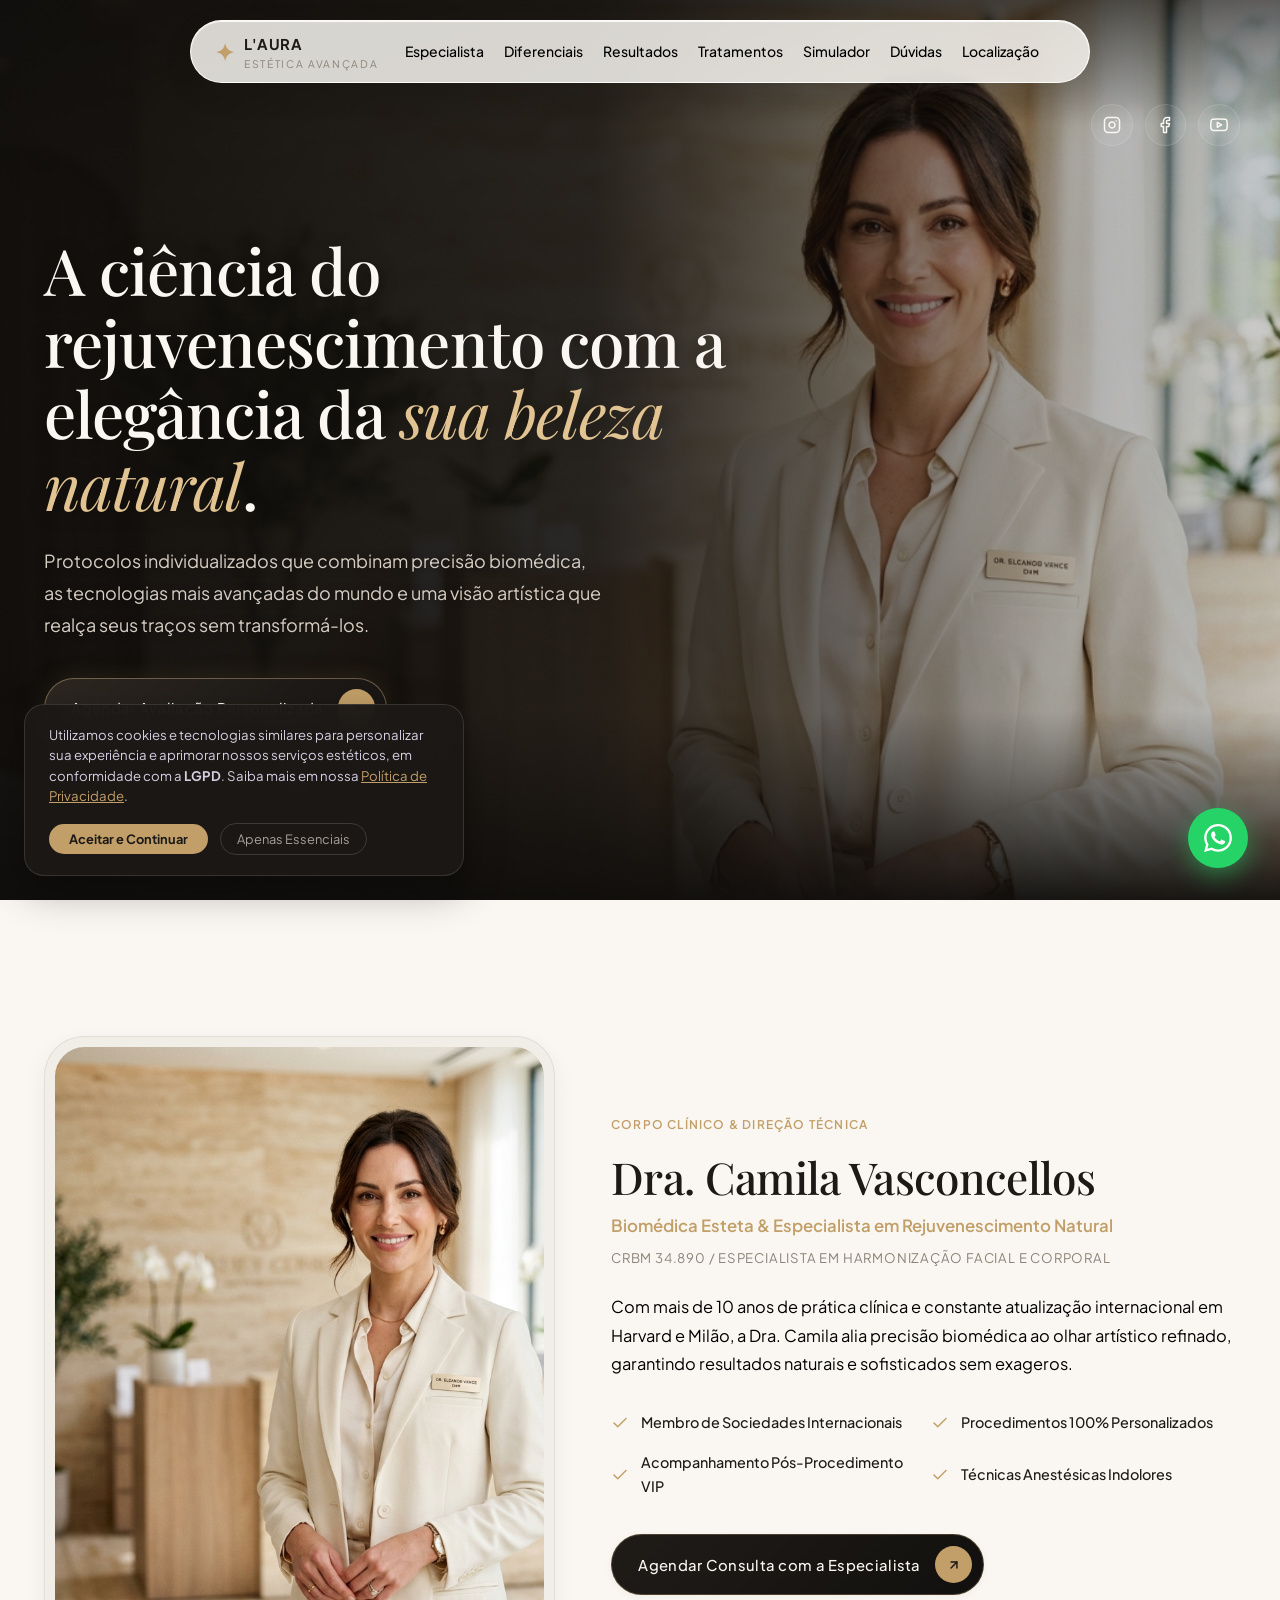
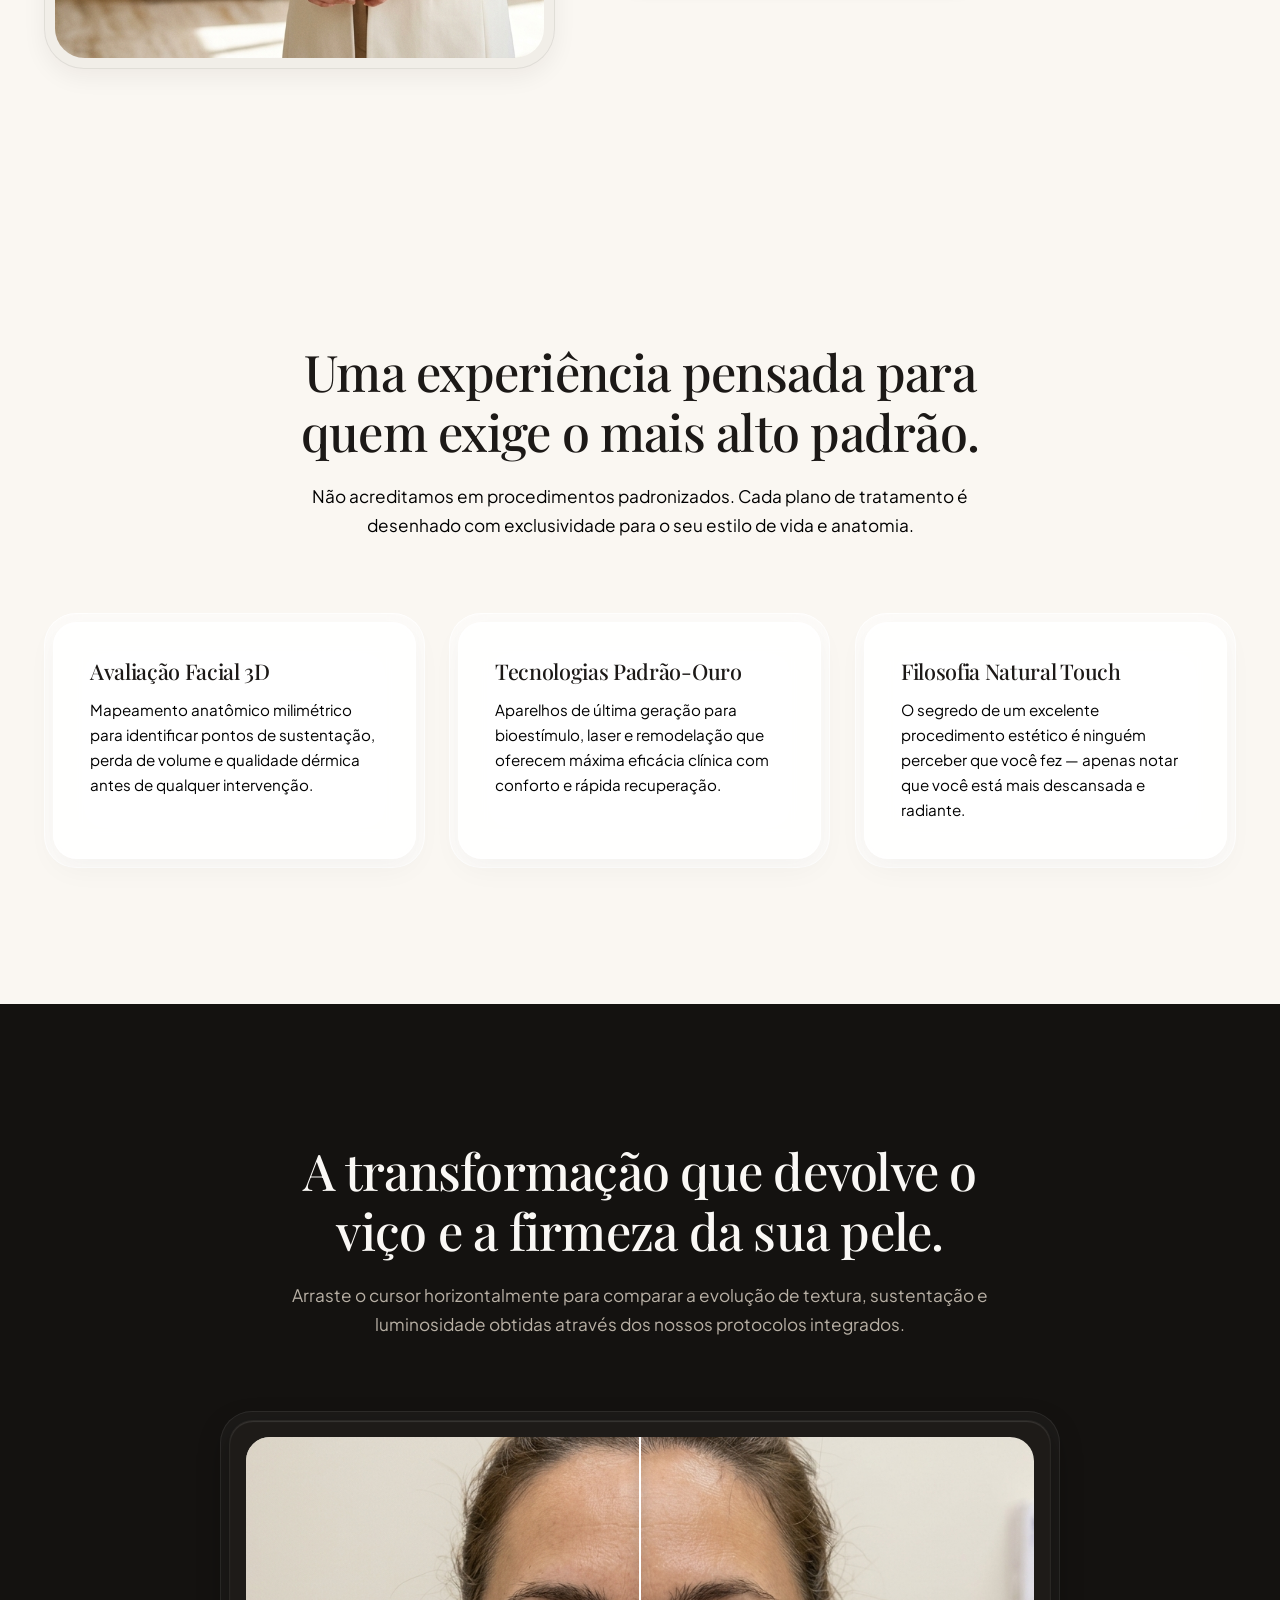
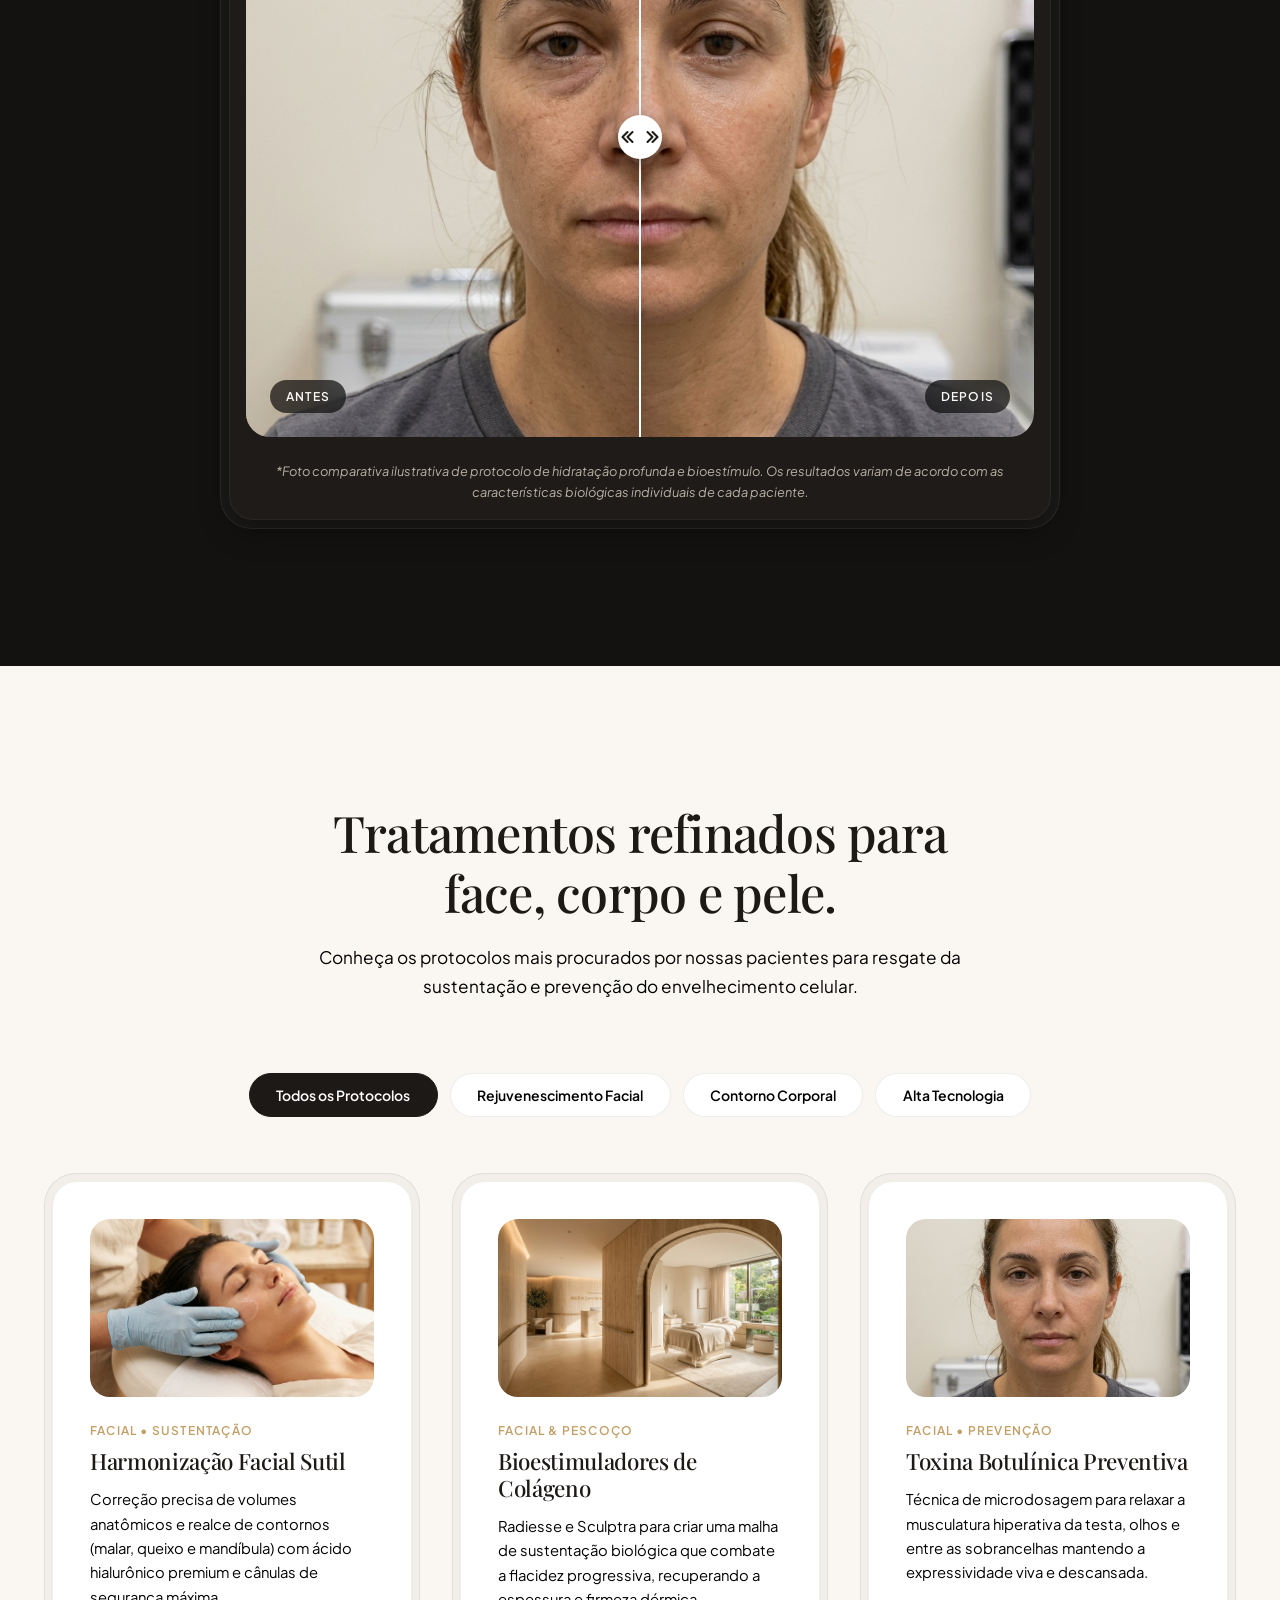
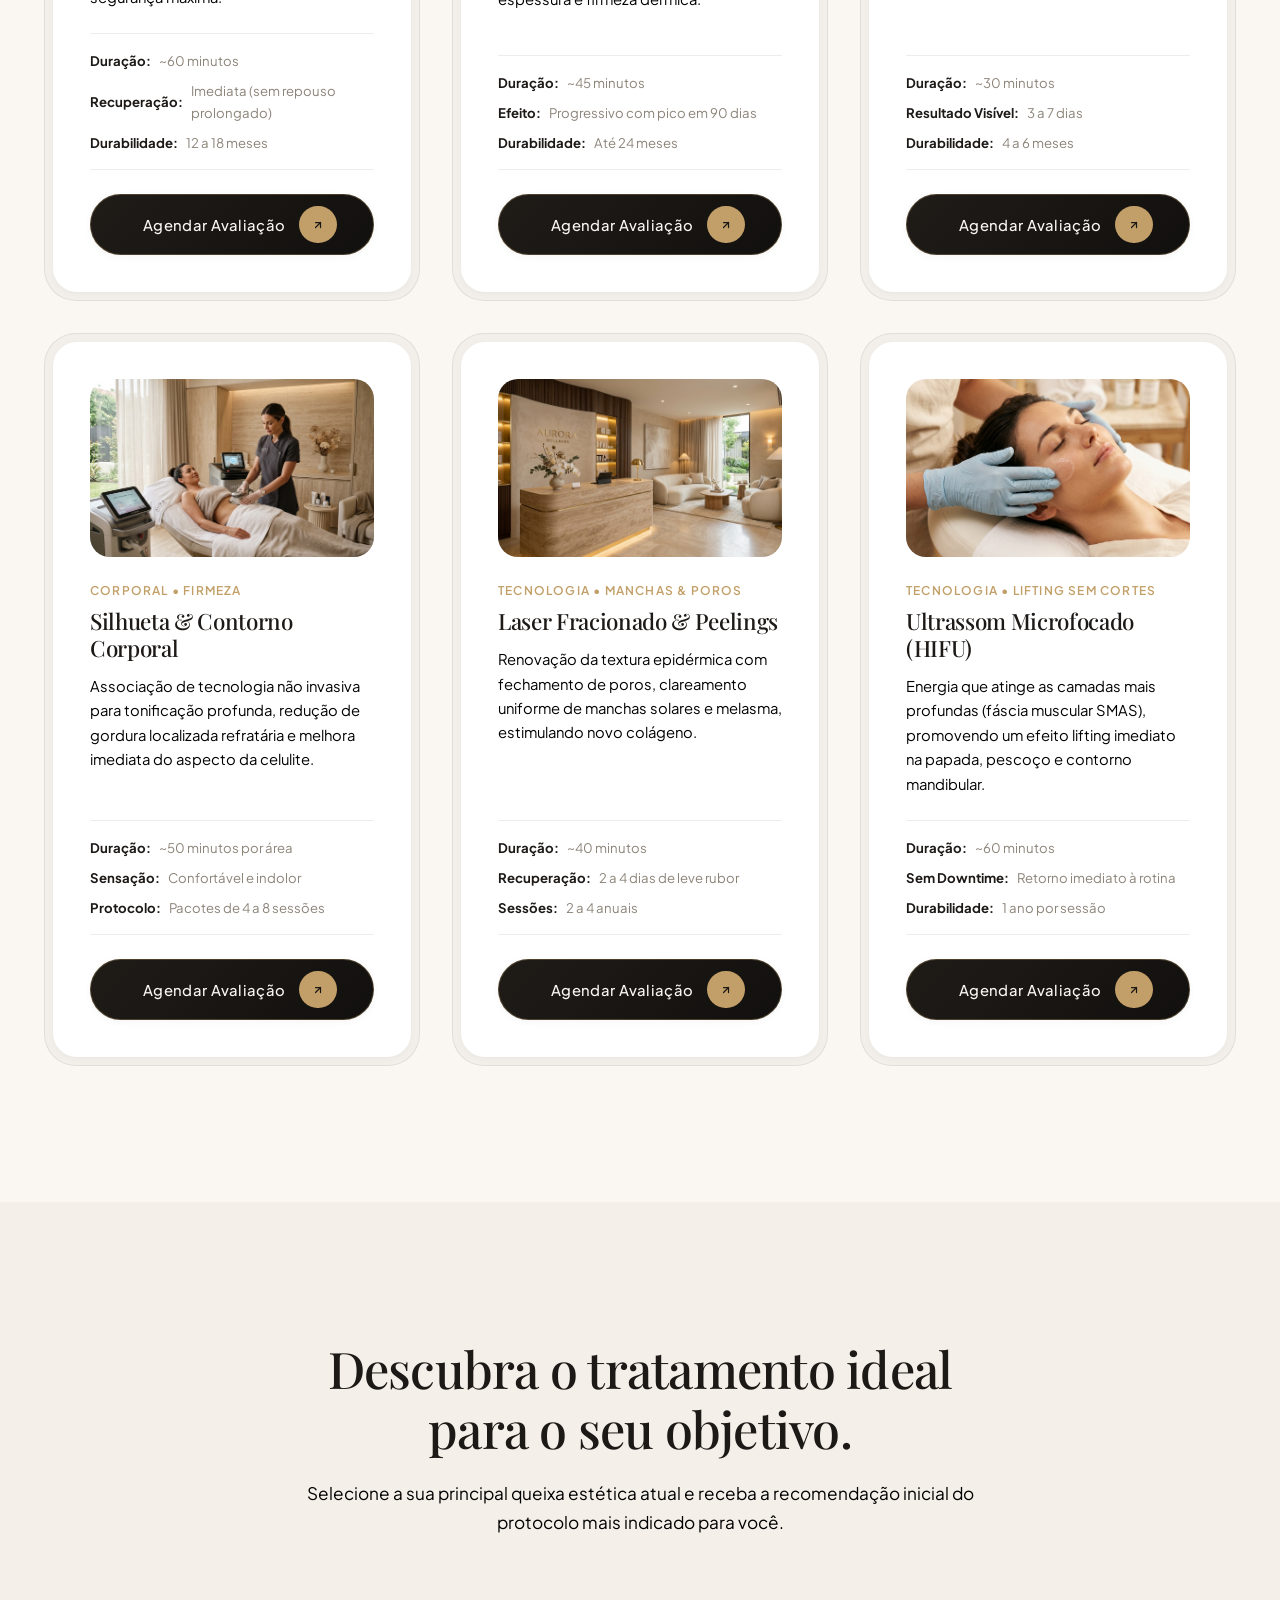
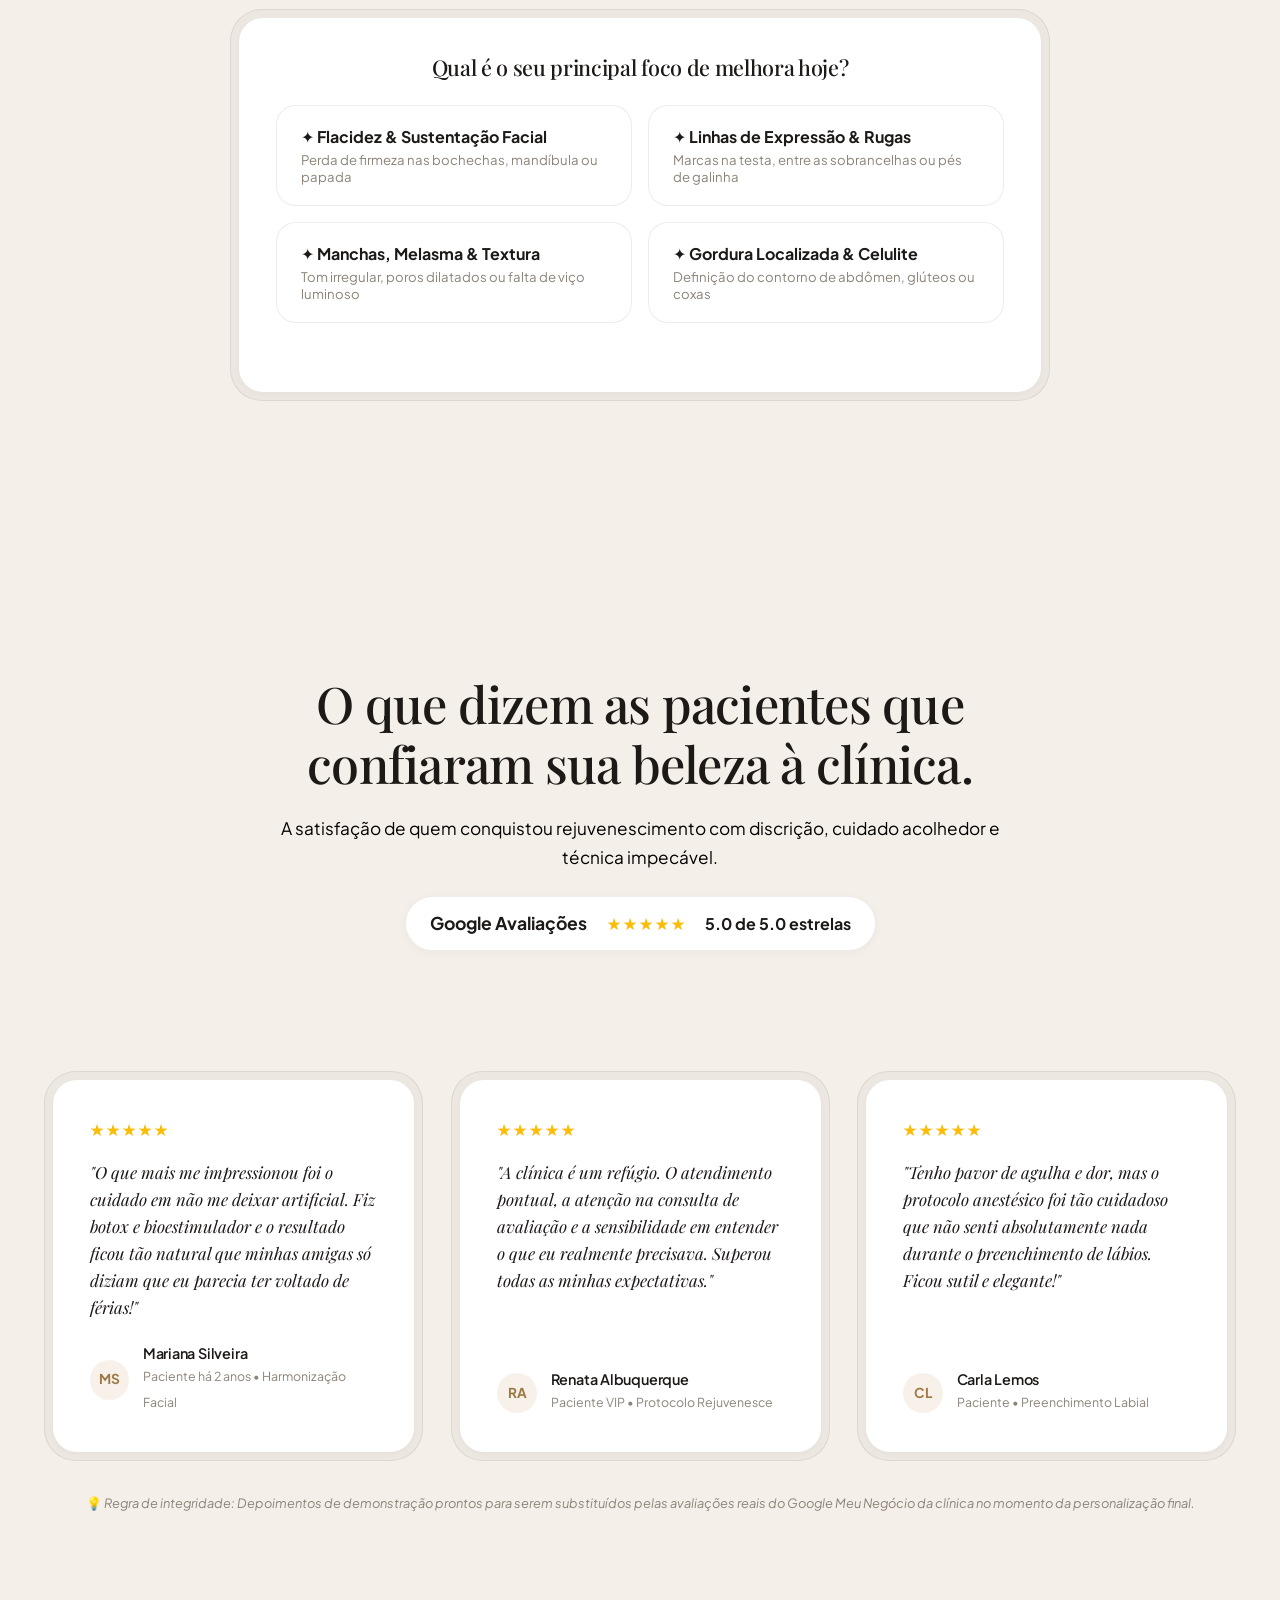
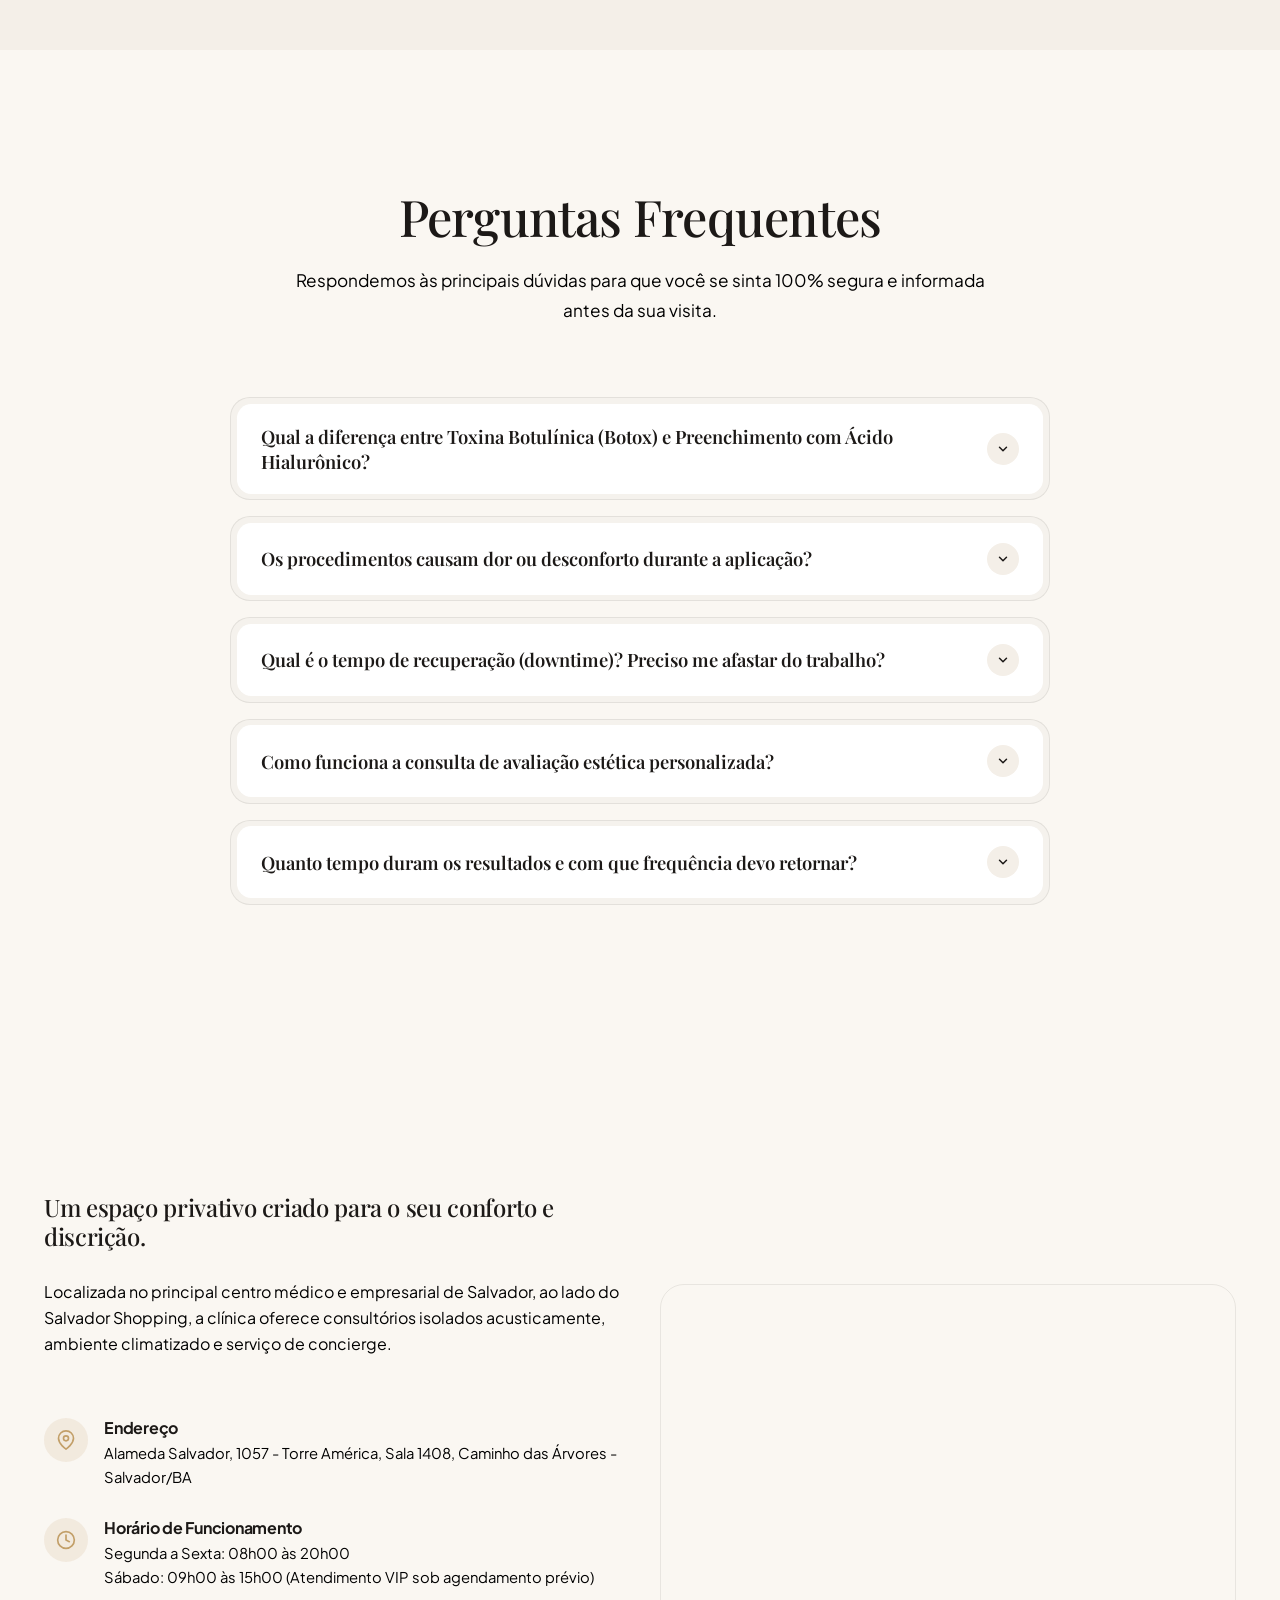
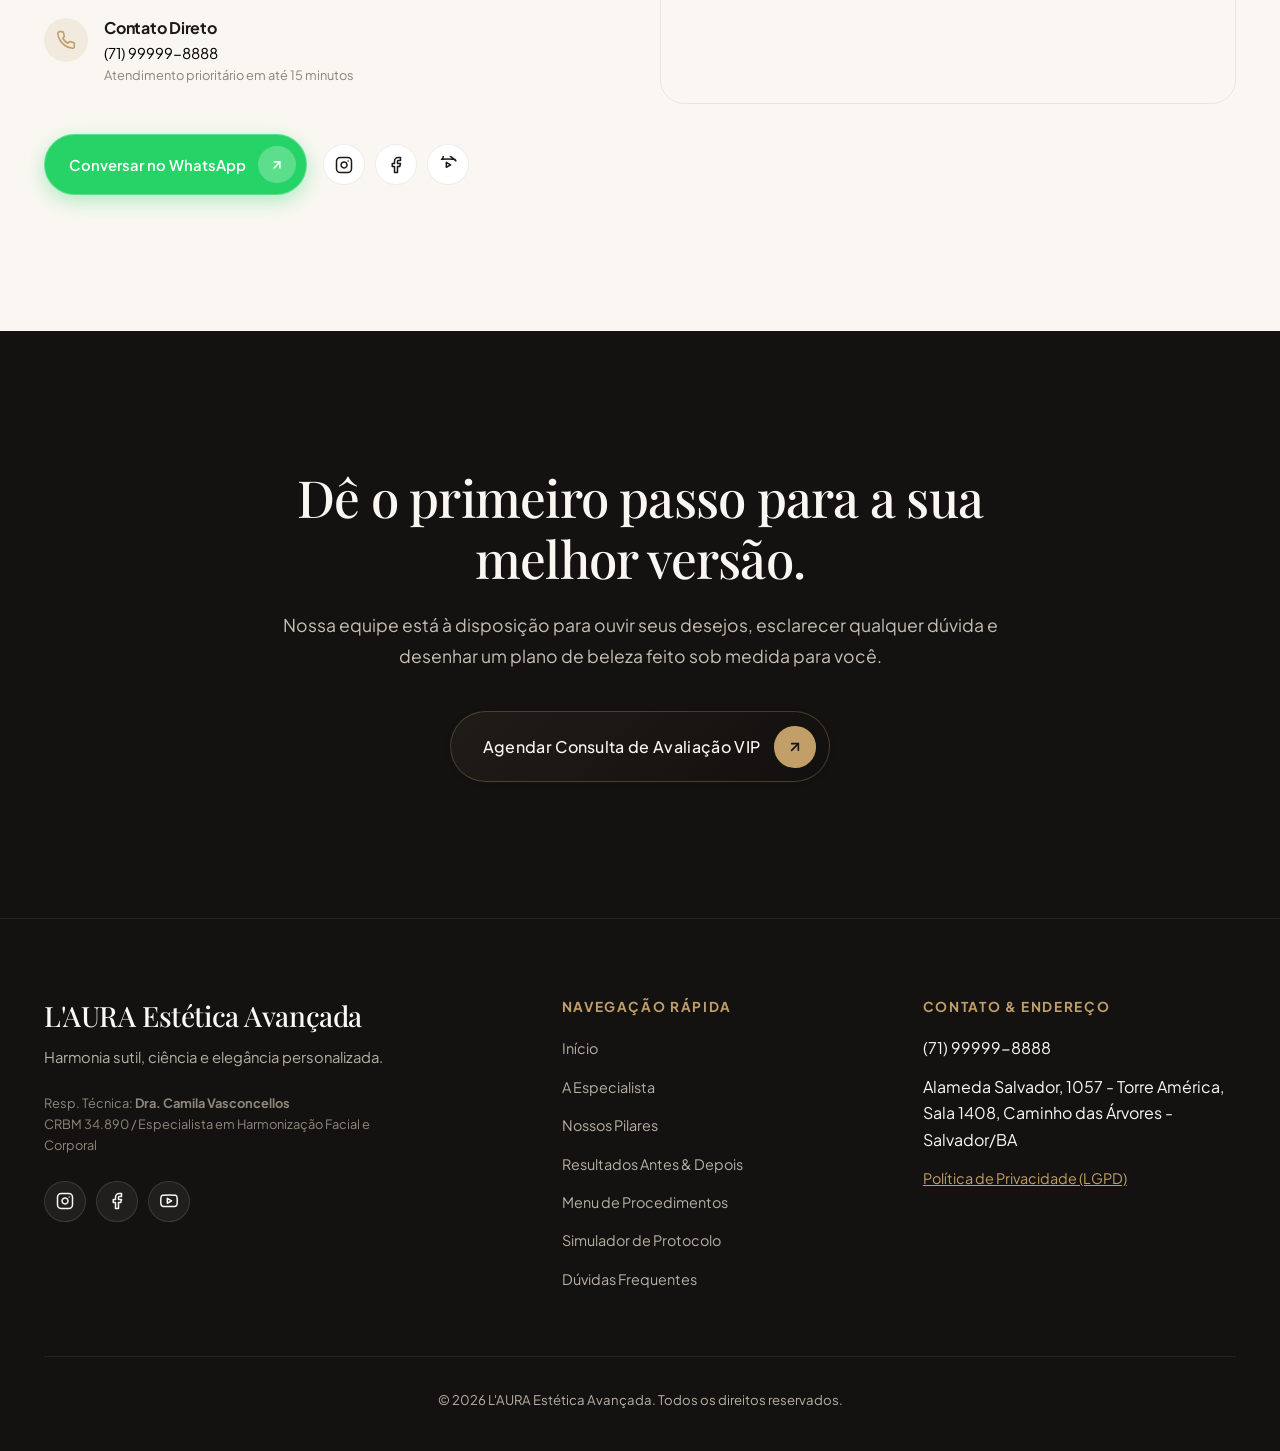
==== index.html @ dc8969ff "feat: move secao da especialista para a 2a secao logo apos a hero repetindo specialist.jpg" ====
<!DOCTYPE html>
<html lang="pt-BR">
<head>
  <meta charset="UTF-8">
  <meta name="viewport" content="width=device-width, initial-scale=1.0">
  <title>L'AURA Estética Avançada | Harmonização e Rejuvenescimento Natural</title>
  
  <!-- Meta SEO Essencial -->
  <meta name="description" content="Clínica de estética avançada e rejuvenescimento de alto padrão. Tratamentos faciais, corporais e tecnologia de ponta com foco na sua beleza natural.">
  <meta name="keywords" content="clínica de estética, rejuvenescimento facial, harmonização facial, botox, bioestimulador de colágeno, estética avançada">
  <meta name="robots" content="index, follow">
  <link rel="canonical" href="https://lauraestetica.com.br/">

  <!-- Open Graph / Redes Sociais -->
  <meta property="og:locale" content="pt_BR">
  <meta property="og:type" content="website">
  <meta property="og:title" content="L'AURA Estética Avançada | Rejuvenescimento & Beleza Natural">
  <meta property="og:description" content="Clínica de estética avançada e rejuvenescimento de alto padrão. Tratamentos faciais, corporais e tecnologia de ponta com foco na sua beleza natural.">
  <meta property="og:image" content="assets/images/og-image.jpg">
  <meta property="og:url" content="https://lauraestetica.com.br/">
  <meta property="og:site_name" content="L'AURA Estética Avançada">

  <!-- Twitter Cards -->
  <meta name="twitter:card" content="summary_large_image">
  <meta name="twitter:title" content="L'AURA Estética Avançada">
  <meta name="twitter:description" content="Harmonia sutil, ciência e elegância personalizada em estética médica e avançada.">
  <meta name="twitter:image" content="assets/images/og-image.jpg">

  <!-- Favicon -->
  <link rel="icon" href="data:image/svg+xml,<svg xmlns=%22http://www.w3.org/2000/svg%22 viewBox=%220%22%3E<text y=%2226%22 font-size=%2228%22>✦</text></svg>">

  <!-- Estilos do Projeto -->
  <link rel="stylesheet" href="styles.css">

  <!-- Schema Markup JSON-LD (MedicalBusiness & BeautySalon) -->
  <script type="application/ld+json">
  {
    "@context": "https://schema.org",
    "@type": ["MedicalBusiness", "BeautySalon"],
    "name": "L'AURA Estética Avançada",
    "image": "https://lauraestetica.com.br/assets/images/hero-aesthetic.jpg",
    "description": "Clínica de estética avançada e rejuvenescimento de alto padrão com protocolos personalizados.",
    "telephone": "+55-71-99999-8888",
    "priceRange": "$$$",
    "address": {
      "@type": "PostalAddress",
      "streetAddress": "Alameda Salvador, 1057 - Torre América, Sala 1408",
      "addressLocality": "Salvador",
      "addressRegion": "BA",
      "postalCode": "41820-790",
      "addressCountry": "BR"
    },
    "geo": {
      "@type": "GeoCoordinates",
      "latitude": -12.978735,
      "longitude": -38.455247
    },
    "openingHoursSpecification": [
      {
        "@type": "OpeningHoursSpecification",
        "dayOfWeek": ["Monday", "Tuesday", "Wednesday", "Thursday", "Friday"],
        "opens": "08:00",
        "closes": "20:00"
      },
      {
        "@type": "OpeningHoursSpecification",
        "dayOfWeek": "Saturday",
        "opens": "09:00",
        "closes": "15:00"
      }
    ]
  }
  </script>
</head>
<body>

  <!-- ========================================================================
       FLUID ISLAND NAVIGATION
       ======================================================================== -->
  <header class="nav-header">
    <div class="nav-island-container">
      <a href="#hero" class="nav-brand" aria-label="L'AURA Home">
        <span class="brand-monogram">✦</span>
        <div>
          <span class="brand-name" data-config="shortName">L'AURA</span>
          <span class="brand-tag">Estética Avançada</span>
        </div>
      </a>

      <nav aria-label="Navegação Principal">
        <ul class="nav-menu-links">
          <li><a href="#especialista" class="nav-link">Especialista</a></li>
          <li><a href="#diferenciais" class="nav-link">Diferenciais</a></li>
          <li><a href="#resultados" class="nav-link">Resultados</a></li>
          <li><a href="#tratamentos" class="nav-link">Tratamentos</a></li>
          <li><a href="#simulador" class="nav-link">Simulador</a></li>
          <li><a href="#faq" class="nav-link">Dúvidas</a></li>
          <li><a href="#contato" class="nav-link">Localização</a></li>
        </ul>
      </nav>

      <div class="nav-actions">
        <button class="nav-hamburger" id="navHamburger" aria-label="Abrir Menu Mobile">
          <span></span>
          <span></span>
        </button>
      </div>
    </div>
  </header>

  <!-- Mobile Screen-Filling Overlay -->
  <div class="mobile-nav-overlay" id="mobileNavOverlay">
    <ul class="mobile-nav-list">
      <li><a href="#especialista" class="mobile-nav-link">Especialista</a></li>
      <li><a href="#diferenciais" class="mobile-nav-link">Diferenciais</a></li>
      <li><a href="#resultados" class="mobile-nav-link">Resultados</a></li>
      <li><a href="#tratamentos" class="mobile-nav-link">Tratamentos</a></li>
      <li><a href="#simulador" class="mobile-nav-link">Simulador</a></li>
      <li><a href="#depoimentos" class="mobile-nav-link">Depoimentos</a></li>
      <li><a href="#faq" class="mobile-nav-link">Dúvidas Frequentes</a></li>
      <li><a href="#contato" class="mobile-nav-link">Localização</a></li>
    </ul>

    <div class="social-links-row">
      <a href="https://instagram.com" class="social-icon-btn" data-social="instagram" aria-label="Instagram da clínica" target="_blank" rel="noopener noreferrer">
        <svg width="18" height="18" viewBox="0 0 24 24" fill="none" stroke="currentColor" stroke-width="2" stroke-linecap="round" stroke-linejoin="round">
          <rect x="2" y="2" width="20" height="20" rx="5" ry="5"></rect>
          <path d="M16 11.37A4 4 0 1 1 12.63 8 4 4 0 0 1 16 11.37z"></path>
          <line x1="17.5" y1="6.5" x2="17.51" y2="6.5"></line>
        </svg>
      </a>
      <a href="https://facebook.com" class="social-icon-btn" data-social="facebook" aria-label="Facebook da clínica" target="_blank" rel="noopener noreferrer">
        <svg width="18" height="18" viewBox="0 0 24 24" fill="none" stroke="currentColor" stroke-width="2" stroke-linecap="round" stroke-linejoin="round">
          <path d="M18 2h-3a5 5 0 0 0-5 5v3H7v4h3v8h4v-8h3l1-4h-4V7a1 1 0 0 1 1-1h3z"></path>
        </svg>
      </a>
      <a href="https://youtube.com" class="social-icon-btn" data-social="youtube" aria-label="YouTube da clínica" target="_blank" rel="noopener noreferrer">
        <svg width="18" height="18" viewBox="0 0 24 24" fill="none" stroke="currentColor" stroke-width="2" stroke-linecap="round" stroke-linejoin="round">
          <path d="M22.54 6.42a2.78 2.78 0 0 0-1.94-2C18.88 4 12 4 12 4s-6.88 0-8.6.46a2.78 2.78 0 0 0-1.94 2A29 29 0 0 0 1 11.75a29 29 0 0 0 .46 5.33A2.78 2.78 0 0 0 3.4 19c1.72.46 8.6.46 8.6.46s6.88 0 8.6-.46a2.78 2.78 0 0 0 1.94-2 29 29 0 0 0 .46-5.25 29 29 0 0 0-.46-5.33z"></path>
          <polygon points="9.75 15.02 15.5 11.75 9.75 8.48 9.75 15.02"></polygon>
        </svg>
      </a>
    </div>
  </div>

  <main>
    <!-- ======================================================================
         HERO SECTION (EDITORIAL SPLIT & HIGH CONVERSION)
         ====================================================================== -->
    <section class="hero-section" id="hero">
      <!-- Redes Sociais no Canto Superior Direito -->
      <div class="hero-top-social reveal-on-scroll">
        <a href="https://instagram.com" class="social-icon-btn" data-social="instagram" aria-label="Instagram da clínica" target="_blank" rel="noopener noreferrer">
          <svg width="18" height="18" viewBox="0 0 24 24" fill="none" stroke="currentColor" stroke-width="2" stroke-linecap="round" stroke-linejoin="round">
            <rect x="2" y="2" width="20" height="20" rx="5" ry="5"></rect>
            <path d="M16 11.37A4 4 0 1 1 12.63 8 4 4 0 0 1 16 11.37z"></path>
            <line x1="17.5" y1="6.5" x2="17.51" y2="6.5"></line>
          </svg>
        </a>
        <a href="https://facebook.com" class="social-icon-btn" data-social="facebook" aria-label="Facebook da clínica" target="_blank" rel="noopener noreferrer">
          <svg width="18" height="18" viewBox="0 0 24 24" fill="none" stroke="currentColor" stroke-width="2" stroke-linecap="round" stroke-linejoin="round">
            <path d="M18 2h-3a5 5 0 0 0-5 5v3H7v4h3v8h4v-8h3l1-4h-4V7a1 1 0 0 1 1-1h3z"></path>
          </svg>
        </a>
        <a href="https://youtube.com" class="social-icon-btn" data-social="youtube" aria-label="YouTube da clínica" target="_blank" rel="noopener noreferrer">
          <svg width="18" height="18" viewBox="0 0 24 24" fill="none" stroke="currentColor" stroke-width="2" stroke-linecap="round" stroke-linejoin="round">
            <path d="M22.54 6.42a2.78 2.78 0 0 0-1.94-2C18.88 4 12 4 12 4s-6.88 0-8.6.46a2.78 2.78 0 0 0-1.94 2A29 29 0 0 0 1 11.75a29 29 0 0 0 .46 5.33A2.78 2.78 0 0 0 3.4 19c1.72.46 8.6.46 8.6.46s6.88 0 8.6-.46a2.78 2.78 0 0 0 1.94-2 29 29 0 0 0 .46-5.25 29 29 0 0 0-.46-5.33z"></path>
            <polygon points="9.75 15.02 15.5 11.75 9.75 8.48 9.75 15.02"></polygon>
          </svg>
        </a>
      </div>
      <div class="container">
        <div class="hero-grid">
          
          <div class="hero-copy reveal-on-scroll">
            <h1>A ciência do rejuvenescimento com a elegância da <em>sua beleza natural</em>.</h1>
            <p class="hero-description">
              Protocolos individualizados que combinam precisão biomédica, as tecnologias mais avançadas do mundo e uma visão artística que realça seus traços sem transformá-los.
            </p>

            <div class="hero-cta-group">
              <button class="btn-primary" data-action="open-modal-booking">
                <span>Agendar Avaliação Personalizada</span>
                <span class="btn-trailing-icon">
                  <svg width="14" height="14" viewBox="0 0 24 24" fill="none" stroke="currentColor" stroke-width="2.5" stroke-linecap="round" stroke-linejoin="round">
                    <line x1="7" y1="17" x2="17" y2="7"></line>
                    <polyline points="7 7 17 7 17 17"></polyline>
                  </svg>
                </span>
              </button>
            </div>
          </div>

        </div>
      </div>
    </section>

    <!-- ======================================================================
         ESPECIALISTA / AUTORIDADE TÉCNICA (SEGUNDA SEÇÃO)
         ====================================================================== -->
    <section class="section-spacing" id="especialista">
      <div class="container">
        <div class="specialist-grid">
          
          <div class="specialist-media reveal-on-scroll">
            <div class="specialist-image-outer">
              <div class="specialist-image-inner">
                <img src="assets/images/specialist.jpg" alt="Foto da especialista técnica responsável pela clínica L'AURA" width="800" height="1000" loading="lazy">
              </div>
            </div>
          </div>

          <div class="specialist-content reveal-on-scroll">
            <span class="treatment-tag" style="margin-bottom: 1rem; display: inline-block;">Corpo Clínico & Direção Técnica</span>
            <h2 class="specialist-name" data-config="specialistName">Dra. Camila Vasconcellos</h2>
            <div class="specialist-title" data-config="specialistTitle">Biomédica Esteta & Especialista em Rejuvenescimento Natural</div>
            <div class="specialist-reg" data-config="specialistReg">CRBM 34.890 / Especialista em Harmonização Facial e Corporal</div>

            <p class="specialist-bio" data-config="specialistBio">
              Com mais de 10 anos de prática clínica e constante atualização internacional em Harvard e Milão, a Dra. Camila alia precisão biomédica ao olhar artístico refinado, garantindo resultados naturais e sofisticados sem exageros.
            </p>

            <ul class="credentials-list">
              <li class="credential-item">
                <svg width="18" height="18" viewBox="0 0 24 24" fill="none" stroke="currentColor" stroke-width="2" stroke-linecap="round" stroke-linejoin="round">
                  <polyline points="20 6 9 17 4 12"></polyline>
                </svg>
                <span>Membro de Sociedades Internacionais</span>
              </li>
              <li class="credential-item">
                <svg width="18" height="18" viewBox="0 0 24 24" fill="none" stroke="currentColor" stroke-width="2" stroke-linecap="round" stroke-linejoin="round">
                  <polyline points="20 6 9 17 4 12"></polyline>
                </svg>
                <span>Procedimentos 100% Personalizados</span>
              </li>
              <li class="credential-item">
                <svg width="18" height="18" viewBox="0 0 24 24" fill="none" stroke="currentColor" stroke-width="2" stroke-linecap="round" stroke-linejoin="round">
                  <polyline points="20 6 9 17 4 12"></polyline>
                </svg>
                <span>Acompanhamento Pós-Procedimento VIP</span>
              </li>
              <li class="credential-item">
                <svg width="18" height="18" viewBox="0 0 24 24" fill="none" stroke="currentColor" stroke-width="2" stroke-linecap="round" stroke-linejoin="round">
                  <polyline points="20 6 9 17 4 12"></polyline>
                </svg>
                <span>Técnicas Anestésicas Indolores</span>
              </li>
            </ul>

            <button class="btn-primary" data-action="open-modal-booking">
              <span>Agendar Consulta com a Especialista</span>
              <span class="btn-trailing-icon">
                <svg width="14" height="14" viewBox="0 0 24 24" fill="none" stroke="currentColor" stroke-width="2.5" stroke-linecap="round" stroke-linejoin="round">
                  <line x1="7" y1="17" x2="17" y2="7"></line>
                  <polyline points="7 7 17 7 17 17"></polyline>
                </svg>
              </span>
            </button>
          </div>

        </div>
      </div>
    </section>

    <!-- ======================================================================
         DIFERENCIAIS (BENTO GRID COM DOUBLE-BEZEL)
         ====================================================================== -->
    <section class="section-spacing" id="diferenciais">
      <div class="container">
        <div class="section-header reveal-on-scroll">

          <h2>Uma experiência pensada para quem exige o mais alto padrão.</h2>
          <p>Não acreditamos em procedimentos padronizados. Cada plano de tratamento é desenhado com exclusividade para o seu estilo de vida e anatomia.</p>
        </div>

        <div class="bento-grid">
          
          <div class="bezel-card-outer reveal-on-scroll">
            <div class="bezel-card-inner">
              <h3 class="bento-title">Avaliação Facial 3D</h3>
              <p class="bento-desc">Mapeamento anatômico milimétrico para identificar pontos de sustentação, perda de volume e qualidade dérmica antes de qualquer intervenção.</p>
            </div>
          </div>

          <div class="bezel-card-outer reveal-on-scroll">
            <div class="bezel-card-inner">
              <h3 class="bento-title">Tecnologias Padrão-Ouro</h3>
              <p class="bento-desc">Aparelhos de última geração para bioestímulo, laser e remodelação que oferecem máxima eficácia clínica com conforto e rápida recuperação.</p>
            </div>
          </div>

          <div class="bezel-card-outer reveal-on-scroll">
            <div class="bezel-card-inner">
              <h3 class="bento-title">Filosofia Natural Touch</h3>
              <p class="bento-desc">O segredo de um excelente procedimento estético é ninguém perceber que você fez — apenas notar que você está mais descansada e radiante.</p>
            </div>
          </div>

        </div>
      </div>
    </section>

    <!-- ======================================================================
         SLIDER INTERATIVO ANTES & DEPOIS (PRECISÃO E RESULTADOS)
         ====================================================================== -->
    <section class="section-spacing comparison-section" id="resultados">
      <div class="container">
        <div class="section-header comparison-header reveal-on-scroll">

          <h2>A transformação que devolve o viço e a firmeza da sua pele.</h2>
          <p>Arraste o cursor horizontalmente para comparar a evolução de textura, sustentação e luminosidade obtidas através dos nossos protocolos integrados.</p>
        </div>

        <div class="comparison-card-wrapper reveal-on-scroll">
          <div class="bezel-dark-outer">
            <div class="bezel-dark-inner" style="padding: 1rem;">
              
              <div class="comparison-slider-container" id="comparisonContainer">
                <!-- Imagem DEPOIS (Base fixa) -->
                <img src="assets/images/skin-after.jpg" alt="Resultado pós-procedimento com pele rejuvenescida e viçosa" class="comparison-image image-after">
                
                <!-- Imagem ANTES (Revelada por recorte) -->
                <div class="comparison-overlay-clip" id="comparisonOverlayClip">
                  <img src="assets/images/skin-before.jpg" alt="Condição pré-procedimento com linhas de expressão e cansaço" class="comparison-image image-before">
                </div>

                <!-- Divisor e Alça de Arrasto -->
                <div class="comparison-divider-line" id="comparisonDividerLine"></div>
                <div class="comparison-handle" id="comparisonHandle" aria-label="Alça do comparador antes e depois">
                  <svg width="20" height="20" viewBox="0 0 24 24" fill="none" stroke="currentColor" stroke-width="2.5" stroke-linecap="round" stroke-linejoin="round">
                    <polyline points="15 18 9 12 15 6"></polyline>
                    <polyline points="9 18 3 12 9 6"></polyline>
                  </svg>
                  <svg width="20" height="20" viewBox="0 0 24 24" fill="none" stroke="currentColor" stroke-width="2.5" stroke-linecap="round" stroke-linejoin="round">
                    <polyline points="9 18 15 12 9 6"></polyline>
                    <polyline points="15 18 21 12 15 6"></polyline>
                  </svg>
                </div>

                <!-- Selos de Antes e Depois -->
                <span class="comparison-badge badge-before">Antes</span>
                <span class="comparison-badge badge-after">Depois</span>
              </div>

              <p class="comparison-note">
                *Foto comparativa ilustrativa de protocolo de hidratação profunda e bioestímulo. Os resultados variam de acordo com as características biológicas individuais de cada paciente.
              </p>
            </div>
          </div>
        </div>

      </div>
    </section>

    <!-- ======================================================================
         TRATAMENTOS E PROTOCOLOS (COM ABAS E DOUBLE-BEZEL)
         ====================================================================== -->
    <section class="section-spacing" id="tratamentos">
      <div class="container">
        <div class="section-header reveal-on-scroll">

          <h2>Tratamentos refinados para face, corpo e pele.</h2>
          <p>Conheça os protocolos mais procurados por nossas pacientes para resgate da sustentação e prevenção do envelhecimento celular.</p>
        </div>

        <!-- Abas de Navegação -->
        <div class="treatments-tabs reveal-on-scroll">
          <button class="tab-btn is-active" data-category="all">Todos os Protocolos</button>
          <button class="tab-btn" data-category="facial">Rejuvenescimento Facial</button>
          <button class="tab-btn" data-category="corporal">Contorno Corporal</button>
          <button class="tab-btn" data-category="tecnologias">Alta Tecnologia</button>
        </div>

        <!-- Grid de Cards de Tratamentos -->
        <div class="treatments-grid">
          
          <!-- Card 1: Rejuvenescimento Facial -->
          <div class="bezel-card-outer treatment-card reveal-on-scroll" data-category="facial">
            <div class="bezel-card-inner">
              <div class="treatment-card-media">
                <img src="assets/images/treatment-face.jpg" alt="Sessão de rejuvenescimento facial e cuidados de pele" width="600" height="375" loading="lazy">
              </div>
              <span class="treatment-tag">Facial • Sustentação</span>
              <h3 class="treatment-title">Harmonização Facial Sutil</h3>
              <p class="treatment-description">
                Correção precisa de volumes anatômicos e realce de contornos (malar, queixo e mandíbula) com ácido hialurônico premium e cânulas de segurança máxima.
              </p>
              <div class="treatment-specs">
                <span><strong>Duração:</strong> ~60 minutos</span>
                <span><strong>Recuperação:</strong> Imediata (sem repouso prolongado)</span>
                <span><strong>Durabilidade:</strong> 12 a 18 meses</span>
              </div>
              <button class="btn-primary" data-action="open-modal-booking">
                <span>Agendar Avaliação</span>
                <span class="btn-trailing-icon">
                  <svg width="12" height="12" viewBox="0 0 24 24" fill="none" stroke="currentColor" stroke-width="2.5" stroke-linecap="round" stroke-linejoin="round">
                    <line x1="7" y1="17" x2="17" y2="7"></line>
                    <polyline points="7 7 17 7 17 17"></polyline>
                  </svg>
                </span>
              </button>
            </div>
          </div>

          <!-- Card 2: Bioestimuladores de Colágeno -->
          <div class="bezel-card-outer treatment-card reveal-on-scroll" data-category="facial">
            <div class="bezel-card-inner">
              <div class="treatment-card-media">
                <img src="assets/images/hero-aesthetic.jpg" alt="Sala de aplicação de bioestimulador de colágeno" width="600" height="375" loading="lazy">
              </div>
              <span class="treatment-tag">Facial & Pescoço</span>
              <h3 class="treatment-title">Bioestimuladores de Colágeno</h3>
              <p class="treatment-description">
                Radiesse e Sculptra para criar uma malha de sustentação biológica que combate a flacidez progressiva, recuperando a espessura e firmeza dérmica.
              </p>
              <div class="treatment-specs">
                <span><strong>Duração:</strong> ~45 minutos</span>
                <span><strong>Efeito:</strong> Progressivo com pico em 90 dias</span>
                <span><strong>Durabilidade:</strong> Até 24 meses</span>
              </div>
              <button class="btn-primary" data-action="open-modal-booking">
                <span>Agendar Avaliação</span>
                <span class="btn-trailing-icon">
                  <svg width="12" height="12" viewBox="0 0 24 24" fill="none" stroke="currentColor" stroke-width="2.5" stroke-linecap="round" stroke-linejoin="round">
                    <line x1="7" y1="17" x2="17" y2="7"></line>
                    <polyline points="7 7 17 7 17 17"></polyline>
                  </svg>
                </span>
              </button>
            </div>
          </div>

          <!-- Card 3: Toxina Botulínica Preventiva -->
          <div class="bezel-card-outer treatment-card reveal-on-scroll" data-category="facial">
            <div class="bezel-card-inner">
              <div class="treatment-card-media">
                <img src="assets/images/skin-after.jpg" alt="Pele lisa e sem linhas de expressão após aplicação de toxina botulínica" width="600" height="375" loading="lazy">
              </div>
              <span class="treatment-tag">Facial • Prevenção</span>
              <h3 class="treatment-title">Toxina Botulínica Preventiva</h3>
              <p class="treatment-description">
                Técnica de microdosagem para relaxar a musculatura hiperativa da testa, olhos e entre as sobrancelhas mantendo a expressividade viva e descansada.
              </p>
              <div class="treatment-specs">
                <span><strong>Duração:</strong> ~30 minutos</span>
                <span><strong>Resultado Visível:</strong> 3 a 7 dias</span>
                <span><strong>Durabilidade:</strong> 4 a 6 meses</span>
              </div>
              <button class="btn-primary" data-action="open-modal-booking">
                <span>Agendar Avaliação</span>
                <span class="btn-trailing-icon">
                  <svg width="12" height="12" viewBox="0 0 24 24" fill="none" stroke="currentColor" stroke-width="2.5" stroke-linecap="round" stroke-linejoin="round">
                    <line x1="7" y1="17" x2="17" y2="7"></line>
                    <polyline points="7 7 17 7 17 17"></polyline>
                  </svg>
                </span>
              </button>
            </div>
          </div>

          <!-- Card 4: Remodelação Corporal High-Tech -->
          <div class="bezel-card-outer treatment-card reveal-on-scroll" data-category="corporal">
            <div class="bezel-card-inner">
              <div class="treatment-card-media">
                <img src="assets/images/treatment-body.jpg" alt="Sessão de remodelação corporal e contorno estético" width="600" height="375" loading="lazy">
              </div>
              <span class="treatment-tag">Corporal • Firmeza</span>
              <h3 class="treatment-title">Silhueta & Contorno Corporal</h3>
              <p class="treatment-description">
                Associação de tecnologia não invasiva para tonificação profunda, redução de gordura localizada refratária e melhora imediata do aspecto da celulite.
              </p>
              <div class="treatment-specs">
                <span><strong>Duração:</strong> ~50 minutos por área</span>
                <span><strong>Sensação:</strong> Confortável e indolor</span>
                <span><strong>Protocolo:</strong> Pacotes de 4 a 8 sessões</span>
              </div>
              <button class="btn-primary" data-action="open-modal-booking">
                <span>Agendar Avaliação</span>
                <span class="btn-trailing-icon">
                  <svg width="12" height="12" viewBox="0 0 24 24" fill="none" stroke="currentColor" stroke-width="2.5" stroke-linecap="round" stroke-linejoin="round">
                    <line x1="7" y1="17" x2="17" y2="7"></line>
                    <polyline points="7 7 17 7 17 17"></polyline>
                  </svg>
                </span>
              </button>
            </div>
          </div>

          <!-- Card 5: Laser & Rejuvenescimento Térmico -->
          <div class="bezel-card-outer treatment-card reveal-on-scroll" data-category="tecnologias">
            <div class="bezel-card-inner">
              <div class="treatment-card-media">
                <img src="assets/images/clinic-lounge.jpg" alt="Equipamentos tecnológicos em ambiente de clínica VIP" width="600" height="375" loading="lazy">
              </div>
              <span class="treatment-tag">Tecnologia • Manchas & Poros</span>
              <h3 class="treatment-title">Laser Fracionado & Peelings</h3>
              <p class="treatment-description">
                Renovação da textura epidérmica com fechamento de poros, clareamento uniforme de manchas solares e melasma, estimulando novo colágeno.
              </p>
              <div class="treatment-specs">
                <span><strong>Duração:</strong> ~40 minutos</span>
                <span><strong>Recuperação:</strong> 2 a 4 dias de leve rubor</span>
                <span><strong>Sessões:</strong> 2 a 4 anuais</span>
              </div>
              <button class="btn-primary" data-action="open-modal-booking">
                <span>Agendar Avaliação</span>
                <span class="btn-trailing-icon">
                  <svg width="12" height="12" viewBox="0 0 24 24" fill="none" stroke="currentColor" stroke-width="2.5" stroke-linecap="round" stroke-linejoin="round">
                    <line x1="7" y1="17" x2="17" y2="7"></line>
                    <polyline points="7 7 17 7 17 17"></polyline>
                  </svg>
                </span>
              </button>
            </div>
          </div>

          <!-- Card 6: Ultrassom Microfocado -->
          <div class="bezel-card-outer treatment-card reveal-on-scroll" data-category="tecnologias">
            <div class="bezel-card-inner">
              <div class="treatment-card-media">
                <img src="assets/images/treatment-face.jpg" alt="Aplicação de tecnologia de ultrassom microfocado para lifting não cirúrgico" width="600" height="375" loading="lazy">
              </div>
              <span class="treatment-tag">Tecnologia • Lifting Sem Cortes</span>
              <h3 class="treatment-title">Ultrassom Microfocado (HIFU)</h3>
              <p class="treatment-description">
                Energia que atinge as camadas mais profundas (fáscia muscular SMAS), promovendo um efeito lifting imediato na papada, pescoço e contorno mandibular.
              </p>
              <div class="treatment-specs">
                <span><strong>Duração:</strong> ~60 minutos</span>
                <span><strong>Sem Downtime:</strong> Retorno imediato à rotina</span>
                <span><strong>Durabilidade:</strong> 1 ano por sessão</span>
              </div>
              <button class="btn-primary" data-action="open-modal-booking">
                <span>Agendar Avaliação</span>
                <span class="btn-trailing-icon">
                  <svg width="12" height="12" viewBox="0 0 24 24" fill="none" stroke="currentColor" stroke-width="2.5" stroke-linecap="round" stroke-linejoin="round">
                    <line x1="7" y1="17" x2="17" y2="7"></line>
                    <polyline points="7 7 17 7 17 17"></polyline>
                  </svg>
                </span>
              </button>
            </div>
          </div>

        </div>
      </div>
    </section>

    <!-- ======================================================================
         SIMULADOR INTERATIVO / QUIZ DE PROTOCOLO (ALTA CONVERSÃO)
         ====================================================================== -->
    <section class="section-spacing quiz-section" id="simulador">
      <div class="container">
        <div class="section-header reveal-on-scroll">

          <h2>Descubra o tratamento ideal para o seu objetivo.</h2>
          <p>Selecione a sua principal queixa estética atual e receba a recomendação inicial do protocolo mais indicado para você.</p>
        </div>

        <div class="quiz-card reveal-on-scroll">
          <div class="bezel-card-outer">
            <div class="bezel-card-inner">
              <h3 class="quiz-step-title">Qual é o seu principal foco de melhora hoje?</h3>

              <div class="quiz-options-grid">
                <button class="quiz-option-btn" data-target="flacidez">
                  <span class="quiz-opt-title">✦ Flacidez & Sustentação Facial</span>
                  <span class="quiz-opt-desc">Perda de firmeza nas bochechas, mandíbula ou papada</span>
                </button>

                <button class="quiz-option-btn" data-target="rugas">
                  <span class="quiz-opt-title">✦ Linhas de Expressão & Rugas</span>
                  <span class="quiz-opt-desc">Marcas na testa, entre as sobrancelhas ou pés de galinha</span>
                </button>

                <button class="quiz-option-btn" data-target="manchas">
                  <span class="quiz-opt-title">✦ Manchas, Melasma & Textura</span>
                  <span class="quiz-opt-desc">Tom irregular, poros dilatados ou falta de viço luminoso</span>
                </button>

                <button class="quiz-option-btn" data-target="corporal">
                  <span class="quiz-opt-title">✦ Gordura Localizada & Celulite</span>
                  <span class="quiz-opt-desc">Definição do contorno de abdômen, glúteos ou coxas</span>
                </button>
              </div>

              <!-- Resultado do Quiz -->
              <div class="quiz-result-box" id="quizResultBox">
                <span class="treatment-tag">Recomendação Personalizada</span>
                <h3 id="quizResultTitle" style="font-size: 1.5rem; margin-bottom: 0.75rem;"></h3>
                <p id="quizResultDesc" style="color: var(--color-text-secondary); margin-bottom: 1.5rem; max-width: 580px; margin-left: auto; margin-right: auto;"></p>
                <a href="#" id="quizResultCta" class="btn-whatsapp" target="_blank" rel="noopener noreferrer">
                  <span>Conversar sobre este protocolo no WhatsApp</span>
                  <span class="btn-trailing-icon">
                    <svg width="14" height="14" viewBox="0 0 24 24" fill="none" stroke="currentColor" stroke-width="2.5" stroke-linecap="round" stroke-linejoin="round">
                      <line x1="7" y1="17" x2="17" y2="7"></line>
                      <polyline points="7 7 17 7 17 17"></polyline>
                    </svg>
                  </span>
                </a>
              </div>

            </div>
          </div>
        </div>

      </div>
    </section>

    <!-- ======================================================================
         DEPOIMENTOS & PROVA SOCIAL (AVALIAÇÕES REAIS GOOGLE)
         ====================================================================== -->
    <section class="section-spacing" id="depoimentos" style="background: var(--color-bg-alt);">
      <div class="container">
        <div class="section-header reveal-on-scroll">

          <h2>O que dizem as pacientes que confiaram sua beleza à clínica.</h2>
          <p>A satisfação de quem conquistou rejuvenescimento com discrição, cuidado acolhedor e técnica impecável.</p>

          <div style="margin-top: 1.5rem;">
            <div class="reviews-score-bar">
              <strong style="font-size: 1.1rem;">Google Avaliações</strong>
              <div class="google-stars">
                <span>★</span><span>★</span><span>★</span><span>★</span><span>★</span>
              </div>
              <span style="font-weight: 700; color: var(--color-text-primary);">5.0 de 5.0 estrelas</span>
            </div>
          </div>
        </div>

        <div class="reviews-grid">
          
          <div class="bezel-card-outer reveal-on-scroll">
            <div class="bezel-card-inner">
              <div class="google-stars" style="margin-bottom: 1rem;">
                <span>★</span><span>★</span><span>★</span><span>★</span><span>★</span>
              </div>
              <blockquote class="review-quote">
                "O que mais me impressionou foi o cuidado em não me deixar artificial. Fiz botox e bioestimulador e o resultado ficou tão natural que minhas amigas só diziam que eu parecia ter voltado de férias!"
              </blockquote>
              <div class="reviewer-meta">
                <div class="reviewer-avatar">MS</div>
                <div class="reviewer-info">
                  <h4>Mariana Silveira</h4>
                  <span>Paciente há 2 anos • Harmonização Facial</span>
                </div>
              </div>
            </div>
          </div>

          <div class="bezel-card-outer reveal-on-scroll">
            <div class="bezel-card-inner">
              <div class="google-stars" style="margin-bottom: 1rem;">
                <span>★</span><span>★</span><span>★</span><span>★</span><span>★</span>
              </div>
              <blockquote class="review-quote">
                "A clínica é um refúgio. O atendimento pontual, a atenção na consulta de avaliação e a sensibilidade em entender o que eu realmente precisava. Superou todas as minhas expectativas."
              </blockquote>
              <div class="reviewer-meta">
                <div class="reviewer-avatar">RA</div>
                <div class="reviewer-info">
                  <h4>Renata Albuquerque</h4>
                  <span>Paciente VIP • Protocolo Rejuvenesce</span>
                </div>
              </div>
            </div>
          </div>

          <div class="bezel-card-outer reveal-on-scroll">
            <div class="bezel-card-inner">
              <div class="google-stars" style="margin-bottom: 1rem;">
                <span>★</span><span>★</span><span>★</span><span>★</span><span>★</span>
              </div>
              <blockquote class="review-quote">
                "Tenho pavor de agulha e dor, mas o protocolo anestésico foi tão cuidadoso que não senti absolutamente nada durante o preenchimento de lábios. Ficou sutil e elegante!"
              </blockquote>
              <div class="reviewer-meta">
                <div class="reviewer-avatar">CL</div>
                <div class="reviewer-info">
                  <h4>Carla Lemos</h4>
                  <span>Paciente • Preenchimento Labial</span>
                </div>
              </div>
            </div>
          </div>

        </div>

        <p class="real-reviews-note">
          💡 <em>Regra de integridade: Depoimentos de demonstração prontos para serem substituídos pelas avaliações reais do Google Meu Negócio da clínica no momento da personalização final.</em>
        </p>

      </div>
    </section>

    <!-- ======================================================================
         FAQ - DÚVIDAS FREQUENTES (5 PRINCIPAIS OBJEÇÕES)
         ====================================================================== -->
    <section class="section-spacing" id="faq">
      <div class="container">
        <div class="section-header reveal-on-scroll">

          <h2>Perguntas Frequentes</h2>
          <p>Respondemos às principais dúvidas para que você se sinta 100% segura e informada antes da sua visita.</p>
        </div>

        <div class="faq-container reveal-on-scroll">
          
          <!-- Pergunta 1 -->
          <div class="faq-item">
            <div class="faq-item-outer">
              <button class="faq-button" type="button">
                <span>Qual a diferença entre Toxina Botulínica (Botox) e Preenchimento com Ácido Hialurônico?</span>
                <span class="faq-icon-pill">
                  <svg width="14" height="14" viewBox="0 0 24 24" fill="none" stroke="currentColor" stroke-width="2.5" stroke-linecap="round" stroke-linejoin="round">
                    <polyline points="6 9 12 15 18 9"></polyline>
                  </svg>
                </span>
              </button>
              <div class="faq-content">
                <div class="faq-content-inner">
                  A <strong>Toxina Botulínica</strong> atua relaxando a musculatura responsável pelas rugas dinâmicas de movimento (como as linhas da testa, entre as sobrancelhas e pés de galinha). Já o <strong>Ácido Hialurônico</strong> é um gel biocompatível utilizado para repor volume perdido, estruturar contornos faciais (mandíbula, queixo, malar) e preencher sulcos profundos (como o bigode chinês) e lábios.
                </div>
              </div>
            </div>
          </div>

          <!-- Pergunta 2 -->
          <div class="faq-item">
            <div class="faq-item-outer">
              <button class="faq-button" type="button">
                <span>Os procedimentos causam dor ou desconforto durante a aplicação?</span>
                <span class="faq-icon-pill">
                  <svg width="14" height="14" viewBox="0 0 24 24" fill="none" stroke="currentColor" stroke-width="2.5" stroke-linecap="round" stroke-linejoin="round">
                    <polyline points="6 9 12 15 18 9"></polyline>
                  </svg>
                </span>
              </button>
              <div class="faq-content">
                <div class="faq-content-inner">
                  Não. Utilizamos formulações anestésicas tópicas de uso médico manipuladas sob medida, resfriadores de pele de alta performance e, quando indicado, anestesia local infiltrativa. Nossos pacientes relatam sentir no máximo uma leve pressão momentânea, proporcionando uma experiência tranquila e confortável.
                </div>
              </div>
            </div>
          </div>

          <!-- Pergunta 3 -->
          <div class="faq-item">
            <div class="faq-item-outer">
              <button class="faq-button" type="button">
                <span>Qual é o tempo de recuperação (downtime)? Preciso me afastar do trabalho?</span>
                <span class="faq-icon-pill">
                  <svg width="14" height="14" viewBox="0 0 24 24" fill="none" stroke="currentColor" stroke-width="2.5" stroke-linecap="round" stroke-linejoin="round">
                    <polyline points="6 9 12 15 18 9"></polyline>
                  </svg>
                </span>
              </button>
              <div class="faq-content">
                <div class="faq-content-inner">
                  A grande maioria dos nossos procedimentos não exige afastamento da sua rotina de trabalho ou atividades diárias. Pode ocorrer leve edema (inchaço) ou pequeno hematoma pontual nos primeiros dias, facilmente disfarçável com protetor solar com cor ou maquiagem leve após 24 horas.
                </div>
              </div>
            </div>
          </div>

          <!-- Pergunta 4 -->
          <div class="faq-item">
            <div class="faq-item-outer">
              <button class="faq-button" type="button">
                <span>Como funciona a consulta de avaliação estética personalizada?</span>
                <span class="faq-icon-pill">
                  <svg width="14" height="14" viewBox="0 0 24 24" fill="none" stroke="currentColor" stroke-width="2.5" stroke-linecap="round" stroke-linejoin="round">
                    <polyline points="6 9 12 15 18 9"></polyline>
                  </svg>
                </span>
              </button>
              <div class="faq-content">
                <div class="faq-content-inner">
                  A avaliação é um momento exclusivo de 45 a 60 minutos onde analisamos minuciosamente o seu histórico de saúde, expectativas, assimetrias naturais e proporções faciais. Ao final da consulta, você recebe um plano de tratamento escalonado em fases, com total transparência sobre custos, produtos indicados e prazos de evolução.
                </div>
              </div>
            </div>
          </div>

          <!-- Pergunta 5 -->
          <div class="faq-item">
            <div class="faq-item-outer">
              <button class="faq-button" type="button">
                <span>Quanto tempo duram os resultados e com que frequência devo retornar?</span>
                <span class="faq-icon-pill">
                  <svg width="14" height="14" viewBox="0 0 24 24" fill="none" stroke="currentColor" stroke-width="2.5" stroke-linecap="round" stroke-linejoin="round">
                    <polyline points="6 9 12 15 18 9"></polyline>
                  </svg>
                </span>
              </button>
              <div class="faq-content">
                <div class="faq-content-inner">
                  A toxina botulínica possui duração média de 4 a 6 meses. Preenchedores com ácido hialurônico duram de 12 a 18 meses, e bioestimuladores de colágeno oferecem sustentação por até 24 meses. Elaboramos um cronograma preventivo para que você mantenha sua pele sempre jovem de forma contínua e natural.
                </div>
              </div>
            </div>
          </div>

        </div>
      </div>
    </section>

    <!-- ======================================================================
         ESTRUTURA DA CLÍNICA & LOCALIZAÇÃO
         ====================================================================== -->
    <section class="section-spacing" id="contato">
      <div class="container">
        <div class="location-grid">
          
          <div class="location-details reveal-on-scroll">

            <h2>Um espaço privativo criado para o seu conforto e discrição.</h2>
            <p style="color: var(--color-text-secondary); margin-bottom: 2rem;">
              Localizada no principal centro médico e empresarial de Salvador, ao lado do Salvador Shopping, a clínica oferece consultórios isolados acusticamente, ambiente climatizado e serviço de concierge.
            </p>

            <div class="loc-item">
              <div class="loc-icon">
                <svg width="20" height="20" viewBox="0 0 24 24" fill="none" stroke="currentColor" stroke-width="2" stroke-linecap="round" stroke-linejoin="round">
                  <path d="M21 10c0 7-9 13-9 13s-9-6-9-13a9 9 0 0 1 18 0z"></path>
                  <circle cx="12" cy="10" r="3"></circle>
                </svg>
              </div>
              <div class="loc-info">
                <h4>Endereço</h4>
                <p data-config="fullAddress">Alameda Salvador, 1057 - Torre América, Sala 1408, Caminho das Árvores - Salvador/BA</p>
              </div>
            </div>

            <div class="loc-item">
              <div class="loc-icon">
                <svg width="20" height="20" viewBox="0 0 24 24" fill="none" stroke="currentColor" stroke-width="2" stroke-linecap="round" stroke-linejoin="round">
                  <circle cx="12" cy="12" r="10"></circle>
                  <polyline points="12 6 12 12 16 14"></polyline>
                </svg>
              </div>
              <div class="loc-info">
                <h4>Horário de Funcionamento</h4>
                <p>Segunda a Sexta: 08h00 às 20h00</p>
                <p>Sábado: 09h00 às 15h00 (Atendimento VIP sob agendamento prévio)</p>
              </div>
            </div>

            <div class="loc-item">
              <div class="loc-icon">
                <svg width="20" height="20" viewBox="0 0 24 24" fill="none" stroke="currentColor" stroke-width="2" stroke-linecap="round" stroke-linejoin="round">
                  <path d="M22 16.92v3a2 2 0 0 1-2.18 2 19.79 19.79 0 0 1-8.63-3.07 19.5 19.5 0 0 1-6-6 19.79 19.79 0 0 1-3.07-8.67A2 2 0 0 1 4.11 2h3a2 2 0 0 1 2 1.72 12.84 12.84 0 0 0 .7 2.81 2 2 0 0 1-.45 2.11L8.09 9.91a16 16 0 0 0 6 6l1.27-1.27a2 2 0 0 1 2.11-.45 12.84 12.84 0 0 0 2.81.7A2 2 0 0 1 22 16.92z"></path>
                </svg>
              </div>
              <div class="loc-info">
                <h4>Contato Direto</h4>
                <p data-config="phoneDisplay">(71) 99999-8888</p>
                <p style="font-size: 0.8rem; color: var(--color-text-muted);">Atendimento prioritário em até 15 minutos</p>
              </div>
            </div>

            <div style="margin-top: 1.25rem; display: flex; align-items: center; gap: 1rem; flex-wrap: wrap;">
              <button class="btn-whatsapp" data-action="open-whatsapp">
                <span>Conversar no WhatsApp</span>
                <span class="btn-trailing-icon">
                  <svg width="14" height="14" viewBox="0 0 24 24" fill="none" stroke="currentColor" stroke-width="2.5" stroke-linecap="round" stroke-linejoin="round">
                    <line x1="7" y1="17" x2="17" y2="7"></line>
                    <polyline points="7 7 17 7 17 17"></polyline>
                  </svg>
                </span>
              </button>

              <div class="social-links-row">
                <a href="https://instagram.com" class="social-icon-btn light-theme" data-social="instagram" aria-label="Instagram da clínica" target="_blank" rel="noopener noreferrer">
                  <svg width="18" height="18" viewBox="0 0 24 24" fill="none" stroke="currentColor" stroke-width="2" stroke-linecap="round" stroke-linejoin="round">
                    <rect x="2" y="2" width="20" height="20" rx="5" ry="5"></rect>
                    <path d="M16 11.37A4 4 0 1 1 12.63 8 4 4 0 0 1 16 11.37z"></path>
                    <line x1="17.5" y1="6.5" x2="17.51" y2="6.5"></line>
                  </svg>
                </a>
                <a href="https://facebook.com" class="social-icon-btn light-theme" data-social="facebook" aria-label="Facebook da clínica" target="_blank" rel="noopener noreferrer">
                  <svg width="18" height="18" viewBox="0 0 24 24" fill="none" stroke="currentColor" stroke-width="2" stroke-linecap="round" stroke-linejoin="round">
                    <path d="M18 2h-3a5 5 0 0 0-5 5v3H7v4h3v8h4v-8h3l1-4h-4V7a1 1 0 0 1 1-1h3z"></path>
                  </svg>
                </a>
                <a href="https://youtube.com" class="social-icon-btn light-theme" data-social="youtube" aria-label="YouTube da clínica" target="_blank" rel="noopener noreferrer">
                  <svg width="18" height="18" viewBox="0 0 24 24" fill="none" stroke="currentColor" stroke-width="2" stroke-linecap="round" stroke-linejoin="round">
                    <path d="M22.54 6.42a2.78 2.78 0 0 0-1.94-2C18.88 4 12 4 12 4s-6.88 0-8.6.46a2.78 2.78 0 0 0 1.94-2 29 29 0 0 0 .46-5.25 29 29 0 0 0-.46-5.33z"></path>
                    <polygon points="9.75 15.02 15.5 11.75 9.75 8.48 9.75 15.02"></polygon>
                  </svg>
                </a>
              </div>
            </div>
          </div>

          <div class="map-container reveal-on-scroll">
            <iframe id="clinicGoogleMap" src="https://www.google.com/maps/embed?pb=!1m18!1m12!1m3!1d3887.8926019561085!2d-38.45524672401819!3d-12.978734987337424!2m3!1f0!2f0!3f0!3m2!1i1024!2i768!4f13.1!3m3!1m2!1s0x7161b17a104085f%3A0xe21f582772594a86!2sSalvador%20Shopping!5e0!3m2!1spt-BR!2sbr!4v1710000000000" title="Mapa de Localização da Clínica" loading="lazy" allowfullscreen></iframe>
          </div>

        </div>
      </div>
    </section>

    <!-- ======================================================================
         CHAMADA FINAL DE ALTO IMPACTO (CONVERSÃO MÁXIMA)
         ====================================================================== -->
    <section class="section-spacing" style="background: var(--color-dark-bg); color: #FAF7F2; text-align: center;">
      <div class="container">
        <div class="reveal-on-scroll" style="max-width: 720px; margin: 0 auto;">

          <h2 style="color: #FAF7F2; font-size: clamp(2.2rem, 4vw, 3.25rem); margin-bottom: 1.25rem;">
            Dê o primeiro passo para a sua melhor versão.
          </h2>
          <p style="color: #C7BEB3; font-size: 1.1rem; line-height: 1.75; margin-bottom: 2.5rem;">
            Nossa equipe está à disposição para ouvir seus desejos, esclarecer qualquer dúvida e desenhar um plano de beleza feito sob medida para você.
          </p>

          <button class="btn-primary" data-action="open-modal-booking" style="font-size: 1rem; padding: 0.85rem 0.85rem 0.85rem 2rem;">
            <span>Agendar Consulta de Avaliação VIP</span>
            <span class="btn-trailing-icon" style="width: 2.6rem; height: 2.6rem;">
              <svg width="16" height="16" viewBox="0 0 24 24" fill="none" stroke="currentColor" stroke-width="2.5" stroke-linecap="round" stroke-linejoin="round">
                <line x1="7" y1="17" x2="17" y2="7"></line>
                <polyline points="7 7 17 7 17 17"></polyline>
              </svg>
            </span>
          </button>
        </div>
      </div>
    </section>
  </main>

  <!-- ========================================================================
       RODAPÉ (FOOTER)
       ======================================================================== -->
  <footer class="footer-section">
    <div class="container">
      <div class="footer-grid">
        
        <div class="footer-brand">
          <h3 data-config="clinicName">L'AURA Estética Avançada</h3>
          <p data-config="tagline">Harmonia sutil, ciência e elegância personalizada.</p>
          <p style="font-size: 0.8rem; color: #8F877C; margin-bottom: 1.5rem;">
            Resp. Técnica: <strong data-config="specialistName">Dra. Camila Vasconcellos</strong><br>
            <span data-config="specialistReg">CRBM 34.890 / Especialista em Harmonização</span>
          </p>

          <div class="social-links-row">
            <a href="https://instagram.com" class="social-icon-btn" data-social="instagram" aria-label="Instagram da clínica" target="_blank" rel="noopener noreferrer">
              <svg width="18" height="18" viewBox="0 0 24 24" fill="none" stroke="currentColor" stroke-width="2" stroke-linecap="round" stroke-linejoin="round">
                <rect x="2" y="2" width="20" height="20" rx="5" ry="5"></rect>
                <path d="M16 11.37A4 4 0 1 1 12.63 8 4 4 0 0 1 16 11.37z"></path>
                <line x1="17.5" y1="6.5" x2="17.51" y2="6.5"></line>
              </svg>
            </a>
            <a href="https://facebook.com" class="social-icon-btn" data-social="facebook" aria-label="Facebook da clínica" target="_blank" rel="noopener noreferrer">
              <svg width="18" height="18" viewBox="0 0 24 24" fill="none" stroke="currentColor" stroke-width="2" stroke-linecap="round" stroke-linejoin="round">
                <path d="M18 2h-3a5 5 0 0 0-5 5v3H7v4h3v8h4v-8h3l1-4h-4V7a1 1 0 0 1 1-1h3z"></path>
              </svg>
            </a>
            <a href="https://youtube.com" class="social-icon-btn" data-social="youtube" aria-label="YouTube da clínica" target="_blank" rel="noopener noreferrer">
              <svg width="18" height="18" viewBox="0 0 24 24" fill="none" stroke="currentColor" stroke-width="2" stroke-linecap="round" stroke-linejoin="round">
                <path d="M22.54 6.42a2.78 2.78 0 0 0-1.94-2C18.88 4 12 4 12 4s-6.88 0-8.6.46a2.78 2.78 0 0 0-1.94 2A29 29 0 0 0 1 11.75a29 29 0 0 0 .46 5.33A2.78 2.78 0 0 0 3.4 19c1.72.46 8.6.46 8.6.46s6.88 0 8.6-.46a2.78 2.78 0 0 0 1.94-2 29 29 0 0 0 .46-5.25 29 29 0 0 0-.46-5.33z"></path>
                <polygon points="9.75 15.02 15.5 11.75 9.75 8.48 9.75 15.02"></polygon>
              </svg>
            </a>
          </div>
        </div>

        <div>
          <h4 class="footer-title">Navegação Rápida</h4>
          <ul class="footer-links">
            <li><a href="#hero">Início</a></li>
            <li><a href="#especialista">A Especialista</a></li>
            <li><a href="#diferenciais">Nossos Pilares</a></li>
            <li><a href="#resultados">Resultados Antes & Depois</a></li>
            <li><a href="#tratamentos">Menu de Procedimentos</a></li>
            <li><a href="#simulador">Simulador de Protocolo</a></li>
            <li><a href="#faq">Dúvidas Frequentes</a></li>
          </ul>
        </div>

        <div>
          <h4 class="footer-title">Contato & Endereço</h4>
          <ul class="footer-links">
            <li><span data-config="phoneDisplay">(71) 99999-8888</span></li>
            <li><span data-config="fullAddress">Alameda Salvador, 1057 - Caminho das Árvores, Salvador - BA</span></li>
            <li><a href="privacidade.html" style="color: var(--color-gold); text-decoration: underline;">Política de Privacidade (LGPD)</a></li>
          </ul>
        </div>

      </div>

      <div class="footer-bottom">
        <div>
          © <span id="currentYear">2026</span> <span data-config="clinicName">L'AURA Estética Avançada</span>. Todos os direitos reservados.
        </div>
      </div>
    </div>
  </footer>

  <!-- ========================================================================
       BARRA FIXA MOBILE & BOTÃO FLUTUANTE DE WHATSAPP
       ======================================================================== -->


  <!-- Botão Flutuante Circular Desktop (>= 768px) -->
  <a href="#" class="floating-whatsapp-btn" data-action="open-whatsapp" aria-label="Abrir conversa no WhatsApp">
    <svg width="28" height="28" viewBox="0 0 24 24" fill="currentColor">
      <path d="M.057 24l1.687-6.163c-1.041-1.804-1.588-3.849-1.587-5.946.003-6.556 5.338-11.891 11.893-11.891 3.181.001 6.167 1.24 8.413 3.488 2.245 2.248 3.481 5.236 3.48 8.414-.003 6.557-5.338 11.892-11.893 11.892-1.99-.001-3.951-.5-5.688-1.448l-6.305 1.654zm6.597-3.807c1.676.995 3.276 1.591 5.392 1.592 5.448 0 9.886-4.434 9.889-9.885.002-5.462-4.415-9.89-9.881-9.892-5.452 0-9.887 4.434-9.889 9.884-.001 2.225.651 3.891 1.746 5.634l-.999 3.648 3.742-.981zm11.387-5.464c-.074-.124-.272-.198-.57-.347-.297-.149-1.758-.868-2.031-.967-.272-.099-.47-.149-.669.149-.198.297-.768.967-.941 1.165-.173.198-.347.223-.644.074-.297-.149-1.255-.462-2.39-1.475-.883-.788-1.48-1.761-1.653-2.059-.173-.297-.018-.458.13-.606.134-.133.297-.347.446-.521.151-.172.2-.296.3-.495.099-.198.05-.372-.025-.521-.075-.148-.669-1.611-.916-2.206-.242-.579-.487-.501-.669-.51l-.57-.01c-.198 0-.52.074-.792.372s-1.04 1.016-1.04 2.479 1.065 2.876 1.213 3.074c.149.198 2.095 3.2 5.076 4.487.709.306 1.263.489 1.694.626.712.226 1.36.194 1.872.118.571-.085 1.758-.719 2.006-1.413.248-.695.248-1.29.173-1.414z"/>
    </svg>
  </a>

  <!-- ========================================================================
       MODAL DE AGENDAMENTO VIP & CONVERSÃO
       ======================================================================== -->
  <div class="modal-backdrop" id="bookingModal">
    <div class="modal-box">
      <button class="modal-close-btn" id="bookingModalClose" aria-label="Fechar Modal">✕</button>
      
      <div style="text-align: center; margin-bottom: 1.75rem;">

        <h3 style="font-size: 1.65rem; margin-bottom: 0.5rem;">Solicitar Avaliação VIP</h3>
        <p style="font-size: 0.9rem; color: var(--color-text-secondary);">
          Preencha seus dados para receber um contato em até 15 minutos com os horários disponíveis.
        </p>
      </div>

      <form id="bookingForm">
        <div class="form-group">
          <label class="form-label" for="bookName">Seu Nome Completo</label>
          <input type="text" id="bookName" class="form-input" placeholder="Ex: Fernanda Lima" required>
        </div>

        <div class="form-group">
          <label class="form-label" for="bookPhone">Seu WhatsApp com DDD</label>
          <input type="tel" id="bookPhone" class="form-input" placeholder="(xx) xxxxx-xxxx" maxlength="15" inputmode="numeric" required autocomplete="tel">
        </div>

        <div class="form-group">
          <label class="form-label" for="bookProcedure">Procedimento de Maior Interesse</label>
          <select id="bookProcedure" class="form-select">
            <option value="Harmonização Facial Sutil">Harmonização Facial Sutil</option>
            <option value="Bioestimuladores de Colágeno (Radiesse/Sculptra)">Bioestimuladores de Colágeno</option>
            <option value="Toxina Botulínica Preventiva">Toxina Botulínica Preventiva (Botox)</option>
            <option value="Silhueta & Contorno Corporal">Silhueta & Contorno Corporal</option>
            <option value="Laser Fracionado & Manchas">Laser Fracionado & Manchas</option>
            <option value="Ultrassom Microfocado (HIFU)">Ultrassom Microfocado (HIFU)</option>
            <option value="Avaliação Geral com Especialista">Ainda não sei, quero avaliação completa</option>
          </select>
        </div>

        <div class="form-group">
          <label class="form-label" for="bookPeriod">Melhor Período para Atendimento</label>
          <select id="bookPeriod" class="form-select">
            <option value="Manhã (08h às 12h)">Manhã (08h às 12h)</option>
            <option value="Tarde (12h às 17h)">Tarde (12h às 17h)</option>
            <option value="Noite (17h às 20h)">Noite (17h às 20h)</option>
            <option value="Sábado">Sábado</option>
          </select>
        </div>

        <button type="submit" class="btn-primary" style="width: 100%; margin-top: 1rem;">
          <span>Continuar no WhatsApp</span>
          <span class="btn-trailing-icon">
            <svg width="14" height="14" viewBox="0 0 24 24" fill="none" stroke="currentColor" stroke-width="2.5" stroke-linecap="round" stroke-linejoin="round">
              <line x1="7" y1="17" x2="17" y2="7"></line>
              <polyline points="7 7 17 7 17 17"></polyline>
            </svg>
          </span>
        </button>

        <p style="font-size: 0.75rem; text-align: center; color: var(--color-text-muted); margin-top: 1rem;">
          🔒 Seus dados estão seguros e protegidos em conformidade com a LGPD.
        </p>
      </form>
    </div>
  </div>

  <!-- ========================================================================
       BANNER LGPD DE CONSENTIMENTO DE COOKIES
       ======================================================================== -->
  <div class="lgpd-banner is-hidden" id="lgpdBanner">
    <div class="lgpd-text">
      Utilizamos cookies e tecnologias similares para personalizar sua experiência e aprimorar nossos serviços estéticos, em conformidade com a <strong>LGPD</strong>. Saiba mais em nossa <a href="privacidade.html">Política de Privacidade</a>.
    </div>
    <div class="lgpd-actions">
      <button class="lgpd-btn-accept" id="lgpdAccept">Aceitar e Continuar</button>
      <button class="lgpd-btn-decline" id="lgpdDecline">Apenas Essenciais</button>
    </div>
  </div>

  <!-- Scripts -->
  <script src="config.js"></script>
  <script src="app.js"></script>
  <script>
    document.getElementById('currentYear').textContent = new Date().getFullYear();
  </script>
</body>
</html>
---- styles.css ----
/* ==========================================================================
   L'AURA ESTÉTICA AVANÇADA - DESIGN SYSTEM & STYLESHEET
   Aesthetic Architecture: Editorial Luxury & Doppelrand Precision
   ========================================================================== */

/* --- Google Fonts Import --- */
@import url('https://fonts.googleapis.com/css2?family=Playfair+Display:ital,wght@0,400;0,500;0,600;0,700;1,400;1,600&family=Plus+Jakarta+Sans:wght@300;400;500;600;700&display=swap');

/* --- Custom Variables & Tokens --- */
:root {
  /* Color Palette - Editorial Luxury */
  --color-bg: #FAF7F2;
  --color-bg-alt: #F4EFE8;
  --color-surface: #FFFFFF;
  --color-surface-subtle: #F9F6F0;
  --color-surface-translucent: rgba(255, 255, 255, 0.82);
  
  --color-dark-bg: #141210;
  --color-dark-surface: #1E1B18;
  --color-dark-card: #24201D;
  --color-dark-border: rgba(255, 255, 255, 0.08);

  --color-gold: #C29F68;
  --color-gold-hover: #AF8B52;
  --color-gold-subtle: rgba(194, 159, 104, 0.14);
  --color-gold-glow: rgba(194, 159, 104, 0.25);
  
  --color-text-primary: #1C1917;
  --color-text-secondary: #000000;
  --color-text-muted: #8C8479;
  --color-text-light: #FAF8F5;
  --color-text-light-muted: #B8B0A5;

  --color-border-subtle: rgba(28, 25, 23, 0.08);
  --color-border-gold: rgba(194, 159, 104, 0.35);

  /* Typography */
  --font-serif: 'Playfair Display', Georgia, serif;
  --font-sans: 'Plus Jakarta Sans', system-ui, -apple-system, sans-serif;

  /* Spacing & Radii */
  --radius-pill: 9999px;
  --radius-outer: 2rem;
  --radius-inner: calc(2rem - 0.5rem);
  --radius-card: 1.5rem;

  /* Shadows & Highlights */
  --shadow-sm: 0 2px 8px rgba(28, 25, 23, 0.04);
  --shadow-md: 0 8px 24px rgba(28, 25, 23, 0.06);
  --shadow-lg: 0 20px 48px rgba(28, 25, 23, 0.08);
  --shadow-gold: 0 12px 32px rgba(194, 159, 104, 0.22);
  --inner-highlight: inset 0 1px 1px rgba(255, 255, 255, 0.8);
  --inner-highlight-dark: inset 0 1px 1px rgba(255, 255, 255, 0.12);

  /* Motion Dynamics */
  --transition-bezier: cubic-bezier(0.32, 0.72, 0, 1);
  --transition-smooth: all 0.5s var(--transition-bezier);
  --transition-fast: all 0.25s var(--transition-bezier);

  /* Containers */
  --container-max: 1240px;
}

/* --- Base & Reset --- */
*, *::before, *::after {
  box-sizing: border-box;
  margin: 0;
  padding: 0;
}

html {
  scroll-behavior: smooth;
  font-size: 16px;
  -webkit-text-size-adjust: 100%;
}

body {
  font-family: var(--font-sans);
  background-color: var(--color-bg);
  color: var(--color-text-primary);
  line-height: 1.65;
  font-weight: 400;
  overflow-x: hidden;
  -webkit-font-smoothing: antialiased;
  -moz-osx-font-smoothing: grayscale;
}

img, picture, video {
  max-width: 100%;
  display: block;
  height: auto;
}

a {
  color: inherit;
  text-decoration: none;
}

button, input, select, textarea {
  font-family: inherit;
  font-size: inherit;
  color: inherit;
}

/* --- Typography Utilities --- */
.font-serif { font-family: var(--font-serif); }
.font-sans { font-family: var(--font-sans); }

h1, h2, h3, h4, h5 {
  font-family: var(--font-serif);
  font-weight: 500;
  line-height: 1.2;
  letter-spacing: -0.015em;
  color: var(--color-text-primary);
}

p {
  color: var(--color-text-secondary);
}

.text-gold { color: var(--color-gold); }
.text-muted { color: var(--color-text-muted); }

/* Eyebrow Micro-Badge */
.eyebrow-badge {
  display: inline-flex;
  align-items: center;
  gap: 0.5rem;
  padding: 0.35rem 0.95rem;
  background: rgba(194, 159, 104, 0.1);
  border: 1px solid rgba(194, 159, 104, 0.25);
  border-radius: var(--radius-pill);
  font-family: var(--font-sans);
  font-size: 0.725rem;
  text-transform: uppercase;
  letter-spacing: 0.18em;
  font-weight: 600;
  color: #9C7844;
  margin-bottom: 1.25rem;
  backdrop-filter: blur(8px);
}

.eyebrow-badge.badge-light {
  background: rgba(255, 255, 255, 0.1);
  border-color: rgba(255, 255, 255, 0.2);
  color: #E6D2B5;
}

.eyebrow-dot {
  width: 6px;
  height: 6px;
  border-radius: 50%;
  background-color: var(--color-gold);
  animation: pulseGold 2.5s infinite var(--transition-bezier);
}

@keyframes pulseGold {
  0%, 100% { transform: scale(1); opacity: 1; }
  50% { transform: scale(1.5); opacity: 0.4; }
}

/* Container Structure */
.container {
  width: 100%;
  max-width: var(--container-max);
  margin: 0 auto;
  padding: 0 1.5rem;
}

.section-spacing {
  padding: 6.5rem 0;
}

@media (min-width: 992px) {
  .section-spacing {
    padding: 8.5rem 0;
  }
}

/* Section Header Typography */
.section-header {
  text-align: center;
  max-width: 720px;
  margin: 0 auto 4.5rem;
}

.section-header h2 {
  font-size: clamp(2rem, 4vw, 3.15rem);
  margin-bottom: 1.25rem;
}

.section-header p {
  color: var(--color-text-secondary);
  font-size: 1.075rem;
  line-height: 1.7;
}

/* ==========================================================================
   DOUBLE-BEZEL (DOPPELRAND) NESTED ARCHITECTURE
   ========================================================================== */
.bezel-card-outer {
  background: rgba(28, 25, 23, 0.03);
  border: 1px solid var(--color-border-subtle);
  border-radius: var(--radius-outer);
  padding: 0.5rem;
  transition: var(--transition-smooth);
}

.bezel-card-inner {
  background: var(--color-surface);
  border-radius: var(--radius-inner);
  border: 1px solid rgba(255, 255, 255, 0.8);
  box-shadow: var(--shadow-sm), var(--inner-highlight);
  padding: 2.25rem;
  height: 100%;
  display: flex;
  flex-direction: column;
  transition: var(--transition-smooth);
}

.bezel-card-outer:hover {
  border-color: var(--color-border-gold);
  transform: translateY(-4px);
  box-shadow: var(--shadow-md);
}

.bezel-card-outer:hover .bezel-card-inner {
  box-shadow: var(--shadow-lg), var(--inner-highlight);
}

/* Dark variant of double bezel */
.bezel-dark-outer {
  background: rgba(255, 255, 255, 0.04);
  border: 1px solid var(--color-dark-border);
  border-radius: var(--radius-outer);
  padding: 0.5rem;
  transition: var(--transition-smooth);
}

.bezel-dark-inner {
  background: var(--color-dark-surface);
  border-radius: var(--radius-inner);
  border: 1px solid rgba(255, 255, 255, 0.05);
  box-shadow: 0 10px 30px rgba(0, 0, 0, 0.4), var(--inner-highlight-dark);
  padding: 2.25rem;
  height: 100%;
  display: flex;
  flex-direction: column;
}

/* ==========================================================================
   BUTTONS: ISLAND & BUTTON-IN-BUTTON TRAILING ICON
   ========================================================================== */
.btn-primary {
  display: inline-flex;
  align-items: center;
  justify-content: center;
  gap: 0.875rem;
  padding: 0.65rem 0.65rem 0.65rem 1.65rem;
  background: linear-gradient(135deg, #1F1C18 0%, #12100E 100%);
  color: #FAF7F2;
  border-radius: var(--radius-pill);
  border: 1px solid rgba(194, 159, 104, 0.3);
  font-size: 0.925rem;
  font-weight: 500;
  letter-spacing: 0.02em;
  box-shadow: var(--shadow-sm);
  cursor: pointer;
  transition: var(--transition-smooth);
  position: relative;
  overflow: hidden;
}

.btn-primary:hover {
  background: linear-gradient(135deg, #2D2721 0%, #1A1715 100%);
  border-color: var(--color-gold);
  box-shadow: var(--shadow-gold);
  transform: translateY(-2px);
}

.btn-primary:active {
  transform: scale(0.98);
}

/* The Nested Circle Icon inside Button */
.btn-trailing-icon {
  width: 2.35rem;
  height: 2.35rem;
  border-radius: 50%;
  background: var(--color-gold);
  color: #1A1715;
  display: flex;
  align-items: center;
  justify-content: center;
  transition: var(--transition-smooth);
  flex-shrink: 0;
}

.btn-primary:hover .btn-trailing-icon {
  transform: translateX(3px) scale(1.05);
  background: #D8B780;
}

.btn-secondary {
  display: inline-flex;
  align-items: center;
  justify-content: center;
  gap: 0.75rem;
  padding: 0.85rem 1.85rem;
  background: rgba(255, 255, 255, 0.85);
  color: var(--color-text-primary);
  border-radius: var(--radius-pill);
  border: 1px solid var(--color-border-subtle);
  font-size: 0.925rem;
  font-weight: 500;
  backdrop-filter: blur(12px);
  cursor: pointer;
  transition: var(--transition-smooth);
}

.btn-secondary:hover {
  background: #FFFFFF;
  border-color: var(--color-gold);
  transform: translateY(-2px);
  box-shadow: var(--shadow-sm);
}

.btn-whatsapp {
  display: inline-flex;
  align-items: center;
  justify-content: center;
  gap: 0.75rem;
  padding: 0.65rem 0.65rem 0.65rem 1.5rem;
  background: #25D366;
  color: #FFFFFF;
  border-radius: var(--radius-pill);
  border: 1px solid rgba(255, 255, 255, 0.25);
  font-size: 0.925rem;
  font-weight: 600;
  box-shadow: 0 6px 20px rgba(37, 211, 102, 0.35);
  cursor: pointer;
  transition: var(--transition-smooth);
}

.btn-whatsapp:hover {
  background: #20BA5A;
  box-shadow: 0 8px 24px rgba(37, 211, 102, 0.5);
  transform: translateY(-2px);
}

.btn-whatsapp .btn-trailing-icon {
  background: rgba(255, 255, 255, 0.25);
  color: #FFFFFF;
}

/* ==========================================================================
   FLUID ISLAND NAVIGATION (Floating Glass Pill)
   ========================================================================== */
.nav-header {
  position: fixed;
  top: 1.25rem;
  left: 0;
  right: 0;
  z-index: 1000;
  padding: 0 1rem;
  pointer-events: none;
}

.nav-island-container {
  max-width: 900px;
  margin: 0 auto;
  pointer-events: auto;
  background: rgba(250, 247, 242, 0.85);
  backdrop-filter: blur(20px);
  -webkit-backdrop-filter: blur(20px);
  border: 1px solid rgba(255, 255, 255, 0.9);
  box-shadow: 0 10px 32px rgba(28, 25, 23, 0.08), inset 0 1px 1px rgba(255, 255, 255, 0.9);
  border-radius: var(--radius-pill);
  padding: 0.65rem 1.5rem;
  display: flex;
  align-items: center;
  justify-content: space-between;
  transition: var(--transition-smooth);
}

.nav-brand {
  display: flex;
  align-items: center;
  gap: 0.65rem;
}

.brand-monogram {
  font-family: var(--font-serif);
  font-size: 1.45rem;
  font-weight: 700;
  color: var(--color-gold);
  letter-spacing: -0.02em;
}

.brand-name {
  font-family: var(--font-sans);
  font-size: 0.925rem;
  font-weight: 700;
  letter-spacing: 0.06em;
  text-transform: uppercase;
  color: var(--color-text-primary);
}

.brand-tag {
  font-size: 0.65rem;
  letter-spacing: 0.16em;
  text-transform: uppercase;
  color: var(--color-text-muted);
  display: block;
  margin-top: -3px;
}

.nav-menu-links {
  display: none;
  align-items: center;
  gap: 1.25rem;
  list-style: none;
}

.nav-link {
  font-size: 0.875rem;
  font-weight: 500;
  color: var(--color-text-secondary);
  transition: var(--transition-fast);
  position: relative;
}

.nav-link:hover {
  color: var(--color-text-primary);
}

.nav-link::after {
  content: '';
  position: absolute;
  bottom: -4px;
  left: 50%;
  transform: translateX(-50%) scaleX(0);
  width: 16px;
  height: 1.5px;
  background-color: var(--color-gold);
  transition: var(--transition-smooth);
}

.nav-link:hover::after {
  transform: translateX(-50%) scaleX(1);
}

.nav-actions {
  display: flex;
  align-items: center;
  gap: 0.75rem;
}

.nav-social-pill {
  display: none;
  align-items: center;
  gap: 0.5rem;
  padding: 0.45rem 1rem;
  border-radius: var(--radius-pill);
  border: 1px solid var(--color-border-subtle);
  background: var(--color-surface);
  font-size: 0.8rem;
  font-weight: 600;
  color: var(--color-text-primary);
  transition: var(--transition-fast);
}

.nav-social-pill:hover {
  border-color: var(--color-gold);
  color: #9C7844;
  transform: translateY(-1px);
}

@media (min-width: 992px) {
  .nav-social-pill {
    display: inline-flex;
  }
}

/* Social Buttons Components */
.social-links-row {
  display: flex;
  align-items: center;
  gap: 0.65rem;
  flex-wrap: wrap;
}

.social-icon-btn {
  width: 2.6rem;
  height: 2.6rem;
  border-radius: 50%;
  display: flex;
  align-items: center;
  justify-content: center;
  background: rgba(255, 255, 255, 0.06);
  border: 1px solid rgba(255, 255, 255, 0.12);
  color: #FAF7F2;
  transition: var(--transition-smooth);
  cursor: pointer;
}

.social-icon-btn:hover {
  background: rgba(194, 159, 104, 0.18);
  border-color: rgba(194, 159, 104, 0.85);
  color: #E2C493;
  transform: translateY(-2px);
  box-shadow: 0 0 20px rgba(194, 159, 104, 0.4);
}

.social-icon-btn.light-theme {
  background: var(--color-surface);
  border: 1px solid var(--color-border-subtle);
  color: var(--color-text-primary);
}

.social-icon-btn.light-theme:hover {
  background: rgba(194, 159, 104, 0.15);
  border-color: var(--color-gold);
  color: #9C7844;
  transform: translateY(-2px);
  box-shadow: 0 0 16px rgba(194, 159, 104, 0.3);
}

/* Hero Top-Right Social Media Container */
.hero-top-social {
  position: absolute;
  top: 6.5rem;
  right: 2.5rem;
  display: flex;
  align-items: center;
  gap: 0.75rem;
  z-index: 30;
}

@media (max-width: 991px) {
  .hero-top-social {
    top: 5.75rem;
    right: 1.25rem;
    gap: 0.5rem;
  }
  .hero-top-social .social-icon-btn {
    width: 2.35rem;
    height: 2.35rem;
  }
}

/* Hamburger Morph Button */
.nav-hamburger {
  display: flex;
  flex-direction: column;
  justify-content: center;
  align-items: center;
  width: 2.75rem;
  height: 2.75rem;
  background: var(--color-surface);
  border: 1px solid var(--color-border-subtle);
  border-radius: 50%;
  cursor: pointer;
  transition: var(--transition-smooth);
}

.nav-hamburger span {
  display: block;
  width: 18px;
  height: 1.5px;
  background-color: var(--color-text-primary);
  transition: var(--transition-smooth);
  position: relative;
}

.nav-hamburger span:first-child {
  transform: translateY(-3px);
}

.nav-hamburger span:last-child {
  transform: translateY(3px);
}

.nav-hamburger.is-active span:first-child {
  transform: translateY(1px) rotate(45deg);
}

.nav-hamburger.is-active span:last-child {
  transform: translateY(0px) rotate(-45deg);
}

@media (min-width: 992px) {
  .nav-menu-links { display: flex; }
  .nav-hamburger { display: none; }
}

/* Mobile Screen-Filling Overlay */
.mobile-nav-overlay {
  position: fixed;
  inset: 0;
  background: rgba(20, 18, 16, 0.95);
  backdrop-filter: blur(28px);
  -webkit-backdrop-filter: blur(28px);
  z-index: 999;
  display: flex;
  flex-direction: column;
  justify-content: center;
  align-items: center;
  padding: 2rem;
  opacity: 0;
  visibility: hidden;
  transition: var(--transition-smooth);
}

.mobile-nav-overlay.is-open {
  opacity: 1;
  visibility: visible;
}

.mobile-nav-list {
  list-style: none;
  text-align: center;
  display: flex;
  flex-direction: column;
  gap: 1.75rem;
  margin-bottom: 2.5rem;
}

.mobile-nav-list a {
  font-family: var(--font-serif);
  font-size: 1.85rem;
  color: #FAF7F2;
  transition: var(--transition-fast);
}

.mobile-nav-list a:hover {
  color: var(--color-gold);
}

.hero-section {
  min-height: 100dvh;
  padding-top: 10rem;
  padding-bottom: 5.5rem;
  display: flex;
  align-items: center;
  position: relative;
  overflow: hidden;
  background-color: #141210;
  color: #FAF7F2;
}

/* Background da Hero: Enquadramento refinado ("suba um pouco e jogue para direita") */
.hero-section::before {
  content: '';
  position: absolute;
  top: -45px;
  right: -210px;
  bottom: 0;
  left: 0;
  background-image: 
    linear-gradient(to right, rgba(16, 14, 12, 0.96) 0%, rgba(16, 14, 12, 0.88) 40%, rgba(16, 14, 12, 0.35) 70%, rgba(16, 14, 12, 0.08) 100%),
    linear-gradient(to bottom, rgba(16, 14, 12, 0.80) 0%, transparent 18%),
    linear-gradient(to top, rgba(16, 14, 12, 0.95) 0%, transparent 20%),
    url('assets/images/specialist.jpg');
  background-position: right top;
  background-size: cover;
  background-repeat: no-repeat;
  pointer-events: none;
  z-index: 0;
}

.hero-section > .container {
  position: relative;
  z-index: 2;
}

.hero-section .hero-top-social {
  position: absolute !important;
  top: 6.5rem !important;
  right: 2.5rem !important;
  z-index: 35 !important;
}

@media (min-width: 1400px) {
  .hero-section::before {
    top: -55px;
    right: -260px;
  }
}

@media (max-width: 991px) {
  .hero-section {
    padding-top: 8.5rem;
  }
  .hero-section::before {
    top: 0;
    right: 0;
    background-image: 
      linear-gradient(180deg, rgba(16, 14, 12, 0.90) 0%, rgba(16, 14, 12, 0.65) 45%, rgba(16, 14, 12, 0.95) 100%),
      url('assets/images/specialist.jpg');
    background-position: 68% center;
  }
}

.hero-grid {
  display: grid;
  grid-template-columns: 1fr;
  align-items: center;
  max-width: 780px;
}

.hero-copy h1 {
  font-size: clamp(2.35rem, 5vw, 4.15rem);
  line-height: 1.12;
  margin-bottom: 1.5rem;
  color: #FAF7F2;
  text-shadow: 0 2px 20px rgba(0, 0, 0, 0.3);
}

.hero-copy h1 em {
  font-style: italic;
  font-weight: 400;
  color: #E2C493;
}

.hero-description {
  font-size: 1.125rem;
  line-height: 1.8;
  color: #D6CEC3;
  margin-bottom: 2.25rem;
  max-width: 560px;
  text-shadow: 0 1px 8px rgba(0, 0, 0, 0.4);
}

.hero-cta-group {
  display: flex;
  flex-wrap: wrap;
  align-items: center;
  gap: 1rem;
}

/* Glassmorphic Luxury Card on Hero Right Side */
.hero-glass-card {
  background: rgba(28, 25, 23, 0.65);
  backdrop-filter: blur(24px);
  -webkit-backdrop-filter: blur(24px);
  border: 1px solid rgba(255, 255, 255, 0.15);
  box-shadow: 0 24px 60px rgba(0, 0, 0, 0.35), inset 0 1px 1px rgba(255, 255, 255, 0.2);
  border-radius: var(--radius-outer);
  padding: 2.5rem;
  color: #FAF7F2;
}

.hero-glass-title {
  font-family: var(--font-serif);
  font-size: 1.45rem;
  margin-bottom: 1.25rem;
  color: #FAF7F2;
  display: flex;
  align-items: center;
  gap: 0.5rem;
}

.hero-glass-title span {
  color: var(--color-gold);
}

.hero-glass-list {
  list-style: none;
  display: flex;
  flex-direction: column;
  gap: 1rem;
  margin-bottom: 1.75rem;
}

.hero-glass-item {
  display: flex;
  align-items: flex-start;
  gap: 0.75rem;
  font-size: 0.925rem;
  color: #DCD4C9;
  line-height: 1.5;
}

.hero-glass-item svg {
  color: var(--color-gold);
  flex-shrink: 0;
  margin-top: 2px;
}

.hero-glass-footer {
  padding-top: 1.25rem;
  border-top: 1px solid rgba(255, 255, 255, 0.1);
  display: flex;
  align-items: center;
  justify-content: space-between;
  font-size: 0.8rem;
  color: #B8B0A5;
}

.hero-section .btn-primary {
  background: linear-gradient(135deg, #2D2721 0%, #161412 100%);
  border: 1px solid rgba(226, 196, 147, 0.4);
  box-shadow: 0 10px 30px rgba(0, 0, 0, 0.4), 0 0 25px rgba(194, 159, 104, 0.15);
}

.hero-section .btn-primary:hover {
  background: linear-gradient(135deg, #3A322B 0%, #1C1917 100%);
  border-color: #E2C493;
  box-shadow: 0 14px 36px rgba(194, 159, 104, 0.3);
}

.hero-trust-bar {
  display: flex;
  align-items: center;
  gap: 1.75rem;
  padding-top: 1.75rem;
  border-top: 1px solid var(--color-border-subtle);
}

.trust-item {
  display: flex;
  flex-direction: column;
}

.trust-number {
  font-family: var(--font-serif);
  font-size: 1.5rem;
  font-weight: 700;
  color: var(--color-text-primary);
  line-height: 1;
}

.trust-label {
  font-size: 0.775rem;
  color: var(--color-text-muted);
  text-transform: uppercase;
  letter-spacing: 0.05em;
  margin-top: 0.35rem;
}

.trust-divider {
  width: 1px;
  height: 28px;
  background-color: var(--color-border-subtle);
}

/* Hero Media Display (Double-Bezel Luxury Showcase) */
.hero-media-wrapper {
  position: relative;
}

.hero-image-outer {
  border-radius: 2.5rem;
  padding: 0.65rem;
  background: rgba(255, 255, 255, 0.6);
  border: 1px solid rgba(255, 255, 255, 0.8);
  box-shadow: 0 25px 60px -15px rgba(28, 25, 23, 0.15);
}

.hero-image-inner {
  border-radius: calc(2.5rem - 0.65rem);
  overflow: hidden;
  position: relative;
  aspect-ratio: 4 / 4.75;
}

.hero-image-inner img {
  width: 100%;
  height: 100%;
  object-fit: cover;
  transition: transform 1.2s var(--transition-bezier);
}

.hero-image-outer:hover .hero-image-inner img {
  transform: scale(1.03);
}

/* Floating Badges on Hero */
.hero-float-badge {
  position: absolute;
  bottom: 2rem;
  left: -1.5rem;
  background: rgba(255, 255, 255, 0.92);
  backdrop-filter: blur(16px);
  border: 1px solid rgba(255, 255, 255, 0.9);
  padding: 1rem 1.25rem;
  border-radius: 1.25rem;
  box-shadow: 0 16px 36px rgba(28, 25, 23, 0.12);
  display: flex;
  align-items: center;
  gap: 0.875rem;
  max-width: 260px;
}

@media (max-width: 768px) {
  .hero-float-badge {
    position: static;
    margin-top: 1.5rem;
    max-width: 100%;
  }
}

.float-icon-wrap {
  width: 2.75rem;
  height: 2.75rem;
  border-radius: 50%;
  background: var(--color-gold-subtle);
  color: var(--color-gold);
  display: flex;
  align-items: center;
  justify-content: center;
  flex-shrink: 0;
}

.float-text-title {
  font-size: 0.875rem;
  font-weight: 700;
  color: var(--color-text-primary);
  line-height: 1.2;
}

.float-text-sub {
  font-size: 0.75rem;
  color: var(--color-text-muted);
}

/* Response Promise Banner */
.response-promise-strip {
  background: var(--color-surface-subtle);
  border-top: 1px solid var(--color-border-subtle);
  border-bottom: 1px solid var(--color-border-subtle);
  padding: 1rem 0;
  font-size: 0.85rem;
  color: var(--color-text-secondary);
}

.promise-content {
  display: flex;
  flex-wrap: wrap;
  align-items: center;
  justify-content: center;
  gap: 1.5rem;
  text-align: center;
}

.promise-item {
  display: inline-flex;
  align-items: center;
  gap: 0.5rem;
  font-weight: 500;
}

/* ==========================================================================
   PHILOSOPHY & DIFFERENTIATORS (BENTO GRID ARCHITECTURE)
   ========================================================================== */
.bento-grid {
  display: grid;
  grid-template-columns: 1fr;
  gap: 1.5rem;
}

@media (min-width: 768px) {
  .bento-grid {
    grid-template-columns: repeat(3, 1fr);
  }
}

.bento-card-icon {
  width: 3.25rem;
  height: 3.25rem;
  border-radius: 1rem;
  background: var(--color-gold-subtle);
  color: var(--color-gold);
  display: flex;
  align-items: center;
  justify-content: center;
  margin-bottom: 1.5rem;
  border: 1px solid rgba(194, 159, 104, 0.2);
}

.bento-title {
  font-size: 1.35rem;
  margin-bottom: 0.75rem;
}

.bento-desc {
  color: var(--color-text-secondary);
  font-size: 0.95rem;
  line-height: 1.65;
}

/* Fundo com transparência calibrada (65% a 70%) e Parallax na seção Diferenciais */
#diferenciais {
  background-image: 
    linear-gradient(180deg, rgba(250, 247, 242, 0.68) 0%, rgba(250, 247, 242, 0.70) 100%),
    url('assets/images/hero-aesthetic.jpg');
  background-position: center center;
  background-size: cover;
  background-repeat: no-repeat;
  background-attachment: fixed;
}

#diferenciais .bezel-card-outer {
  background: rgba(255, 255, 255, 0.5);
  border: 1px solid rgba(255, 255, 255, 0.8);
  backdrop-filter: blur(16px);
  -webkit-backdrop-filter: blur(16px);
}

#diferenciais .bezel-card-inner {
  background: rgba(255, 255, 255, 0.75);
  backdrop-filter: blur(24px);
  -webkit-backdrop-filter: blur(24px);
  border: 1px solid rgba(255, 255, 255, 0.9);
  box-shadow: 0 10px 30px rgba(28, 25, 23, 0.04), inset 0 1px 1px rgba(255, 255, 255, 0.95);
}

#diferenciais .bezel-card-outer:hover .bezel-card-inner {
  background: rgba(255, 255, 255, 0.9);
}



/* ==========================================================================
   INTERACTIVE BEFORE & AFTER SLIDER (PRECISION RESULTS)
   ========================================================================== */
.comparison-section {
  background: var(--color-dark-bg);
  color: var(--color-text-light);
  position: relative;
  overflow: hidden;
}

.comparison-header h2 {
  color: var(--color-text-light);
}

.comparison-header p {
  color: var(--color-text-light-muted);
}

.comparison-card-wrapper {
  max-width: 840px;
  margin: 0 auto;
}

.comparison-slider-container {
  position: relative;
  width: 100%;
  aspect-ratio: 1 / 1;
  max-height: 600px;
  border-radius: var(--radius-inner);
  overflow: hidden;
  user-select: none;
  cursor: ew-resize;
  background-color: #000;
}

.comparison-image {
  position: absolute;
  top: 0;
  left: 0;
  width: 100%;
  height: 100%;
  object-fit: cover;
}

.comparison-image.image-before {
  z-index: 1;
}

.comparison-overlay-clip {
  position: absolute;
  top: 0;
  left: 0;
  width: 100%;
  height: 100%;
  z-index: 2;
  overflow: hidden;
  clip-path: polygon(0 0, 50% 0, 50% 100%, 0 100%);
  will-change: clip-path;
}

.comparison-divider-line {
  position: absolute;
  top: 0;
  bottom: 0;
  left: 50%;
  width: 2px;
  background-color: #FFFFFF;
  z-index: 3;
  transform: translateX(-50%);
  pointer-events: none;
  box-shadow: 0 0 12px rgba(0, 0, 0, 0.5);
}

.comparison-handle {
  position: absolute;
  top: 50%;
  left: 50%;
  transform: translate(-50%, -50%);
  width: 44px;
  height: 44px;
  border-radius: 50%;
  background: #FFFFFF;
  color: #1C1917;
  display: flex;
  align-items: center;
  justify-content: center;
  box-shadow: 0 4px 20px rgba(0, 0, 0, 0.4);
  z-index: 4;
  cursor: grab;
  pointer-events: none;
}

.comparison-badge {
  position: absolute;
  bottom: 1.5rem;
  padding: 0.4rem 1rem;
  background: rgba(0, 0, 0, 0.65);
  backdrop-filter: blur(10px);
  color: #FAF8F5;
  border-radius: var(--radius-pill);
  font-size: 0.75rem;
  font-weight: 600;
  letter-spacing: 0.1em;
  text-transform: uppercase;
  z-index: 5;
  pointer-events: none;
}

.badge-before { left: 1.5rem; }
.badge-after { right: 1.5rem; }

.comparison-note {
  text-align: center;
  font-size: 0.8rem;
  color: var(--color-text-light-muted);
  margin-top: 1.5rem;
  font-style: italic;
}

/* ==========================================================================
   TREATMENTS & PROTOCOLS (CATEGORY TABS & CARDS)
   ========================================================================== */
.treatments-tabs {
  display: flex;
  justify-content: center;
  flex-wrap: wrap;
  gap: 0.75rem;
  margin-bottom: 3.5rem;
}

.tab-btn {
  padding: 0.75rem 1.65rem;
  border-radius: var(--radius-pill);
  border: 1px solid var(--color-border-subtle);
  background: var(--color-surface);
  color: var(--color-text-secondary);
  font-size: 0.875rem;
  font-weight: 600;
  cursor: pointer;
  transition: var(--transition-fast);
}

.tab-btn:hover {
  border-color: var(--color-gold);
  color: var(--color-text-primary);
}

.tab-btn.is-active {
  background: var(--color-text-primary);
  color: #FFFFFF;
  border-color: var(--color-text-primary);
}

.treatments-grid {
  display: grid;
  grid-template-columns: 1fr;
  gap: 2rem;
}

@media (min-width: 768px) {
  .treatments-grid {
    grid-template-columns: repeat(2, 1fr);
  }
}

@media (min-width: 1100px) {
  .treatments-grid {
    grid-template-columns: repeat(3, 1fr);
  }
}

.treatment-card-media {
  aspect-ratio: 16 / 10;
  border-radius: 1.25rem;
  overflow: hidden;
  margin-bottom: 1.5rem;
}

.treatment-card-media img {
  width: 100%;
  height: 100%;
  object-fit: cover;
  transition: transform 0.8s var(--transition-bezier);
}

.bezel-card-outer:hover .treatment-card-media img {
  transform: scale(1.06);
}

.treatment-tag {
  font-size: 0.75rem;
  font-weight: 600;
  text-transform: uppercase;
  letter-spacing: 0.1em;
  color: var(--color-gold);
  margin-bottom: 0.5rem;
  display: block;
}

.treatment-title {
  font-size: 1.4rem;
  margin-bottom: 0.75rem;
}

.treatment-description {
  font-size: 0.925rem;
  color: var(--color-text-secondary);
  margin-bottom: 1.5rem;
  flex-grow: 1;
}

.treatment-specs {
  display: flex;
  flex-direction: column;
  gap: 0.5rem;
  padding: 1rem 0;
  border-top: 1px solid var(--color-border-subtle);
  border-bottom: 1px solid var(--color-border-subtle);
  margin-bottom: 1.5rem;
  font-size: 0.825rem;
  color: var(--color-text-muted);
}

.treatment-specs span {
  display: flex;
  align-items: center;
  gap: 0.5rem;
}

.treatment-specs strong {
  color: var(--color-text-primary);
}

/* ==========================================================================
   INTERACTIVE PROTOCOL QUIZ / SIMULATOR (HIGH CONVERSION HOOK)
   ========================================================================== */
.quiz-section {
  background: var(--color-bg-alt);
}

.quiz-card {
  max-width: 820px;
  margin: 0 auto;
}

.quiz-step-title {
  font-size: 1.35rem;
  margin-bottom: 1.5rem;
  text-align: center;
}

.quiz-options-grid {
  display: grid;
  grid-template-columns: 1fr;
  gap: 1rem;
  margin-bottom: 2rem;
}

@media (min-width: 600px) {
  .quiz-options-grid {
    grid-template-columns: repeat(2, 1fr);
  }
}

.quiz-option-btn {
  padding: 1.25rem 1.5rem;
  border-radius: 1.25rem;
  border: 1px solid var(--color-border-subtle);
  background: var(--color-surface);
  text-align: left;
  cursor: pointer;
  transition: var(--transition-fast);
  display: flex;
  flex-direction: column;
  gap: 0.25rem;
}

.quiz-option-btn:hover {
  border-color: var(--color-gold);
  background: #FFFDF9;
  transform: translateY(-2px);
}

.quiz-option-btn.selected {
  border-color: var(--color-gold);
  background: var(--color-gold-subtle);
  box-shadow: 0 0 0 2px var(--color-gold);
}

.quiz-opt-title {
  font-weight: 700;
  font-size: 1rem;
  color: var(--color-text-primary);
}

.quiz-opt-desc {
  font-size: 0.825rem;
  color: var(--color-text-muted);
}

.quiz-result-box {
  display: none;
  background: var(--color-surface);
  border: 1px solid var(--color-border-gold);
  border-radius: 1.5rem;
  padding: 2rem;
  text-align: center;
  animation: fadeIn 0.5s var(--transition-bezier);
}

.quiz-result-box.is-active {
  display: block;
}

@keyframes fadeIn {
  from { opacity: 0; transform: translateY(12px); }
  to { opacity: 1; transform: translateY(0); }
}

/* ==========================================================================
   SPECIALIST / DOCTOR PROFILE SECTION
   ========================================================================== */
.specialist-grid {
  display: grid;
  grid-template-columns: 1fr;
  gap: 3.5rem;
  align-items: center;
}

@media (min-width: 992px) {
  .specialist-grid {
    grid-template-columns: 0.9fr 1.1fr;
  }
}

.specialist-image-outer {
  border-radius: 2.5rem;
  padding: 0.65rem;
  background: rgba(28, 25, 23, 0.04);
  border: 1px solid var(--color-border-subtle);
  box-shadow: var(--shadow-md);
  transition: box-shadow var(--transition-normal);
}

.specialist-image-outer:hover {
  box-shadow: var(--shadow-lg);
}

.specialist-image-inner {
  border-radius: calc(2.5rem - 0.65rem);
  overflow: hidden;
  aspect-ratio: 4 / 5;
}

.specialist-image-inner img {
  width: 100%;
  height: 100%;
  object-fit: cover;
  object-position: center 18%;
  transition: transform 0.6s var(--transition-bezier);
}

.specialist-image-outer:hover .specialist-image-inner img {
  transform: scale(1.03);
}

.specialist-name {
  font-size: clamp(2rem, 3.5vw, 2.75rem);
  margin-bottom: 0.5rem;
}

.specialist-title {
  font-size: 1.05rem;
  font-weight: 600;
  color: var(--color-gold);
  margin-bottom: 0.5rem;
}

.specialist-reg {
  font-size: 0.825rem;
  color: var(--color-text-muted);
  margin-bottom: 1.5rem;
  text-transform: uppercase;
  letter-spacing: 0.06em;
}

.specialist-bio {
  color: var(--color-text-secondary);
  font-size: 1.025rem;
  line-height: 1.75;
  margin-bottom: 2rem;
}

.credentials-list {
  display: grid;
  grid-template-columns: 1fr;
  gap: 1rem;
  margin-bottom: 2.25rem;
  list-style: none;
}

@media (min-width: 600px) {
  .credentials-list {
    grid-template-columns: repeat(2, 1fr);
  }
}

.credential-item {
  display: flex;
  align-items: center;
  gap: 0.75rem;
  font-size: 0.9rem;
  font-weight: 500;
  color: var(--color-text-primary);
}

.credential-item svg {
  color: var(--color-gold);
  flex-shrink: 0;
}

/* ==========================================================================
   REVIEWS & GOOGLE 5.0 SOCIAL PROOF
   ========================================================================== */
.reviews-score-bar {
  display: inline-flex;
  align-items: center;
  gap: 1.25rem;
  padding: 0.75rem 1.5rem;
  background: var(--color-surface);
  border: 1px solid var(--color-border-subtle);
  border-radius: var(--radius-pill);
  box-shadow: var(--shadow-sm);
  margin-bottom: 3rem;
}

.google-stars {
  color: #FBBC05;
  display: flex;
  gap: 2px;
}

.reviews-grid {
  display: grid;
  grid-template-columns: 1fr;
  gap: 1.75rem;
}

@media (min-width: 768px) {
  .reviews-grid {
    grid-template-columns: repeat(3, 1fr);
  }
}

.review-quote {
  font-family: var(--font-serif);
  font-style: italic;
  font-size: 1.05rem;
  color: var(--color-text-primary);
  line-height: 1.6;
  margin-bottom: 1.5rem;
  flex-grow: 1;
}

.reviewer-meta {
  display: flex;
  align-items: center;
  gap: 0.85rem;
}

.reviewer-avatar {
  width: 2.5rem;
  height: 2.5rem;
  border-radius: 50%;
  background: var(--color-gold-subtle);
  color: #9C7844;
  display: flex;
  align-items: center;
  justify-content: center;
  font-weight: 700;
  font-size: 0.85rem;
}

.reviewer-info h4 {
  font-family: var(--font-sans);
  font-size: 0.9rem;
  font-weight: 600;
}

.reviewer-info span {
  font-size: 0.775rem;
  color: var(--color-text-muted);
}

.real-reviews-note {
  font-size: 0.8rem;
  color: var(--color-text-muted);
  text-align: center;
  margin-top: 2rem;
}

/* ==========================================================================
   FAQ SECTION (ACCORDION)
   ========================================================================== */
.faq-container {
  max-width: 820px;
  margin: 0 auto;
}

.faq-item {
  margin-bottom: 1rem;
}

.faq-item-outer {
  background: rgba(28, 25, 23, 0.02);
  border: 1px solid var(--color-border-subtle);
  border-radius: 1.25rem;
  padding: 0.35rem;
  transition: var(--transition-fast);
}

.faq-item.is-open .faq-item-outer {
  border-color: var(--color-border-gold);
  background: rgba(194, 159, 104, 0.04);
}

.faq-button {
  width: 100%;
  padding: 1.25rem 1.5rem;
  background: var(--color-surface);
  border: none;
  border-radius: calc(1.25rem - 0.35rem);
  text-align: left;
  display: flex;
  justify-content: space-between;
  align-items: center;
  cursor: pointer;
  gap: 1rem;
  font-family: var(--font-serif);
  font-size: 1.15rem;
  font-weight: 600;
  color: var(--color-text-primary);
  transition: var(--transition-fast);
}

.faq-icon-pill {
  width: 2rem;
  height: 2rem;
  border-radius: 50%;
  background: var(--color-bg-alt);
  display: flex;
  align-items: center;
  justify-content: center;
  transition: var(--transition-smooth);
  flex-shrink: 0;
}

.faq-item.is-open .faq-icon-pill {
  transform: rotate(180deg);
  background: var(--color-gold);
  color: #FFFFFF;
}

.faq-content {
  max-height: 0;
  overflow: hidden;
  transition: max-height 0.4s var(--transition-bezier);
  padding: 0 1.5rem;
  color: var(--color-text-secondary);
  font-size: 0.95rem;
  line-height: 1.7;
}

.faq-content-inner {
  padding: 1.25rem 0 1rem;
}

/* ==========================================================================
   LOCATION & VIP CLINIC EXPERIENCE
   ========================================================================== */
.location-grid {
  display: grid;
  grid-template-columns: 1fr;
  gap: 2.5rem;
  align-items: center;
}

@media (min-width: 992px) {
  .location-grid {
    grid-template-columns: 1fr 1fr;
  }
}

.map-container {
  width: 100%;
  height: 420px;
  border-radius: var(--radius-inner);
  overflow: hidden;
  border: 1px solid var(--color-border-subtle);
}

.map-container iframe {
  width: 100%;
  height: 100%;
  border: 0;
}

.location-details {
  display: flex;
  flex-direction: column;
  gap: 1.75rem;
}

.loc-item {
  display: flex;
  gap: 1rem;
}

.loc-icon {
  width: 2.75rem;
  height: 2.75rem;
  border-radius: 50%;
  background: var(--color-gold-subtle);
  color: var(--color-gold);
  display: flex;
  align-items: center;
  justify-content: center;
  flex-shrink: 0;
}

.loc-info h4 {
  font-family: var(--font-sans);
  font-size: 1rem;
  font-weight: 700;
  margin-bottom: 0.25rem;
}

.loc-info p {
  color: var(--color-text-secondary);
  font-size: 0.925rem;
}

/* ==========================================================================
   BOOKING MODAL / DRAWER
   ========================================================================== */
.modal-backdrop {
  position: fixed;
  inset: 0;
  background: rgba(20, 18, 16, 0.7);
  backdrop-filter: blur(12px);
  -webkit-backdrop-filter: blur(12px);
  z-index: 2000;
  display: flex;
  align-items: center;
  justify-content: center;
  padding: 1.5rem;
  opacity: 0;
  visibility: hidden;
  transition: var(--transition-smooth);
}

.modal-backdrop.is-active {
  opacity: 1;
  visibility: visible;
}

.modal-box {
  background: var(--color-surface);
  width: 100%;
  max-width: 560px;
  border-radius: 2rem;
  border: 1px solid var(--color-border-subtle);
  box-shadow: 0 25px 60px rgba(0, 0, 0, 0.25);
  padding: 2.5rem;
  position: relative;
  transform: translateY(20px) scale(0.96);
  transition: var(--transition-smooth);
}

.modal-backdrop.is-active .modal-box {
  transform: translateY(0) scale(1);
}

.modal-close-btn {
  position: absolute;
  top: 1.5rem;
  right: 1.5rem;
  width: 2.25rem;
  height: 2.25rem;
  border-radius: 50%;
  background: var(--color-bg-alt);
  border: none;
  display: flex;
  align-items: center;
  justify-content: center;
  cursor: pointer;
  transition: var(--transition-fast);
}

.modal-close-btn:hover {
  background: var(--color-text-primary);
  color: #FFFFFF;
}

.form-group {
  margin-bottom: 1.25rem;
}

.form-label {
  display: block;
  font-size: 0.825rem;
  font-weight: 600;
  margin-bottom: 0.45rem;
  color: var(--color-text-primary);
}

.form-input, .form-select, .form-textarea {
  width: 100%;
  padding: 0.85rem 1.15rem;
  border-radius: 0.85rem;
  border: 1px solid var(--color-border-subtle);
  background: var(--color-bg);
  color: var(--color-text-primary);
  outline: none;
  transition: var(--transition-fast);
}

.form-input:focus, .form-select:focus, .form-textarea:focus {
  border-color: var(--color-gold);
  background: #FFFFFF;
  box-shadow: 0 0 0 3px rgba(194, 159, 104, 0.15);
}

/* ==========================================================================
   FOOTER SECTION
   ========================================================================== */
.footer-section {
  background: var(--color-dark-bg);
  color: var(--color-text-light);
  padding: 5rem 0 2.5rem;
  border-top: 1px solid var(--color-dark-border);
}

.footer-grid {
  display: grid;
  grid-template-columns: 1fr;
  gap: 3rem;
  margin-bottom: 4rem;
}

@media (min-width: 768px) {
  .footer-grid {
    grid-template-columns: 1.5fr 1fr 1fr;
  }
}

.footer-brand h3 {
  color: var(--color-text-light);
  font-size: 1.75rem;
  margin-bottom: 0.75rem;
}

.footer-brand p {
  color: var(--color-text-light-muted);
  font-size: 0.925rem;
  max-width: 360px;
  line-height: 1.65;
  margin-bottom: 1.5rem;
}

.footer-title {
  font-family: var(--font-sans);
  font-size: 0.85rem;
  font-weight: 700;
  letter-spacing: 0.12em;
  text-transform: uppercase;
  color: var(--color-gold);
  margin-bottom: 1.25rem;
}

.footer-links {
  list-style: none;
  display: flex;
  flex-direction: column;
  gap: 0.75rem;
}

.footer-links a {
  color: var(--color-text-light-muted);
  font-size: 0.9rem;
  transition: var(--transition-fast);
}

.footer-links a:hover {
  color: #FFFFFF;
}

.footer-bottom {
  padding-top: 2rem;
  border-top: 1px solid var(--color-dark-border);
  display: flex;
  justify-content: center;
  text-align: center;
  font-size: 0.825rem;
  color: var(--color-text-light-muted);
}

/* Floating WhatsApp Button */
.floating-whatsapp-btn {
  position: fixed;
  bottom: 2rem;
  right: 2rem;
  width: 3.75rem;
  height: 3.75rem;
  background: #25D366;
  color: #FFFFFF;
  border-radius: 50%;
  display: flex;
  align-items: center;
  justify-content: center;
  box-shadow: 0 8px 25px rgba(37, 211, 102, 0.45);
  z-index: 950;
  transition: var(--transition-smooth);
}

.floating-whatsapp-btn:hover {
  transform: scale(1.1) translateY(-3px);
  box-shadow: 0 12px 32px rgba(37, 211, 102, 0.6);
}

@media (max-width: 768px) {
  .floating-whatsapp-btn {
    bottom: 1.25rem;
    right: 1.25rem;
    width: 3.25rem;
    height: 3.25rem;
  }
}

/* ==========================================================================
   LGPD COOKIE BANNER
   ========================================================================== */
.lgpd-banner {
  position: fixed;
  bottom: 1.5rem;
  left: 1.5rem;
  max-width: 440px;
  background: rgba(28, 25, 23, 0.95);
  color: #FFFFFF;
  backdrop-filter: blur(16px);
  -webkit-backdrop-filter: blur(16px);
  border: 1px solid rgba(255, 255, 255, 0.12);
  border-radius: 1.25rem;
  padding: 1.25rem 1.5rem;
  z-index: 1900;
  box-shadow: 0 16px 40px rgba(0, 0, 0, 0.3);
  display: flex;
  flex-direction: column;
  gap: 1rem;
  transition: var(--transition-smooth);
}

.lgpd-banner.is-hidden {
  opacity: 0;
  visibility: hidden;
  transform: translateY(20px);
  pointer-events: none;
}

.lgpd-text {
  font-size: 0.825rem;
  line-height: 1.55;
  color: #D6CFE2;
}

.lgpd-text a {
  color: var(--color-gold);
  text-decoration: underline;
}

.lgpd-actions {
  display: flex;
  align-items: center;
  gap: 0.75rem;
}

.lgpd-btn-accept {
  padding: 0.45rem 1.25rem;
  background: var(--color-gold);
  color: #1C1917;
  border-radius: var(--radius-pill);
  border: none;
  font-size: 0.8rem;
  font-weight: 700;
  cursor: pointer;
}

.lgpd-btn-decline {
  padding: 0.45rem 1rem;
  background: transparent;
  color: #A8A099;
  border: 1px solid rgba(255, 255, 255, 0.15);
  border-radius: var(--radius-pill);
  font-size: 0.8rem;
  cursor: pointer;
}

/* ==========================================================================
   SCROLL REVEAL (INTERSECTION OBSERVER)
   ========================================================================== */
.reveal-on-scroll {
  opacity: 0;
  transform: translateY(24px);
  transition: opacity 0.8s var(--transition-bezier), transform 0.8s var(--transition-bezier);
  will-change: opacity, transform;
}

.reveal-on-scroll.is-revealed {
  opacity: 1;
  transform: translateY(0);
}
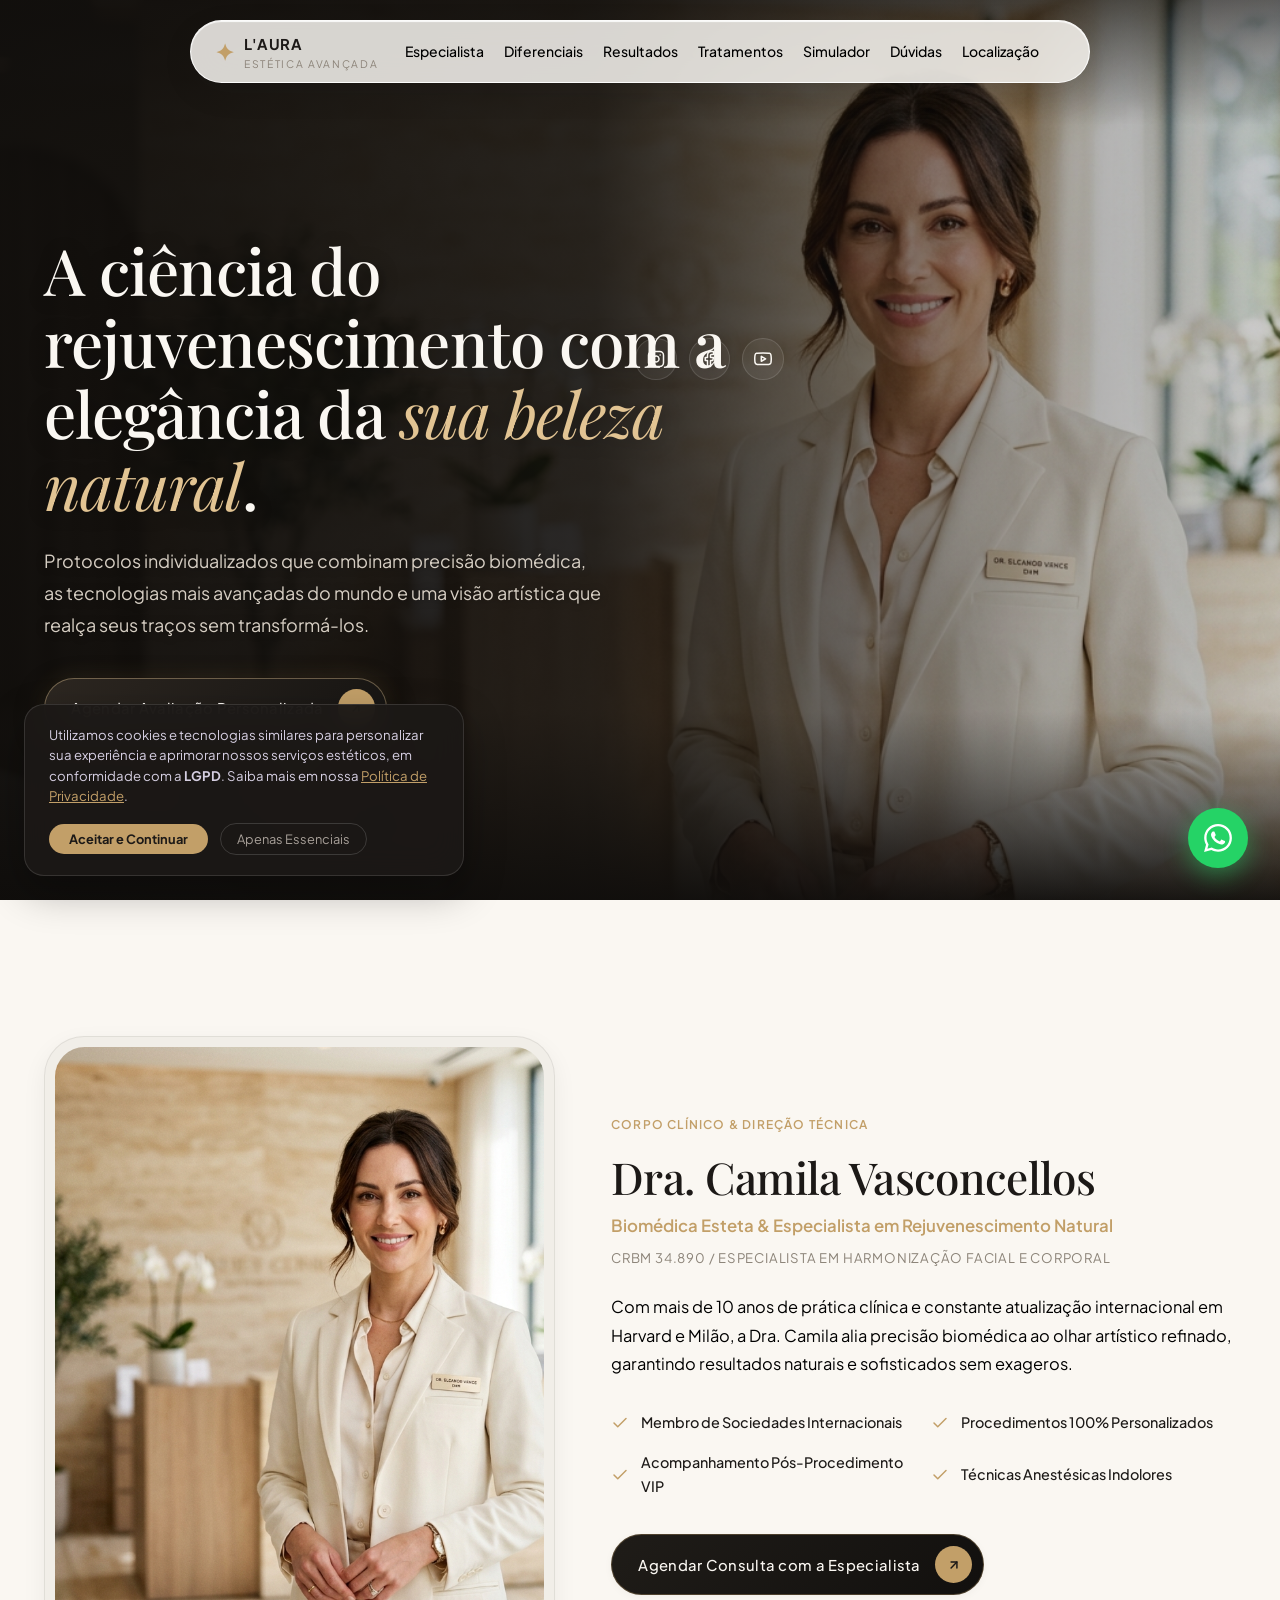
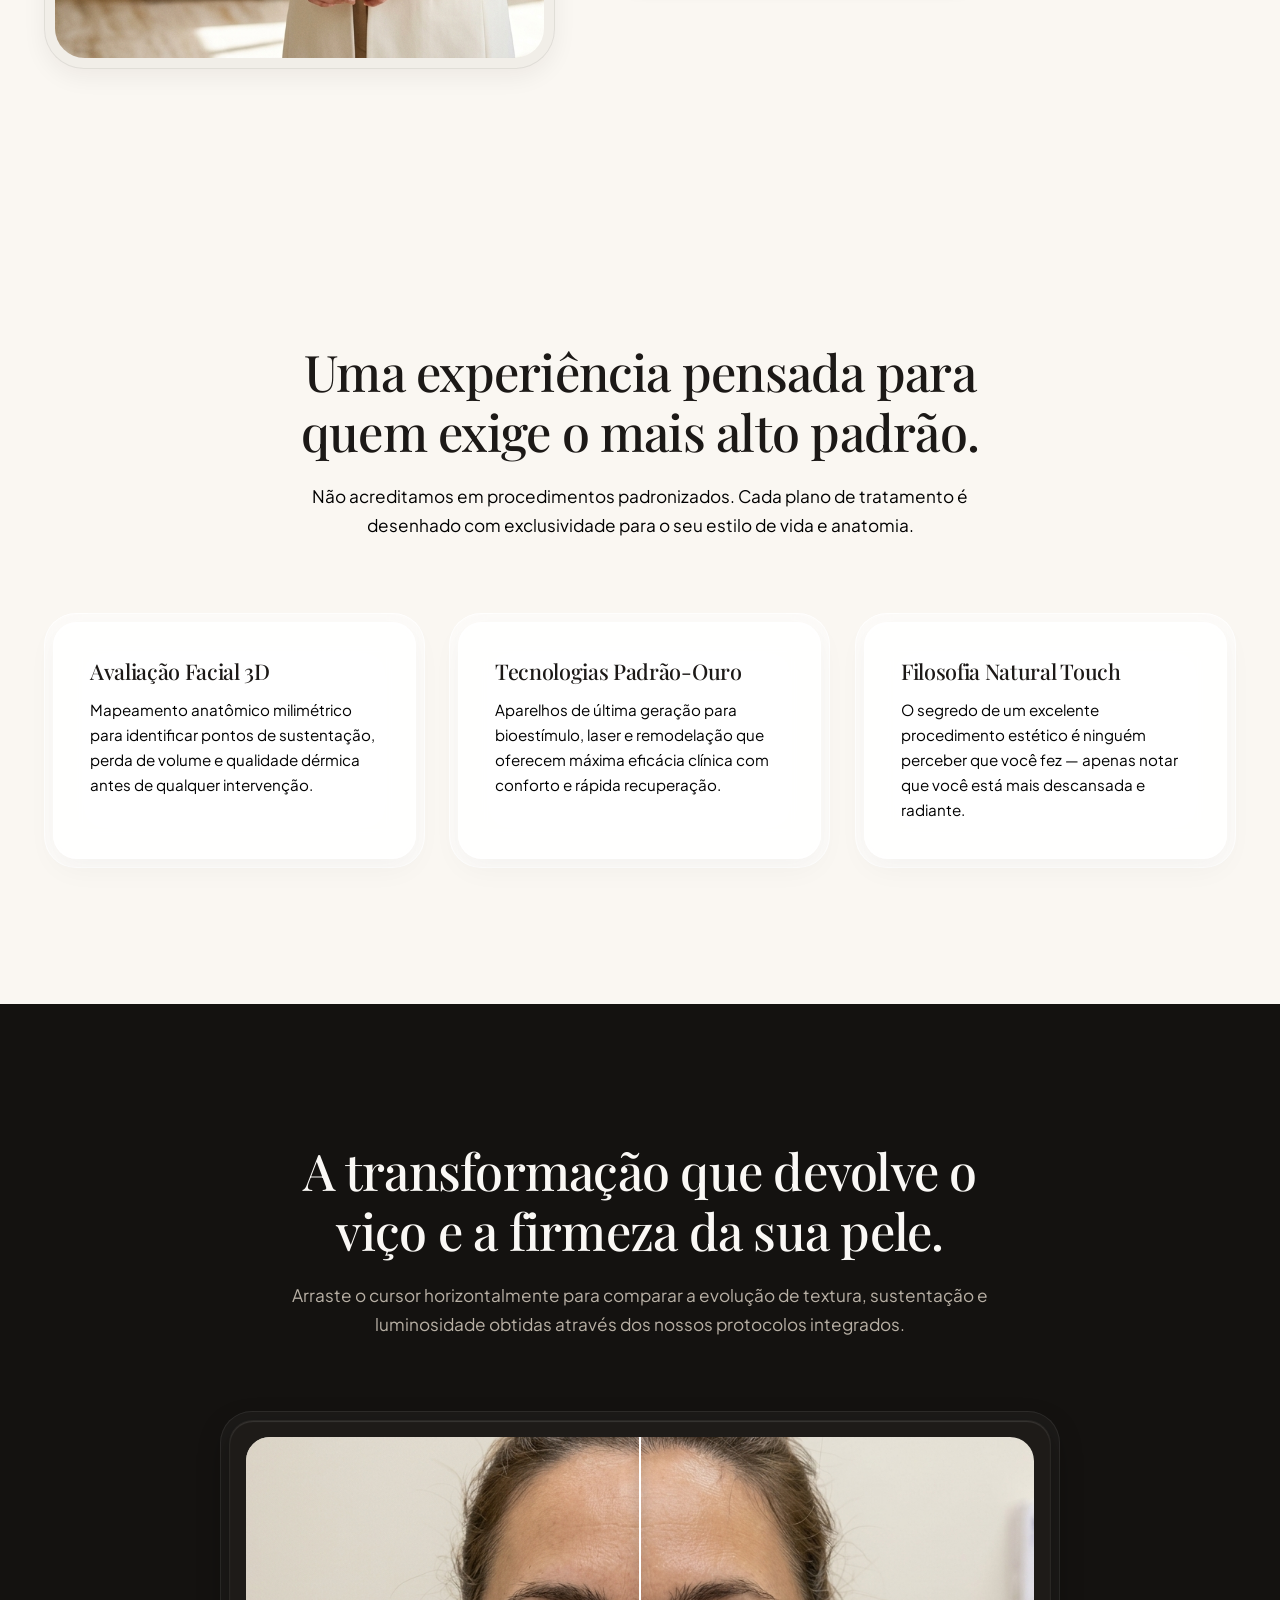
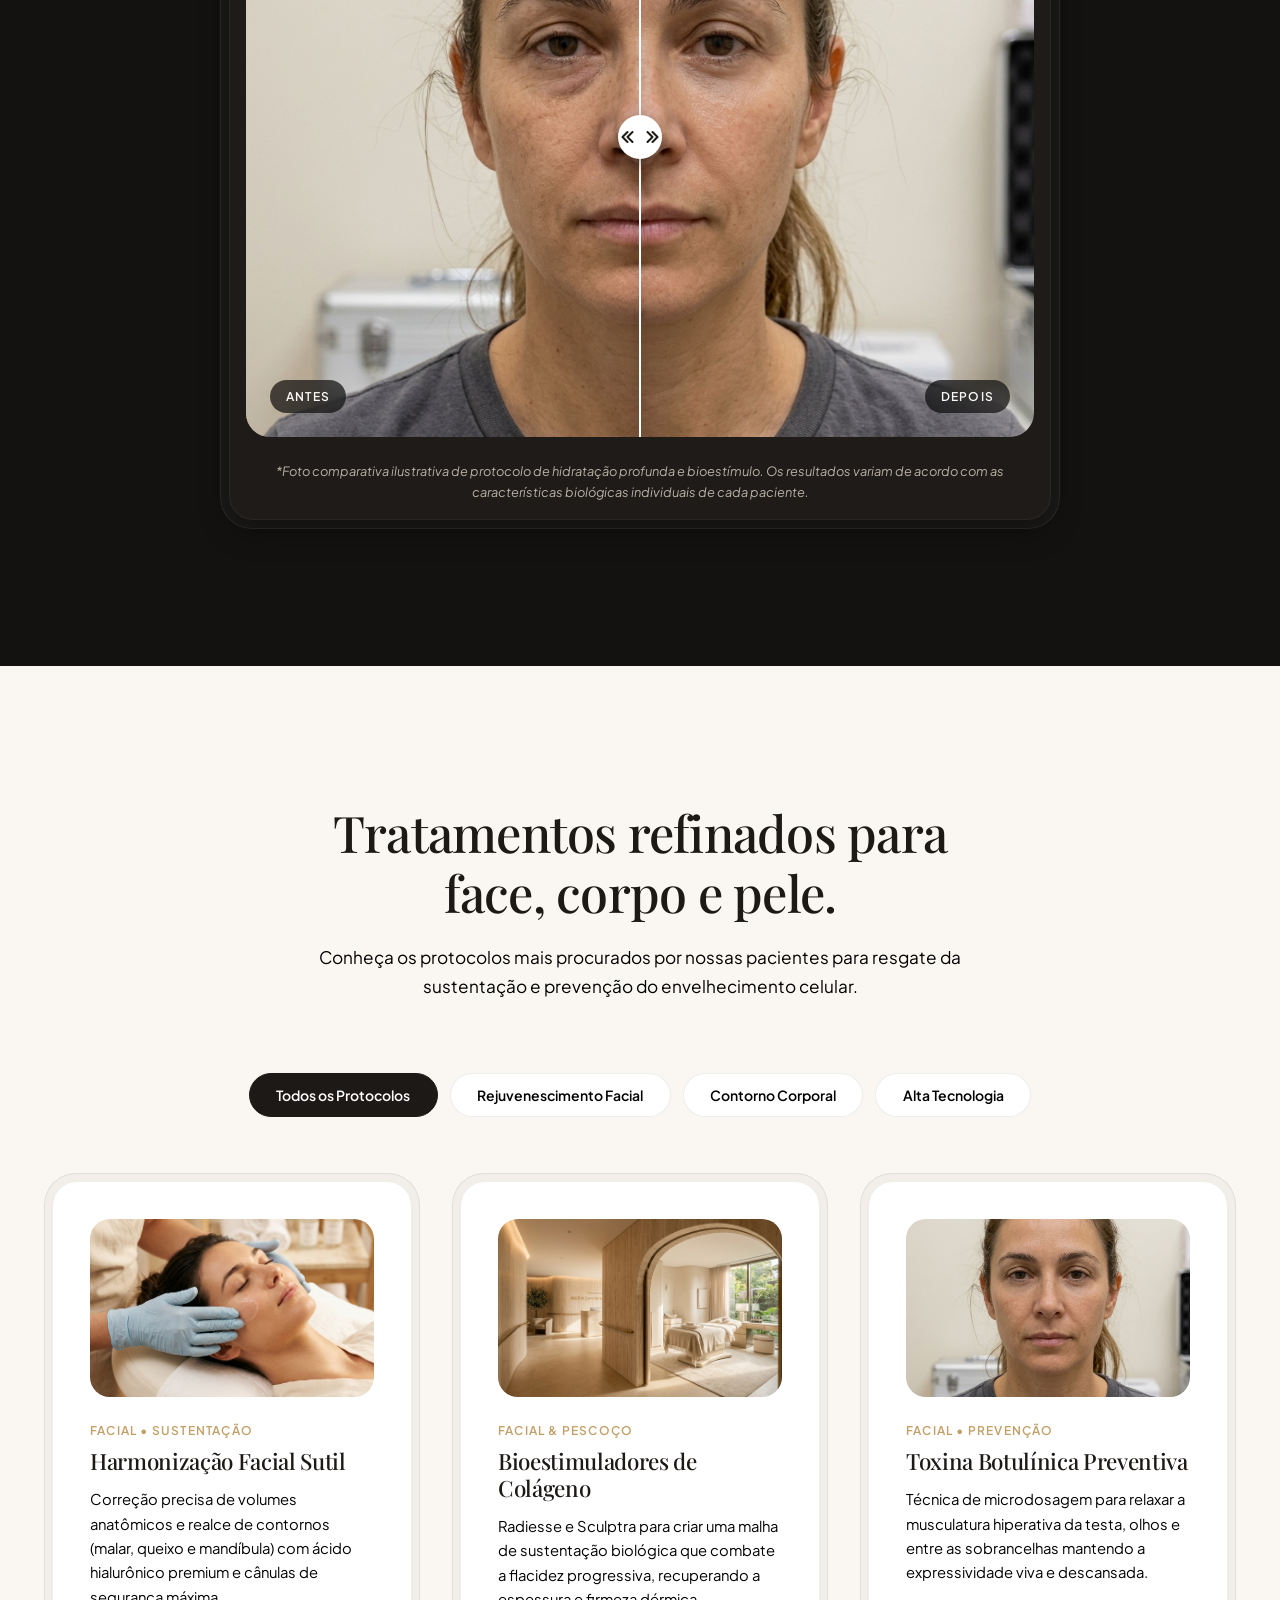
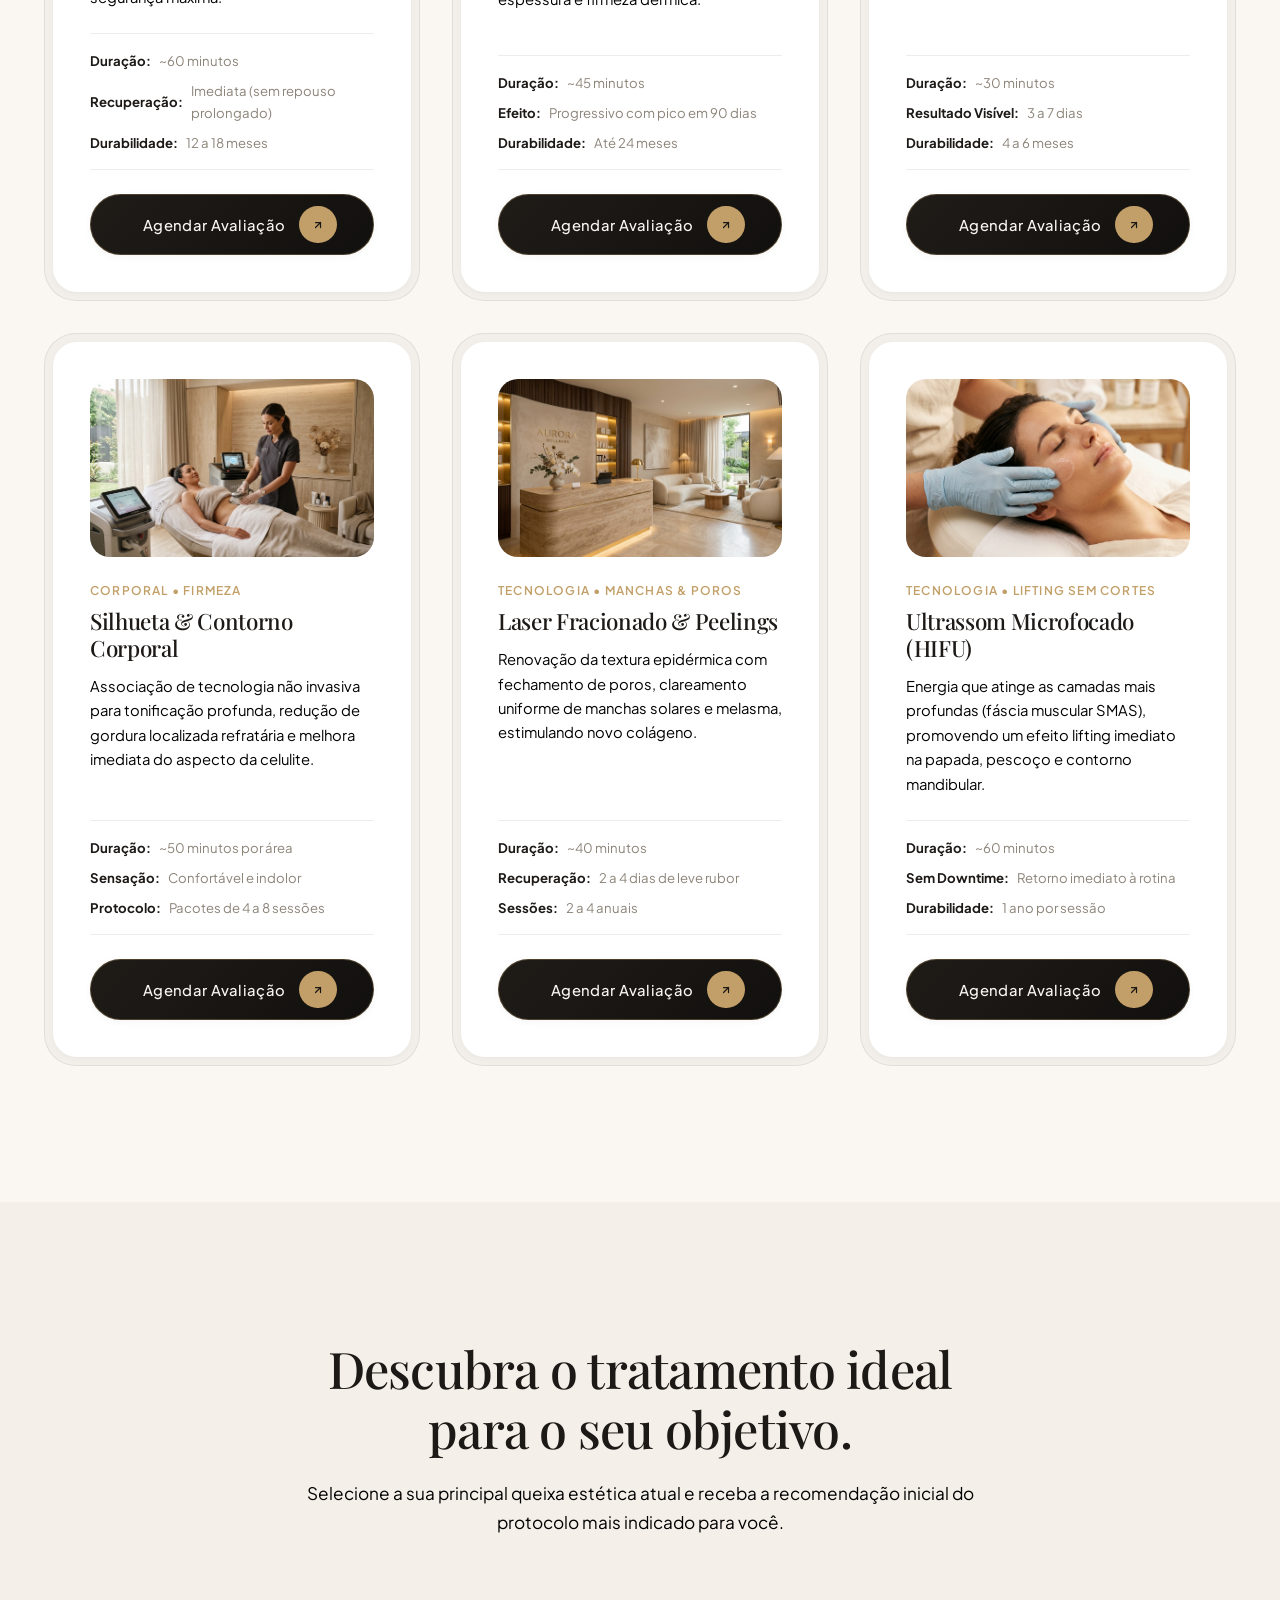
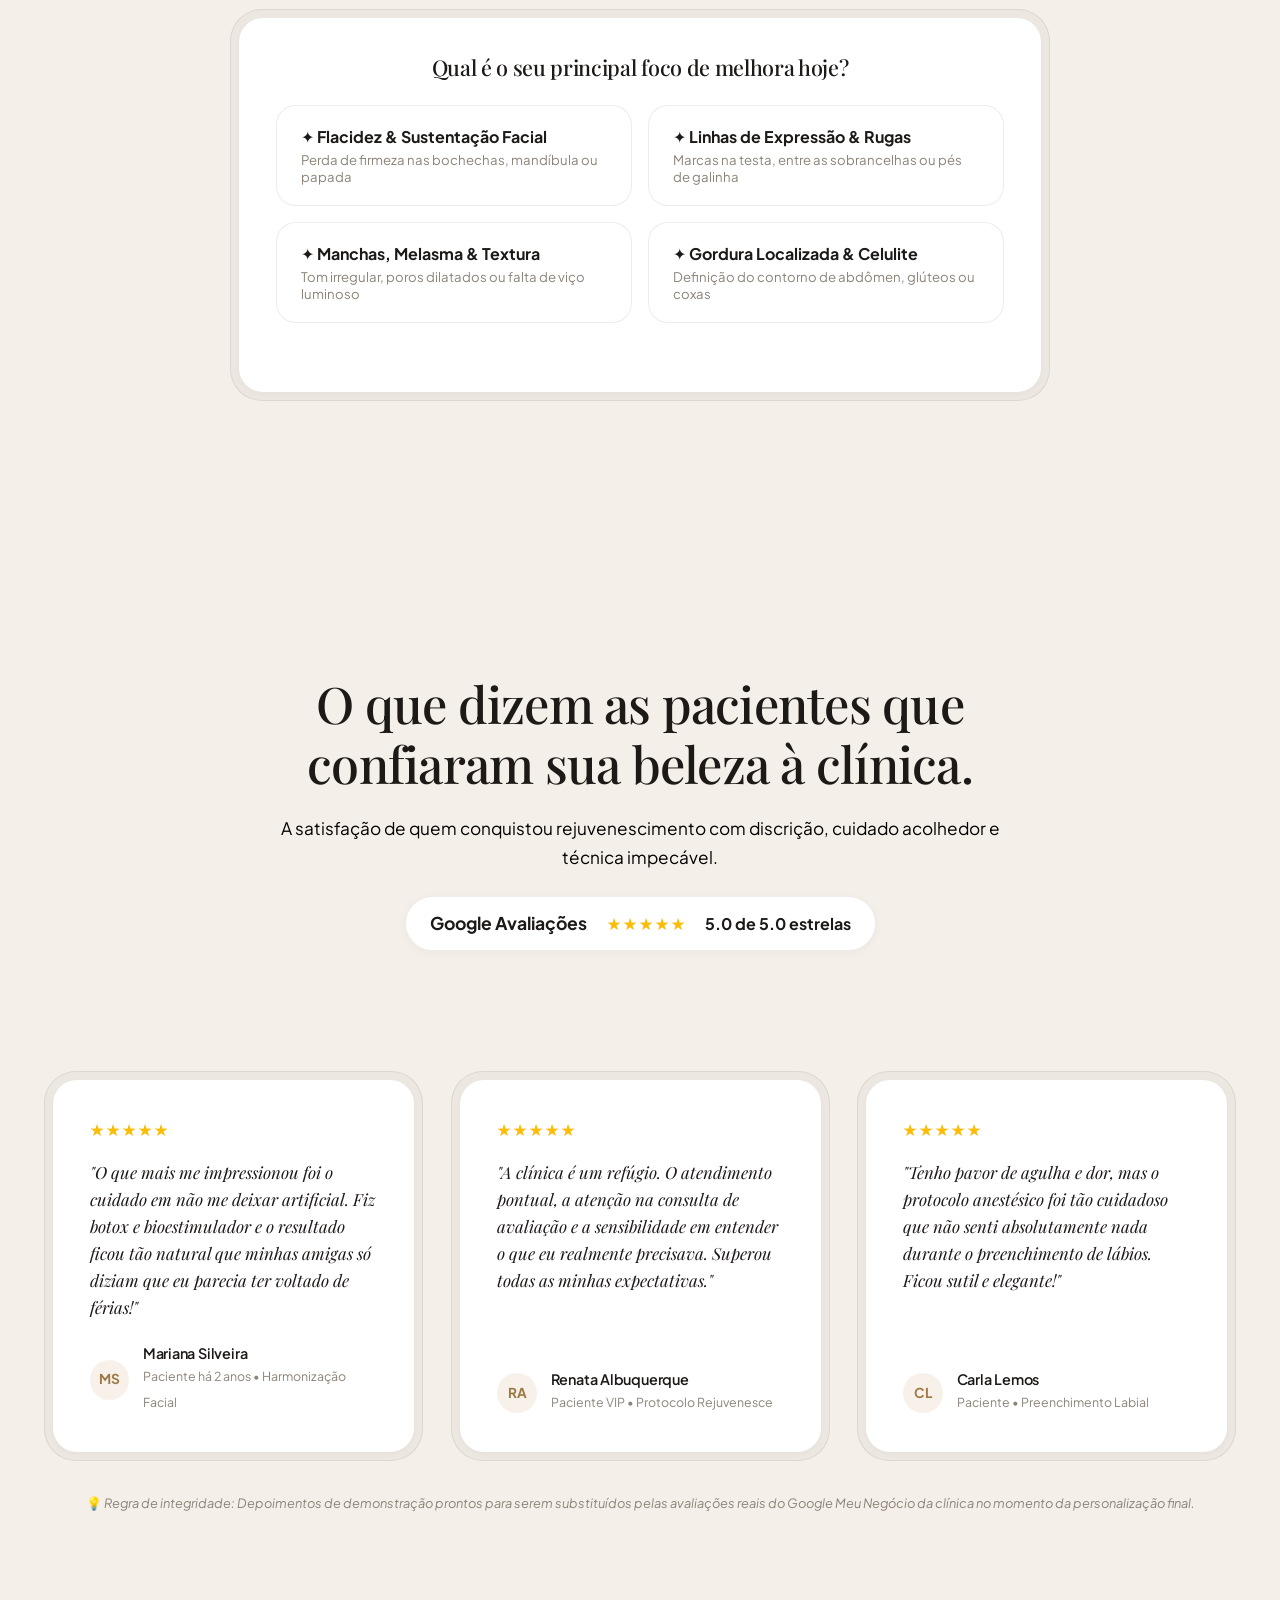
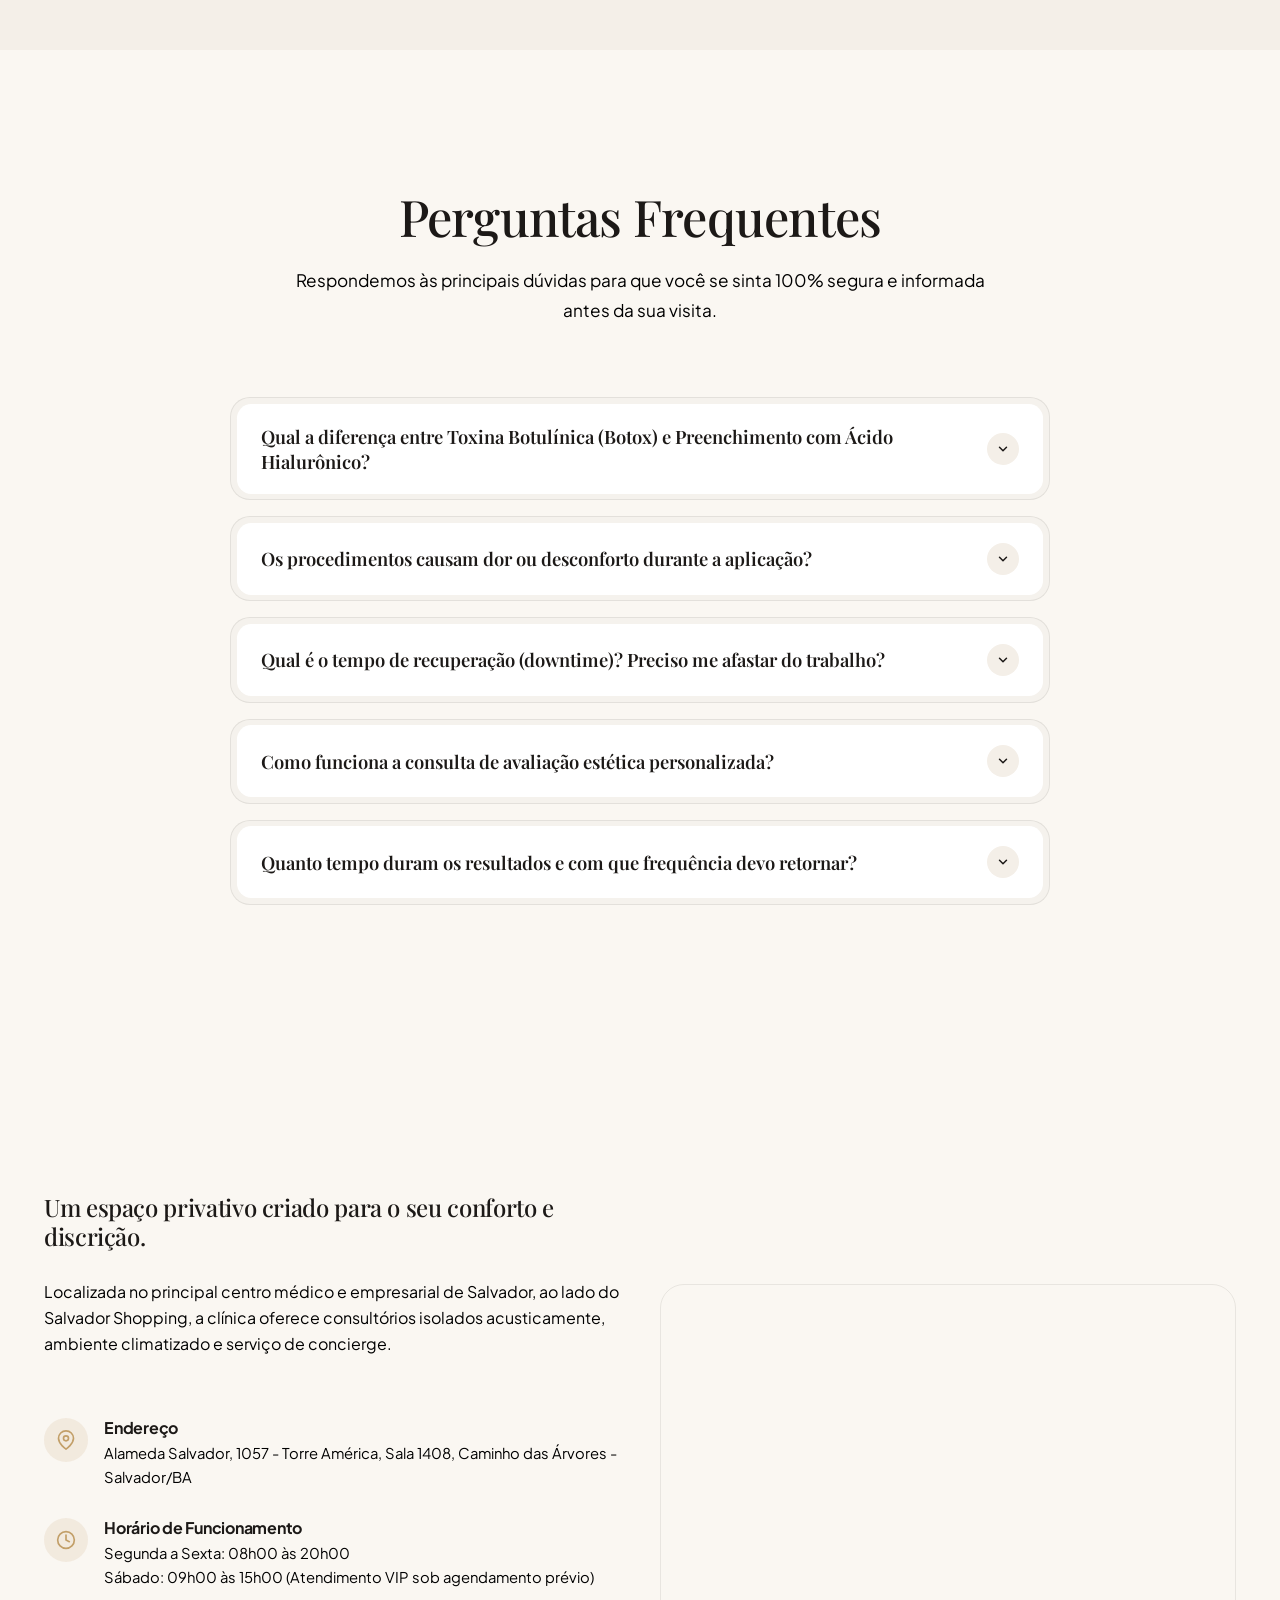
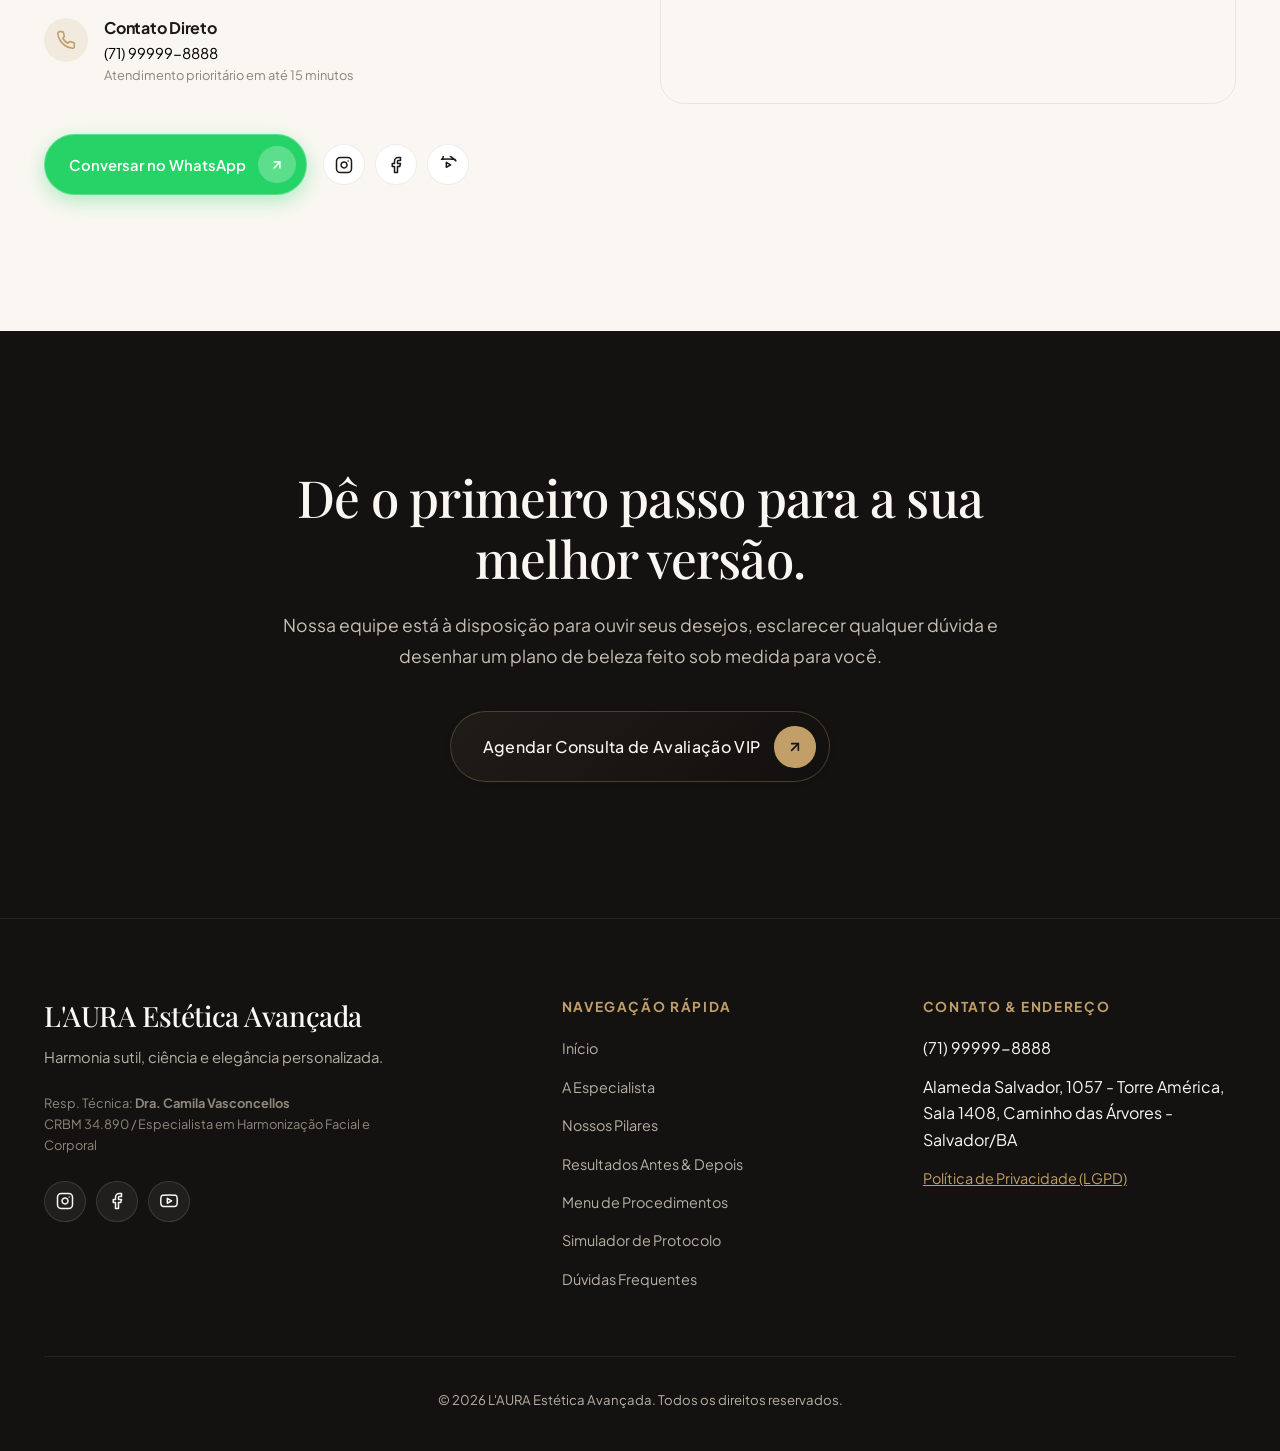
==== commit 6e323e79: "fix(mobile): refina layout mobile da hero, gradiente dark luxury e posicionamento de redes sociais" ====
--- a/index.html
+++ b/index.html
@@ -148,27 +148,6 @@
          HERO SECTION (EDITORIAL SPLIT & HIGH CONVERSION)
          ====================================================================== -->
     <section class="hero-section" id="hero">
-      <!-- Redes Sociais no Canto Superior Direito -->
-      <div class="hero-top-social reveal-on-scroll">
-        <a href="https://instagram.com" class="social-icon-btn" data-social="instagram" aria-label="Instagram da clínica" target="_blank" rel="noopener noreferrer">
-          <svg width="18" height="18" viewBox="0 0 24 24" fill="none" stroke="currentColor" stroke-width="2" stroke-linecap="round" stroke-linejoin="round">
-            <rect x="2" y="2" width="20" height="20" rx="5" ry="5"></rect>
-            <path d="M16 11.37A4 4 0 1 1 12.63 8 4 4 0 0 1 16 11.37z"></path>
-            <line x1="17.5" y1="6.5" x2="17.51" y2="6.5"></line>
-          </svg>
-        </a>
-        <a href="https://facebook.com" class="social-icon-btn" data-social="facebook" aria-label="Facebook da clínica" target="_blank" rel="noopener noreferrer">
-          <svg width="18" height="18" viewBox="0 0 24 24" fill="none" stroke="currentColor" stroke-width="2" stroke-linecap="round" stroke-linejoin="round">
-            <path d="M18 2h-3a5 5 0 0 0-5 5v3H7v4h3v8h4v-8h3l1-4h-4V7a1 1 0 0 1 1-1h3z"></path>
-          </svg>
-        </a>
-        <a href="https://youtube.com" class="social-icon-btn" data-social="youtube" aria-label="YouTube da clínica" target="_blank" rel="noopener noreferrer">
-          <svg width="18" height="18" viewBox="0 0 24 24" fill="none" stroke="currentColor" stroke-width="2" stroke-linecap="round" stroke-linejoin="round">
-            <path d="M22.54 6.42a2.78 2.78 0 0 0-1.94-2C18.88 4 12 4 12 4s-6.88 0-8.6.46a2.78 2.78 0 0 0-1.94 2A29 29 0 0 0 1 11.75a29 29 0 0 0 .46 5.33A2.78 2.78 0 0 0 3.4 19c1.72.46 8.6.46 8.6.46s6.88 0 8.6-.46a2.78 2.78 0 0 0 1.94-2 29 29 0 0 0 .46-5.25 29 29 0 0 0-.46-5.33z"></path>
-            <polygon points="9.75 15.02 15.5 11.75 9.75 8.48 9.75 15.02"></polygon>
-          </svg>
-        </a>
-      </div>
       <div class="container">
         <div class="hero-grid">
           
@@ -188,6 +167,31 @@
                   </svg>
                 </span>
               </button>
+            </div>
+
+            <!-- Redes Sociais: Canto Superior Direito no Desktop / Abaixo do CTA no Mobile -->
+            <div class="hero-top-social reveal-on-scroll">
+              <span class="hero-social-label">Acompanhe nossa clínica:</span>
+              <div class="hero-social-icons">
+                <a href="https://instagram.com" class="social-icon-btn" data-social="instagram" aria-label="Instagram da clínica" target="_blank" rel="noopener noreferrer">
+                  <svg width="18" height="18" viewBox="0 0 24 24" fill="none" stroke="currentColor" stroke-width="2" stroke-linecap="round" stroke-linejoin="round">
+                    <rect x="2" y="2" width="20" height="20" rx="5" ry="5"></rect>
+                    <path d="M16 11.37A4 4 0 1 1 12.63 8 4 4 0 0 1 16 11.37z"></path>
+                    <line x1="17.5" y1="6.5" x2="17.51" y2="6.5"></line>
+                  </svg>
+                </a>
+                <a href="https://facebook.com" class="social-icon-btn" data-social="facebook" aria-label="Facebook da clínica" target="_blank" rel="noopener noreferrer">
+                  <svg width="18" height="18" viewBox="0 0 24 24" fill="none" stroke="currentColor" stroke-width="2" stroke-linecap="round" stroke-linejoin="round">
+                    <path d="M18 2h-3a5 5 0 0 0-5 5v3H7v4h3v8h4v-8h3l1-4h-4V7a1 1 0 0 1 1-1h3z"></path>
+                  </svg>
+                </a>
+                <a href="https://youtube.com" class="social-icon-btn" data-social="youtube" aria-label="YouTube da clínica" target="_blank" rel="noopener noreferrer">
+                  <svg width="18" height="18" viewBox="0 0 24 24" fill="none" stroke="currentColor" stroke-width="2" stroke-linecap="round" stroke-linejoin="round">
+                    <path d="M22.54 6.42a2.78 2.78 0 0 0-1.94-2C18.88 4 12 4 12 4s-6.88 0-8.6.46a2.78 2.78 0 0 0-1.94 2A29 29 0 0 0 1 11.75a29 29 0 0 0 .46 5.33A2.78 2.78 0 0 0 3.4 19c1.72.46 8.6.46 8.6.46s6.88 0 8.6-.46a2.78 2.78 0 0 0 1.94-2 29 29 0 0 0 .46-5.25 29 29 0 0 0-.46-5.33z"></path>
+                    <polygon points="9.75 15.02 15.5 11.75 9.75 8.48 9.75 15.02"></polygon>
+                  </svg>
+                </a>
+              </div>
             </div>
           </div>
 
--- a/styles.css
+++ b/styles.css
@@ -526,7 +526,7 @@
   box-shadow: 0 0 16px rgba(194, 159, 104, 0.3);
 }
 
-/* Hero Top-Right Social Media Container */
+/* Hero Top-Right Social Media Container (Base) */
 .hero-top-social {
   position: absolute;
   top: 6.5rem;
@@ -534,19 +534,17 @@
   display: flex;
   align-items: center;
   gap: 0.75rem;
-  z-index: 30;
-}
-
-@media (max-width: 991px) {
-  .hero-top-social {
-    top: 5.75rem;
-    right: 1.25rem;
-    gap: 0.5rem;
-  }
-  .hero-top-social .social-icon-btn {
-    width: 2.35rem;
-    height: 2.35rem;
-  }
+  z-index: 35;
+}
+
+.hero-social-label {
+  display: none;
+}
+
+.hero-social-icons {
+  display: flex;
+  align-items: center;
+  gap: 0.75rem;
 }
 
 /* Hamburger Morph Button */
@@ -674,13 +672,6 @@
   z-index: 2;
 }
 
-.hero-section .hero-top-social {
-  position: absolute !important;
-  top: 6.5rem !important;
-  right: 2.5rem !important;
-  z-index: 35 !important;
-}
-
 @media (min-width: 1400px) {
   .hero-section::before {
     top: -55px;
@@ -690,15 +681,93 @@
 
 @media (max-width: 991px) {
   .hero-section {
-    padding-top: 8.5rem;
-  }
+    min-height: 100dvh;
+    padding-top: 7.75rem;
+    padding-bottom: 5rem;
+    display: flex;
+    align-items: center;
+  }
+
   .hero-section::before {
     top: 0;
     right: 0;
+    bottom: 0;
+    left: 0;
     background-image: 
-      linear-gradient(180deg, rgba(16, 14, 12, 0.90) 0%, rgba(16, 14, 12, 0.65) 45%, rgba(16, 14, 12, 0.95) 100%),
+      linear-gradient(180deg, 
+        rgba(16, 14, 12, 0.94) 0%, 
+        rgba(16, 14, 12, 0.86) 24%, 
+        rgba(16, 14, 12, 0.90) 65%, 
+        rgba(16, 14, 12, 0.98) 100%
+      ),
+      radial-gradient(ellipse at 85% 18%, rgba(226, 196, 147, 0.16) 0%, transparent 55%),
       url('assets/images/specialist.jpg');
-    background-position: 68% center;
+    background-position: 85% 12%;
+    background-size: cover;
+  }
+
+  /* No mobile/tablet, as redes sociais descem para baixo do CTA em formato de barra de autoridade */
+  .hero-section .hero-top-social {
+    position: static !important;
+    margin-top: 1.85rem !important;
+    display: flex !important;
+    align-items: center !important;
+    flex-wrap: wrap !important;
+    gap: 0.85rem !important;
+    z-index: 10 !important;
+  }
+
+  .hero-social-label {
+    display: inline-block !important;
+    font-size: 0.825rem !important;
+    color: #D6CEC3 !important;
+    font-weight: 500 !important;
+    letter-spacing: 0.02em !important;
+  }
+
+  .hero-social-icons {
+    display: flex !important;
+    align-items: center !important;
+    gap: 0.65rem !important;
+  }
+
+  .hero-social-icons .social-icon-btn {
+    width: 2.5rem !important;
+    height: 2.5rem !important;
+  }
+}
+
+@media (max-width: 768px) {
+  .hero-section {
+    padding-top: 7rem;
+    padding-bottom: 4.5rem;
+  }
+
+  .hero-copy h1 {
+    font-size: clamp(1.95rem, 7.2vw, 2.45rem);
+    line-height: 1.18;
+    margin-bottom: 1.25rem;
+    color: #FFFFFF;
+    text-shadow: 0 2px 20px rgba(0, 0, 0, 0.95), 0 0 3px rgba(0, 0, 0, 0.95);
+  }
+
+  .hero-description {
+    font-size: 0.975rem;
+    line-height: 1.7;
+    margin-bottom: 1.85rem;
+    color: #EAE4DC;
+    text-shadow: 0 1px 12px rgba(0, 0, 0, 0.95);
+  }
+
+  .hero-cta-group {
+    width: 100%;
+  }
+
+  .hero-cta-group .btn-primary {
+    width: 100%;
+    justify-content: center;
+    padding: 0.95rem 1.5rem;
+    font-size: 0.975rem;
   }
 }
 
@@ -1354,6 +1423,24 @@
 @media (min-width: 992px) {
   .specialist-grid {
     grid-template-columns: 0.9fr 1.1fr;
+  }
+}
+
+@media (max-width: 768px) {
+  .specialist-grid {
+    gap: 2.25rem;
+  }
+  .specialist-image-outer {
+    max-width: 380px;
+    margin: 0 auto;
+    border-radius: 2rem;
+  }
+  .specialist-image-inner {
+    border-radius: calc(2rem - 0.65rem);
+  }
+  .specialist-content .btn-primary {
+    width: 100%;
+    justify-content: center;
   }
 }
 
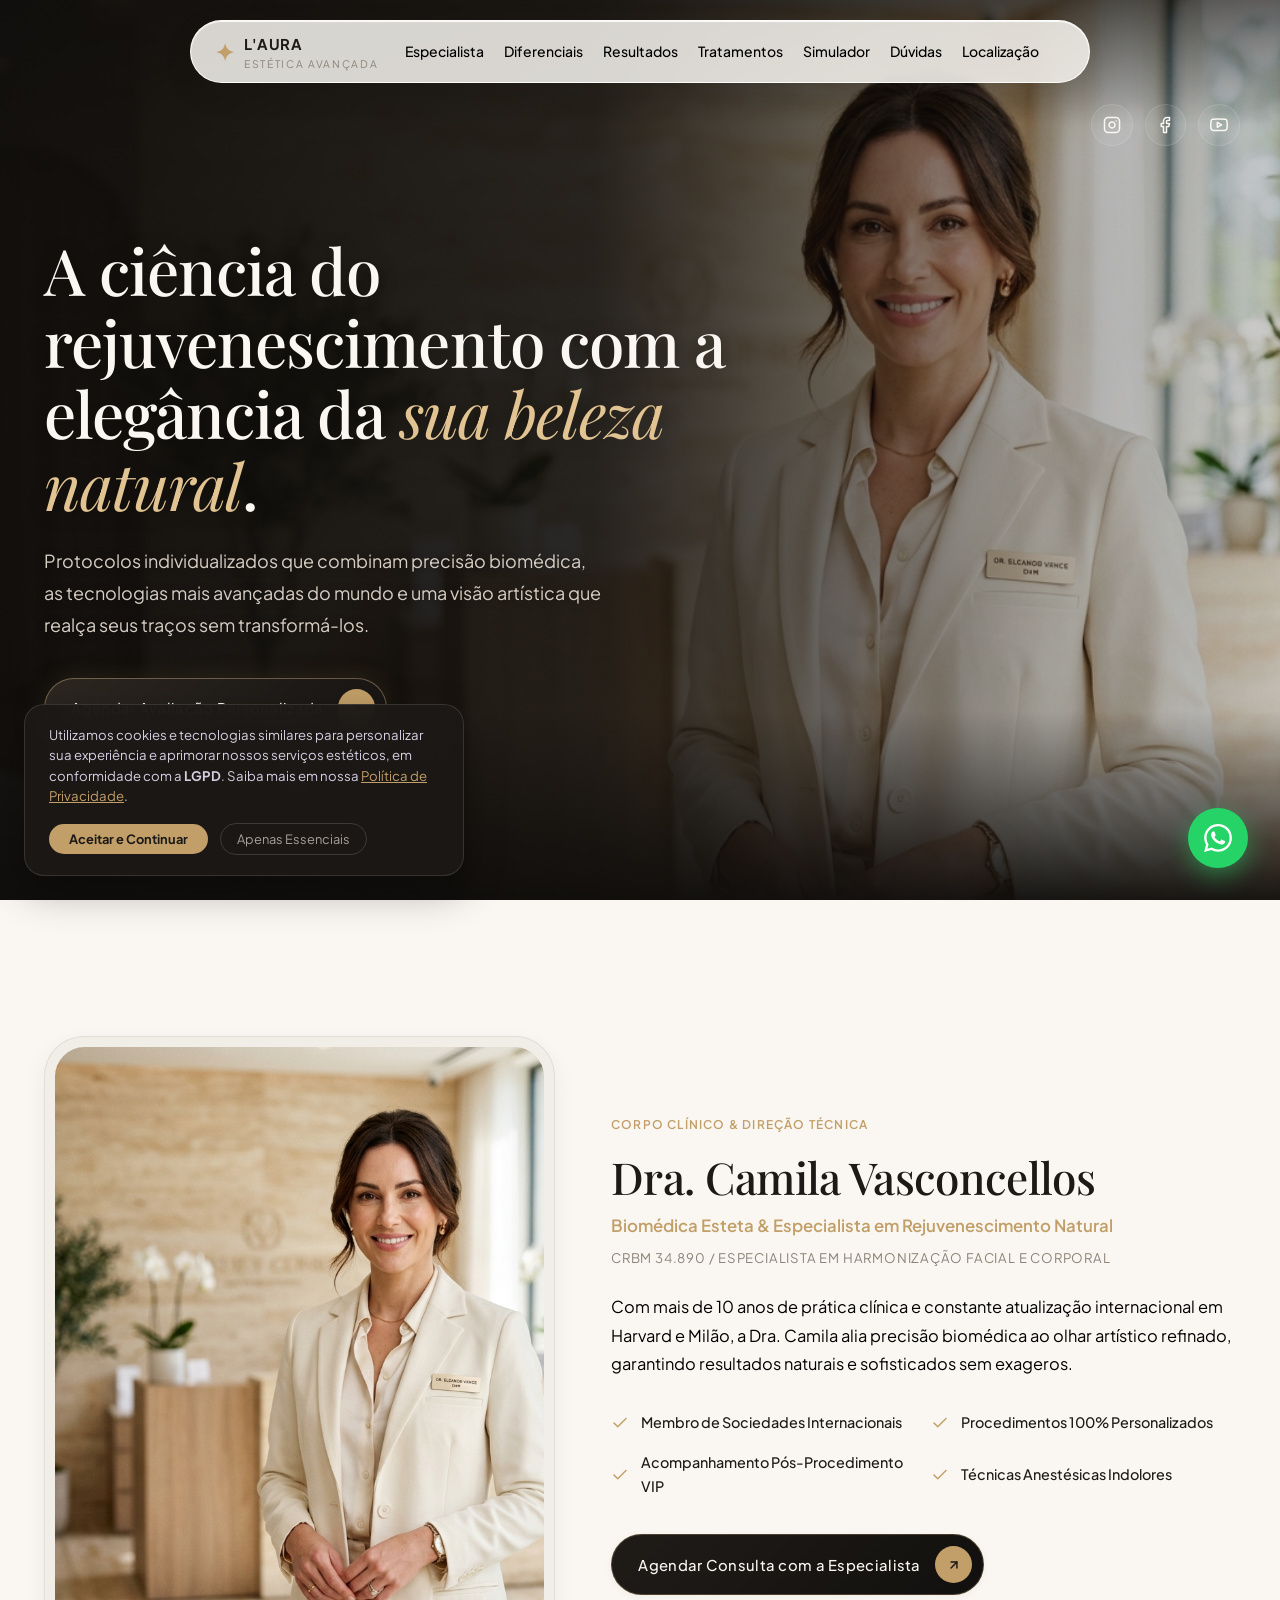
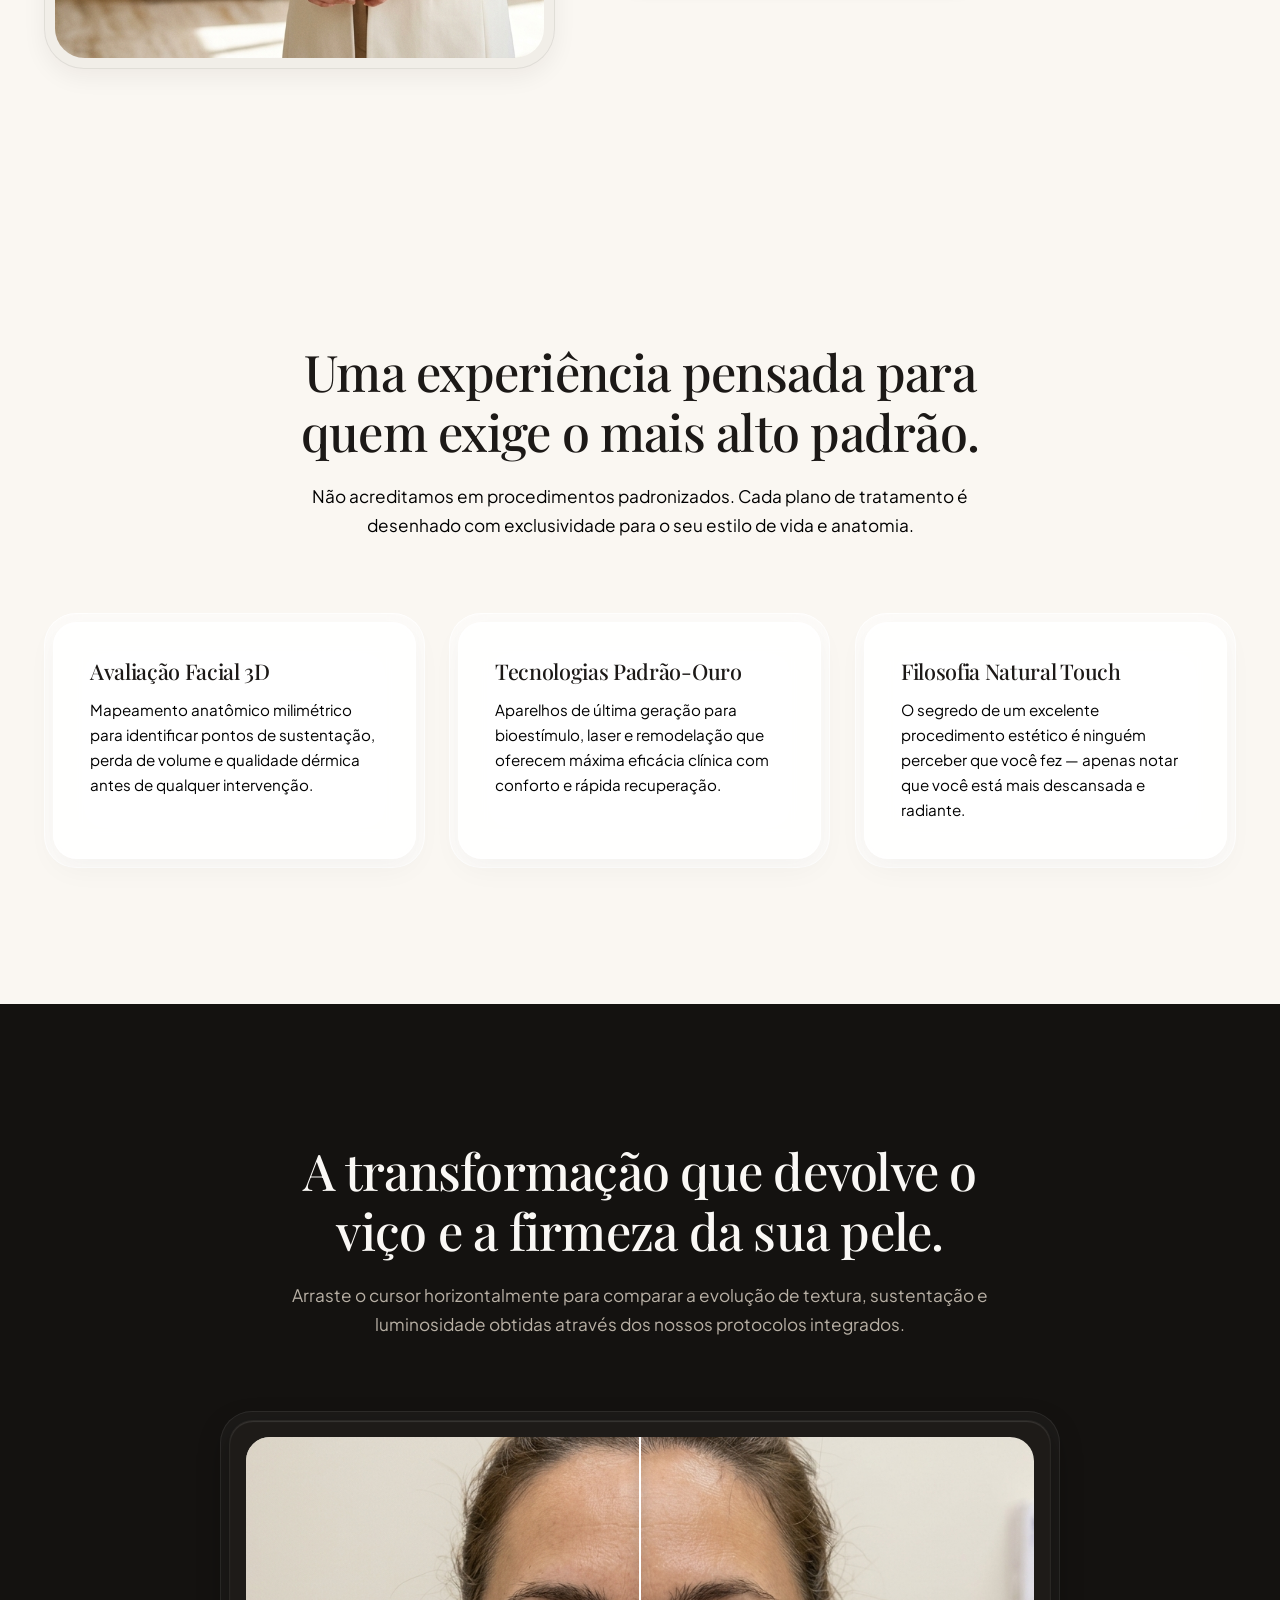
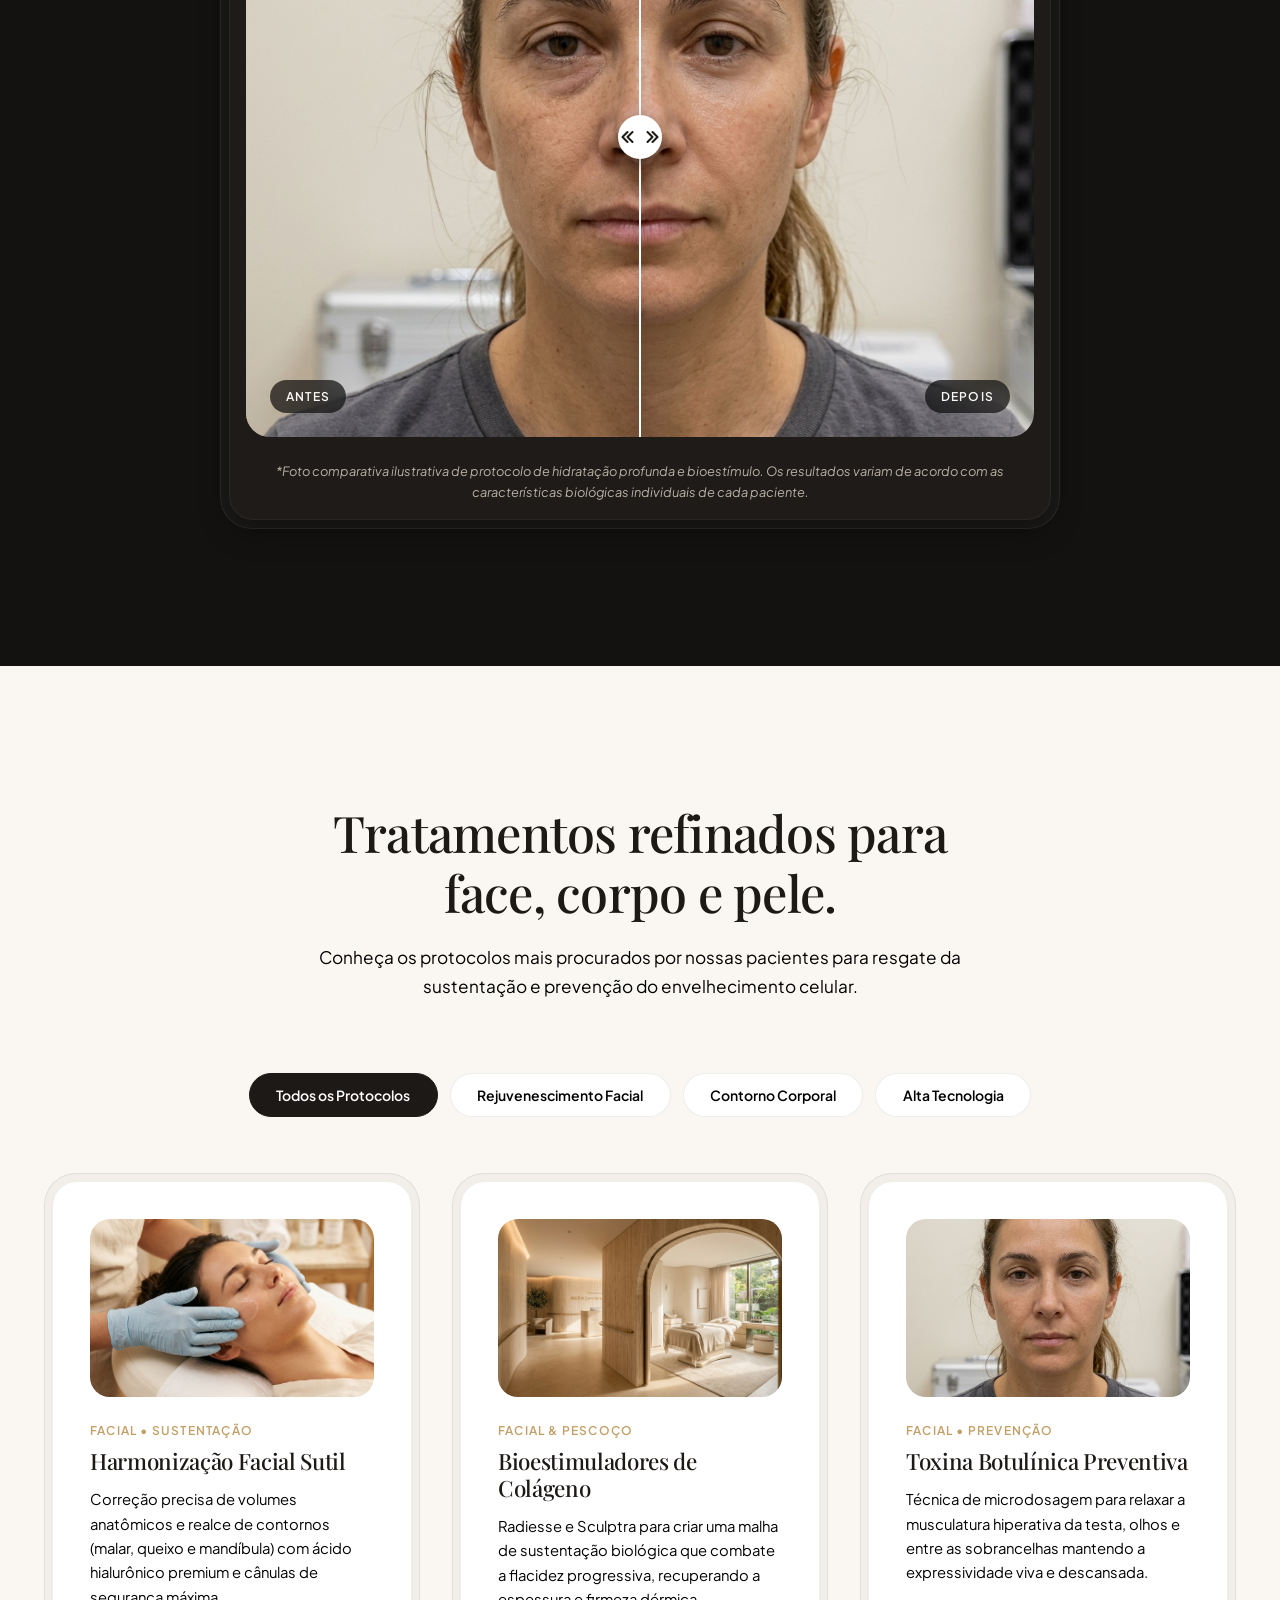
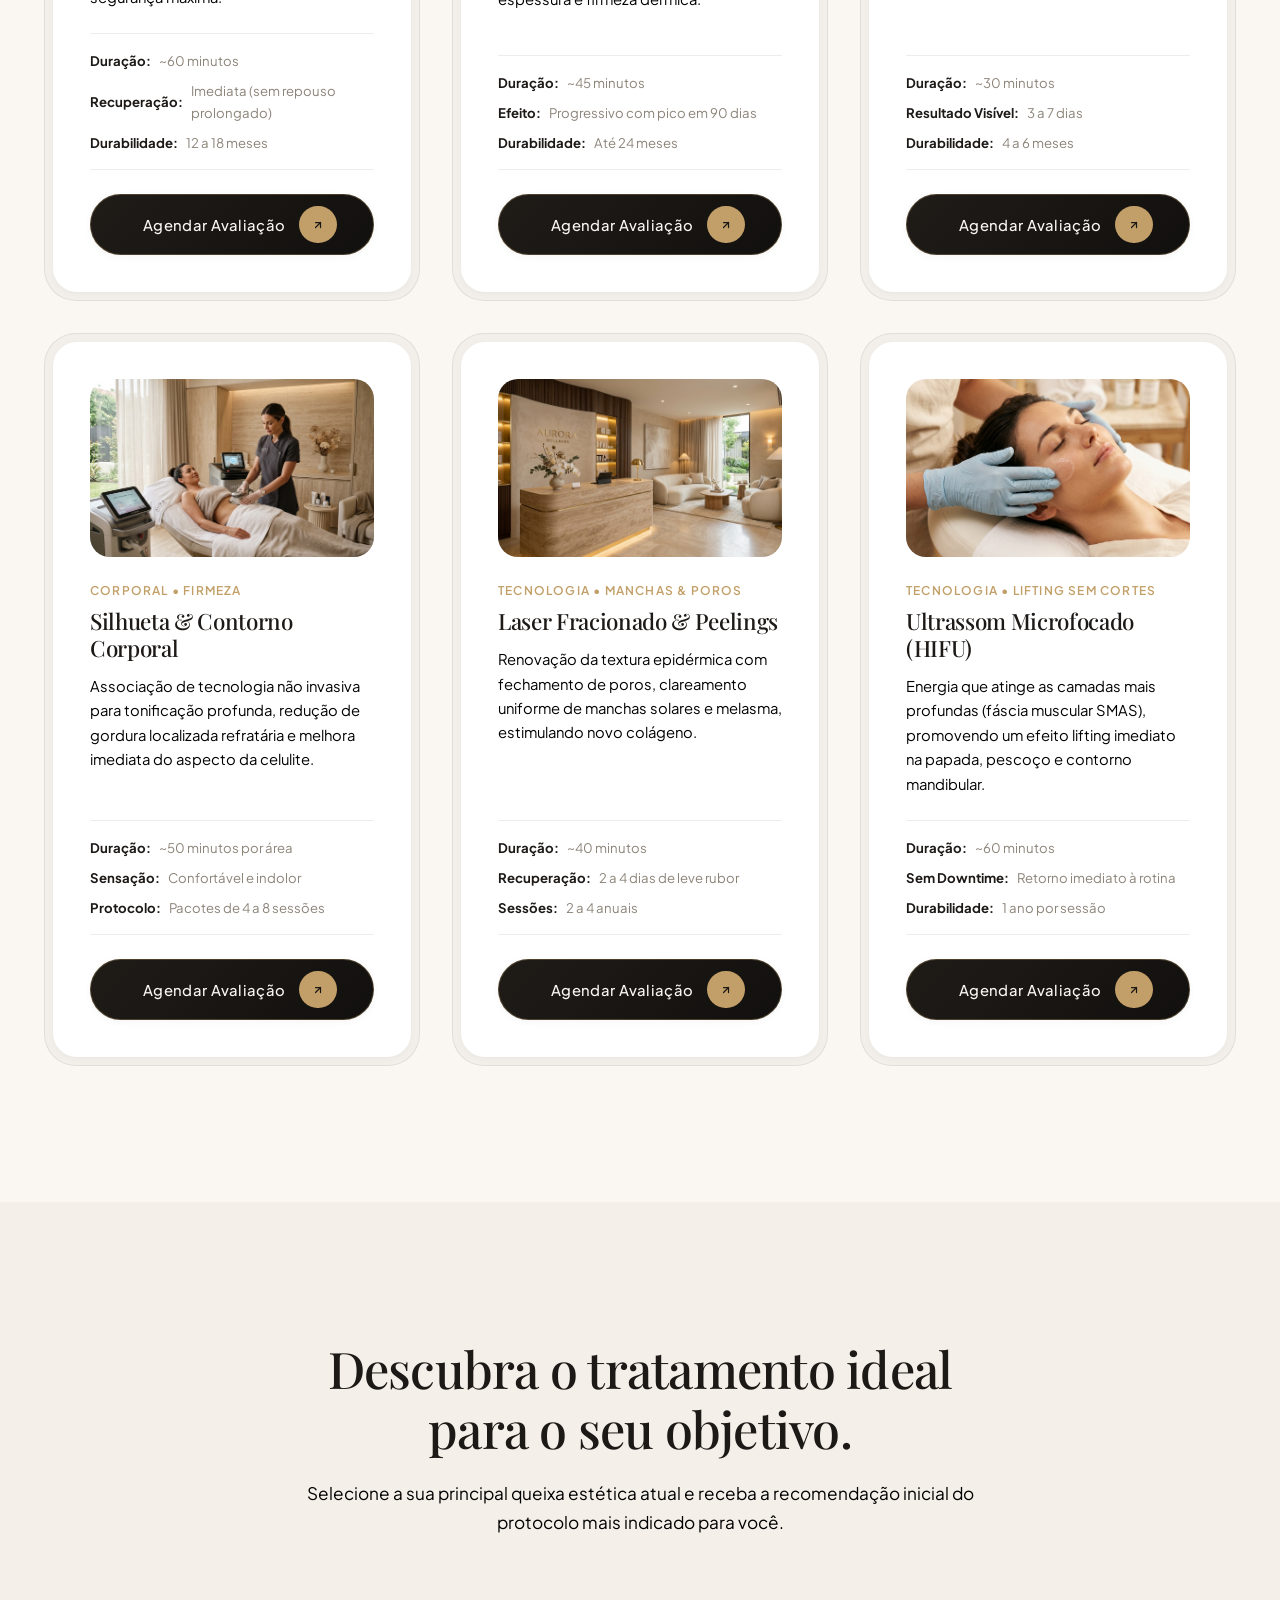
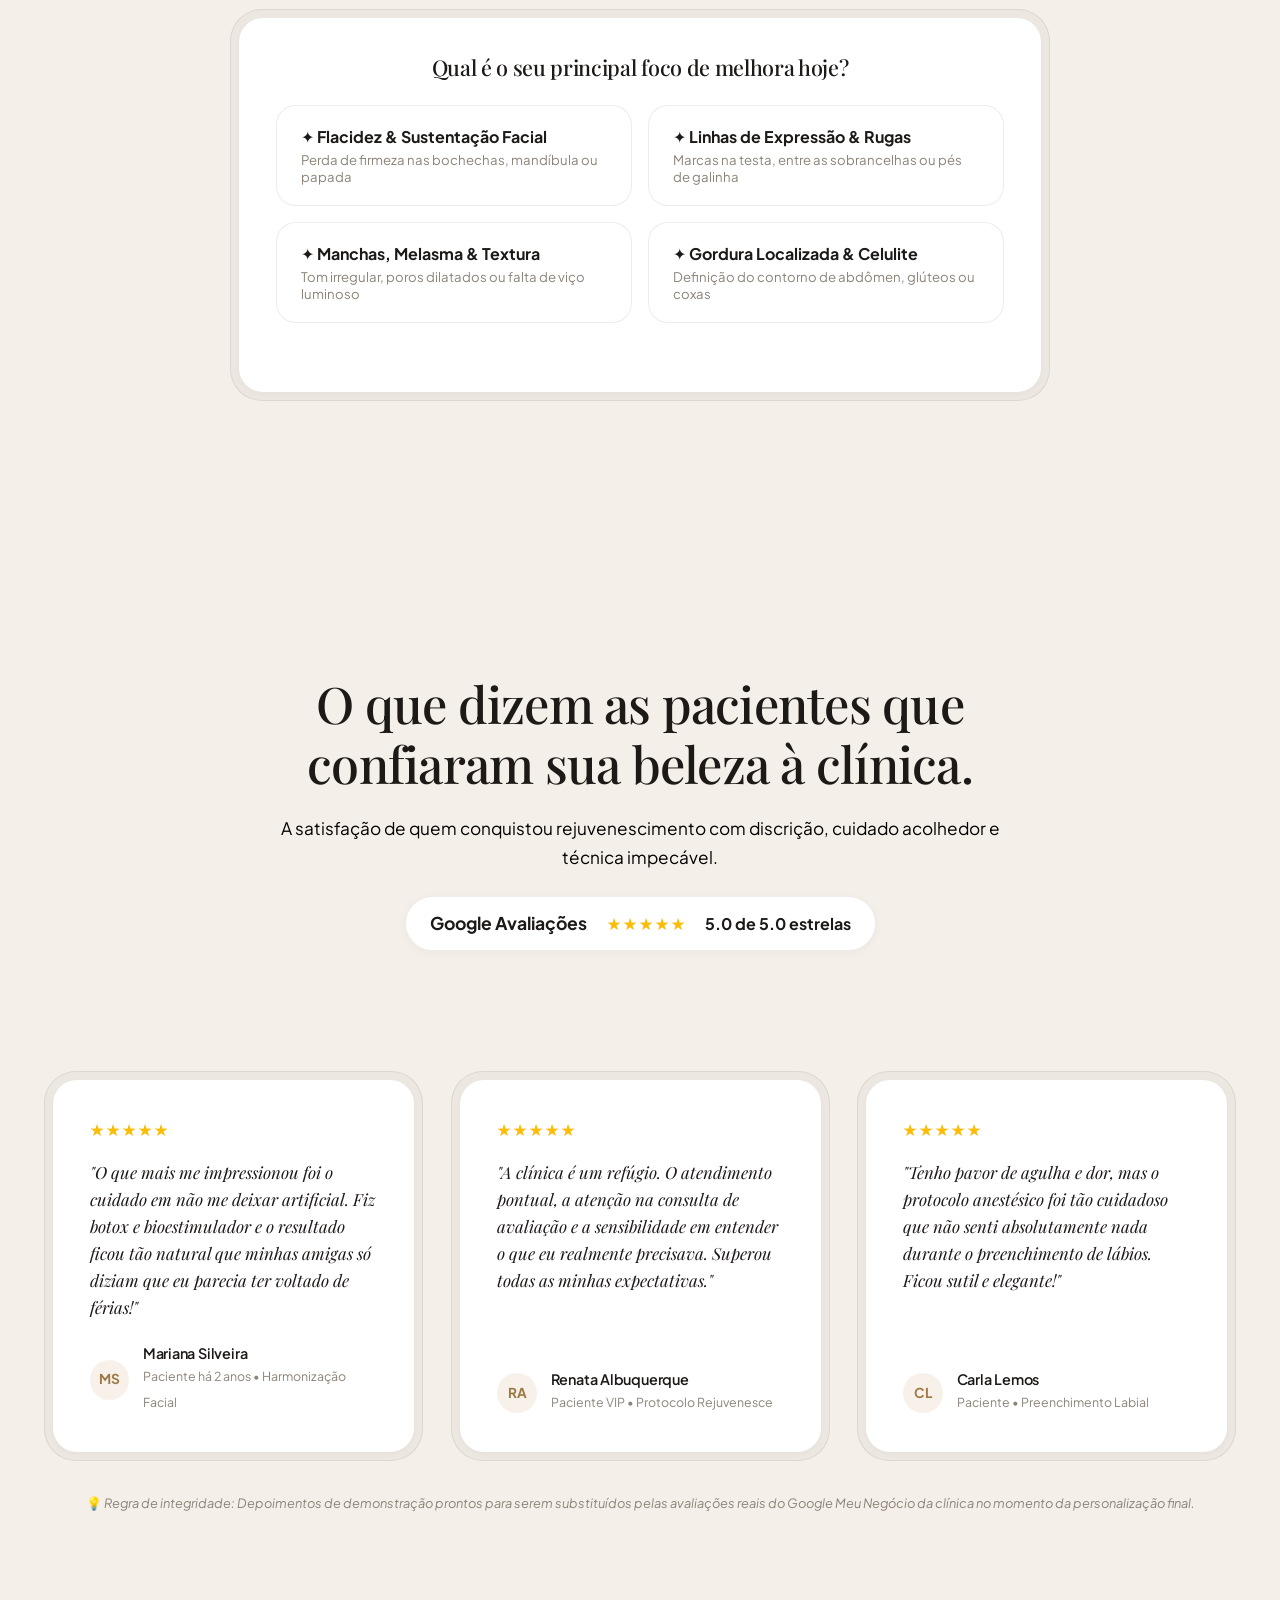
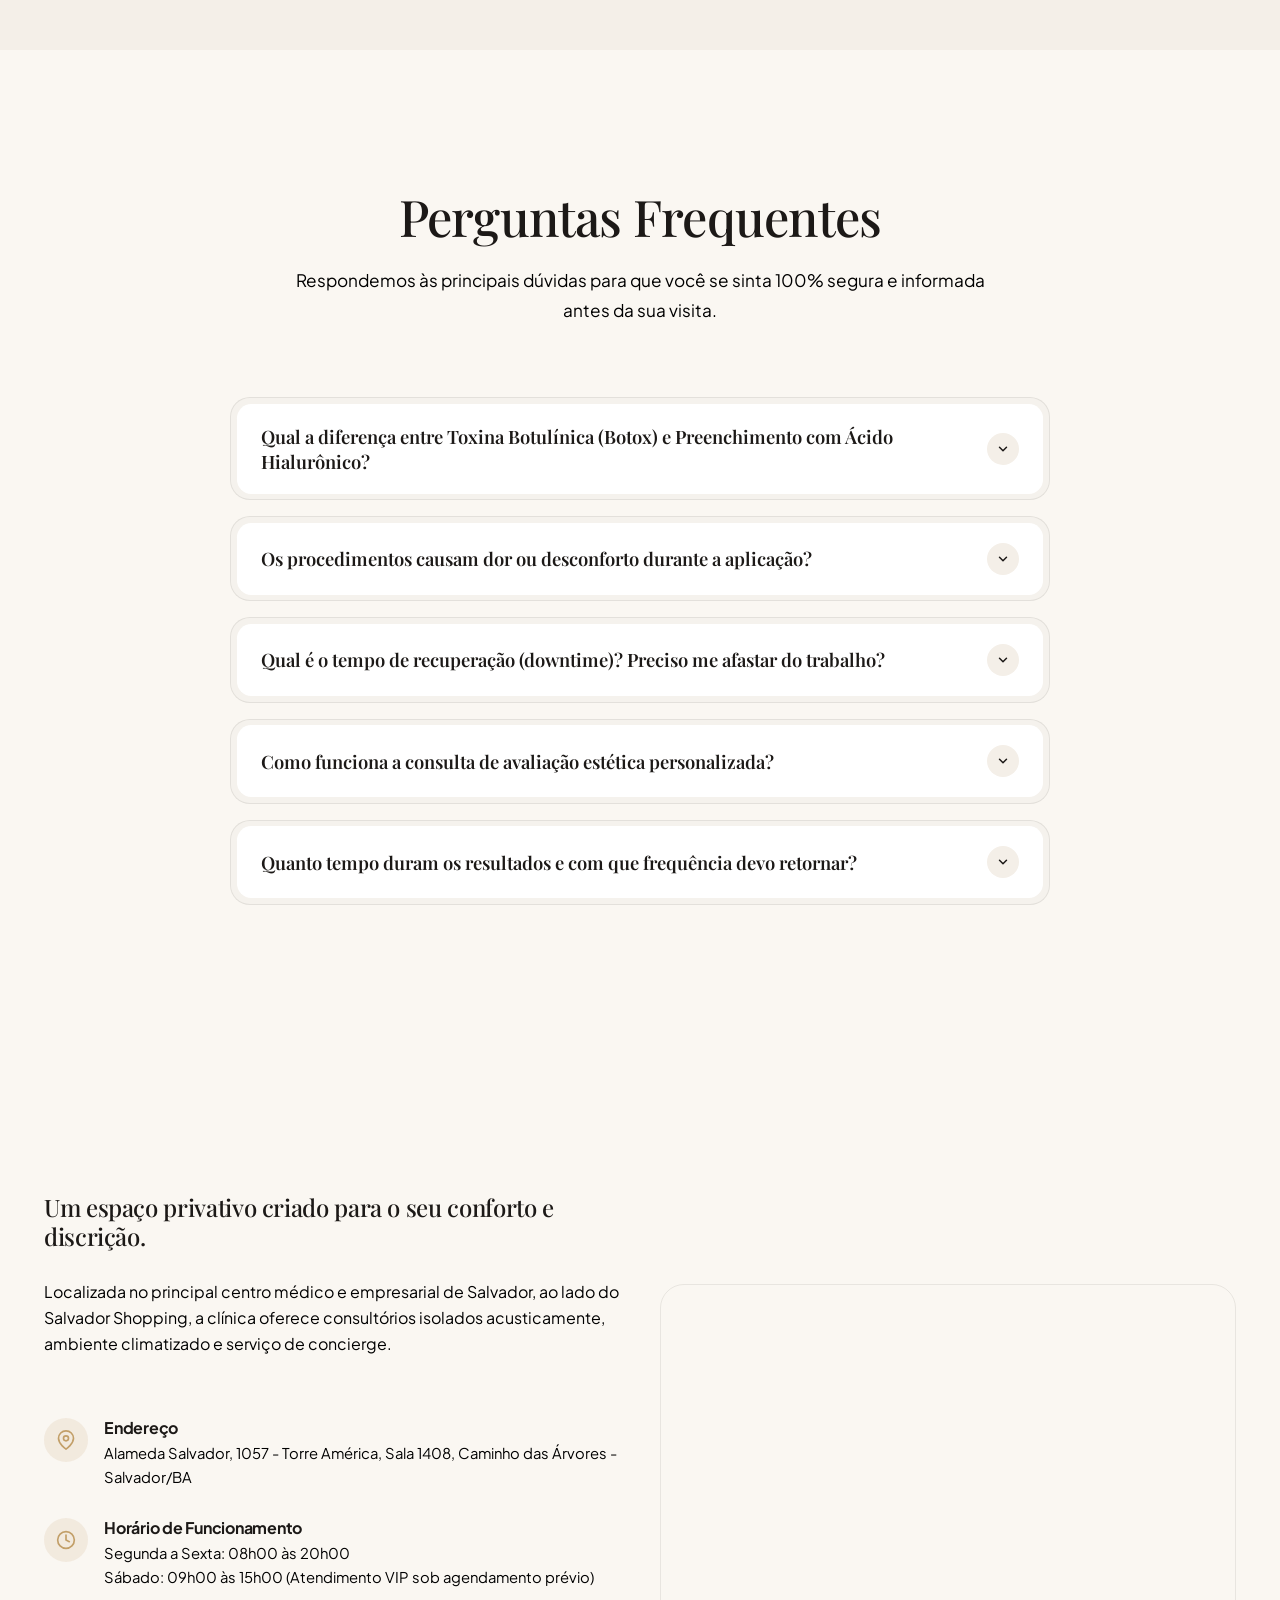
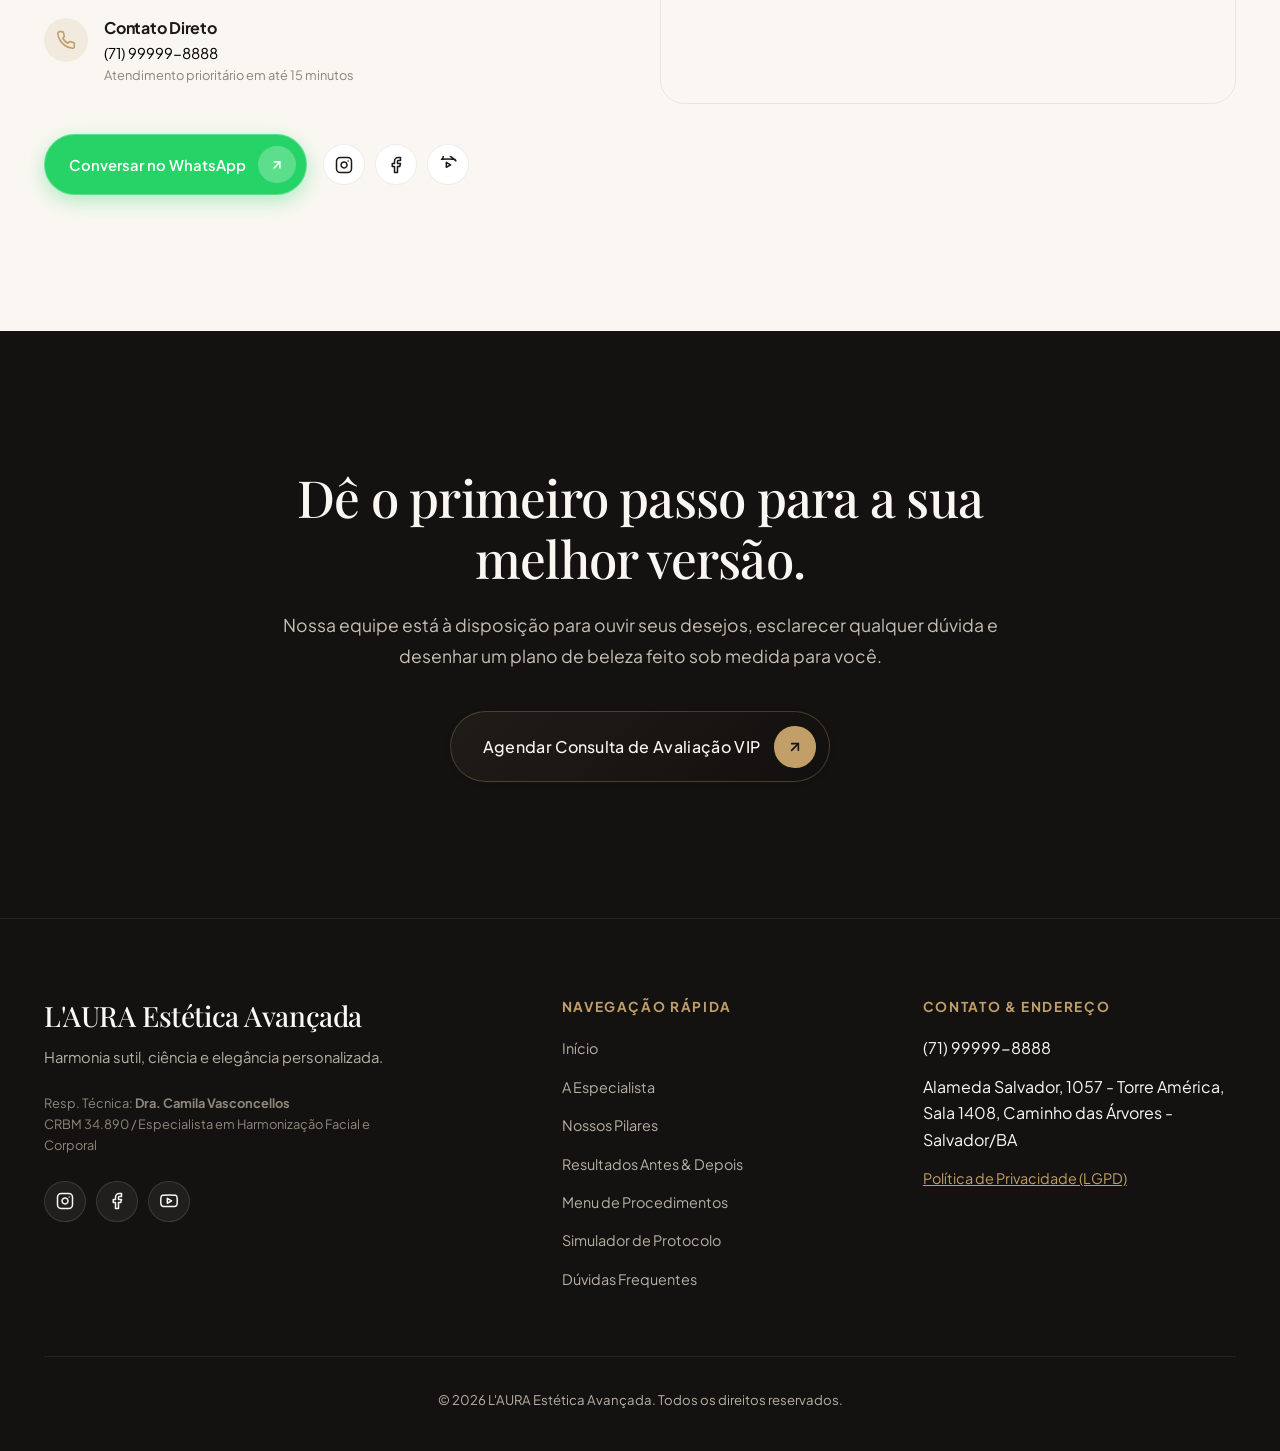
==== commit 48b385ea: "fix(mobile): remove foto da especialista do fundo da hero no mobile deixando o destaque principal na" ====
--- a/index.html
+++ b/index.html
@@ -148,6 +148,27 @@
          HERO SECTION (EDITORIAL SPLIT & HIGH CONVERSION)
          ====================================================================== -->
     <section class="hero-section" id="hero">
+      <!-- Redes Sociais no Canto Superior Direito (Desktop) -->
+      <div class="hero-top-social reveal-on-scroll">
+        <a href="https://instagram.com" class="social-icon-btn" data-social="instagram" aria-label="Instagram da clínica" target="_blank" rel="noopener noreferrer">
+          <svg width="18" height="18" viewBox="0 0 24 24" fill="none" stroke="currentColor" stroke-width="2" stroke-linecap="round" stroke-linejoin="round">
+            <rect x="2" y="2" width="20" height="20" rx="5" ry="5"></rect>
+            <path d="M16 11.37A4 4 0 1 1 12.63 8 4 4 0 0 1 16 11.37z"></path>
+            <line x1="17.5" y1="6.5" x2="17.51" y2="6.5"></line>
+          </svg>
+        </a>
+        <a href="https://facebook.com" class="social-icon-btn" data-social="facebook" aria-label="Facebook da clínica" target="_blank" rel="noopener noreferrer">
+          <svg width="18" height="18" viewBox="0 0 24 24" fill="none" stroke="currentColor" stroke-width="2" stroke-linecap="round" stroke-linejoin="round">
+            <path d="M18 2h-3a5 5 0 0 0-5 5v3H7v4h3v8h4v-8h3l1-4h-4V7a1 1 0 0 1 1-1h3z"></path>
+          </svg>
+        </a>
+        <a href="https://youtube.com" class="social-icon-btn" data-social="youtube" aria-label="YouTube da clínica" target="_blank" rel="noopener noreferrer">
+          <svg width="18" height="18" viewBox="0 0 24 24" fill="none" stroke="currentColor" stroke-width="2" stroke-linecap="round" stroke-linejoin="round">
+            <path d="M22.54 6.42a2.78 2.78 0 0 0-1.94-2C18.88 4 12 4 12 4s-6.88 0-8.6.46a2.78 2.78 0 0 0-1.94 2A29 29 0 0 0 1 11.75a29 29 0 0 0 .46 5.33A2.78 2.78 0 0 0 3.4 19c1.72.46 8.6.46 8.6.46s6.88 0 8.6-.46a2.78 2.78 0 0 0 1.94-2 29 29 0 0 0 .46-5.25 29 29 0 0 0-.46-5.33z"></path>
+            <polygon points="9.75 15.02 15.5 11.75 9.75 8.48 9.75 15.02"></polygon>
+          </svg>
+        </a>
+      </div>
       <div class="container">
         <div class="hero-grid">
           
@@ -167,31 +188,6 @@
                   </svg>
                 </span>
               </button>
-            </div>
-
-            <!-- Redes Sociais: Canto Superior Direito no Desktop / Abaixo do CTA no Mobile -->
-            <div class="hero-top-social reveal-on-scroll">
-              <span class="hero-social-label">Acompanhe nossa clínica:</span>
-              <div class="hero-social-icons">
-                <a href="https://instagram.com" class="social-icon-btn" data-social="instagram" aria-label="Instagram da clínica" target="_blank" rel="noopener noreferrer">
-                  <svg width="18" height="18" viewBox="0 0 24 24" fill="none" stroke="currentColor" stroke-width="2" stroke-linecap="round" stroke-linejoin="round">
-                    <rect x="2" y="2" width="20" height="20" rx="5" ry="5"></rect>
-                    <path d="M16 11.37A4 4 0 1 1 12.63 8 4 4 0 0 1 16 11.37z"></path>
-                    <line x1="17.5" y1="6.5" x2="17.51" y2="6.5"></line>
-                  </svg>
-                </a>
-                <a href="https://facebook.com" class="social-icon-btn" data-social="facebook" aria-label="Facebook da clínica" target="_blank" rel="noopener noreferrer">
-                  <svg width="18" height="18" viewBox="0 0 24 24" fill="none" stroke="currentColor" stroke-width="2" stroke-linecap="round" stroke-linejoin="round">
-                    <path d="M18 2h-3a5 5 0 0 0-5 5v3H7v4h3v8h4v-8h3l1-4h-4V7a1 1 0 0 1 1-1h3z"></path>
-                  </svg>
-                </a>
-                <a href="https://youtube.com" class="social-icon-btn" data-social="youtube" aria-label="YouTube da clínica" target="_blank" rel="noopener noreferrer">
-                  <svg width="18" height="18" viewBox="0 0 24 24" fill="none" stroke="currentColor" stroke-width="2" stroke-linecap="round" stroke-linejoin="round">
-                    <path d="M22.54 6.42a2.78 2.78 0 0 0-1.94-2C18.88 4 12 4 12 4s-6.88 0-8.6.46a2.78 2.78 0 0 0-1.94 2A29 29 0 0 0 1 11.75a29 29 0 0 0 .46 5.33A2.78 2.78 0 0 0 3.4 19c1.72.46 8.6.46 8.6.46s6.88 0 8.6-.46a2.78 2.78 0 0 0 1.94-2 29 29 0 0 0 .46-5.25 29 29 0 0 0-.46-5.33z"></path>
-                    <polygon points="9.75 15.02 15.5 11.75 9.75 8.48 9.75 15.02"></polygon>
-                  </svg>
-                </a>
-              </div>
             </div>
           </div>
 
--- a/styles.css
+++ b/styles.css
@@ -526,7 +526,7 @@
   box-shadow: 0 0 16px rgba(194, 159, 104, 0.3);
 }
 
-/* Hero Top-Right Social Media Container (Base) */
+/* Hero Top-Right Social Media Container */
 .hero-top-social {
   position: absolute;
   top: 6.5rem;
@@ -535,16 +535,6 @@
   align-items: center;
   gap: 0.75rem;
   z-index: 35;
-}
-
-.hero-social-label {
-  display: none;
-}
-
-.hero-social-icons {
-  display: flex;
-  align-items: center;
-  gap: 0.75rem;
 }
 
 /* Hamburger Morph Button */
@@ -681,82 +671,54 @@
 
 @media (max-width: 991px) {
   .hero-section {
-    min-height: 100dvh;
-    padding-top: 7.75rem;
-    padding-bottom: 5rem;
+    min-height: 85dvh;
+    padding-top: 8rem;
+    padding-bottom: 4.5rem;
     display: flex;
     align-items: center;
   }
 
+  /* No mobile, a foto da especialista NÃO fica no fundo da hero (removida conforme sua escolha),
+     deixando o fundo 100% limpo com iluminação sutil de luxo, e todo o destaque para a 2ª seção */
   .hero-section::before {
     top: 0;
     right: 0;
     bottom: 0;
     left: 0;
     background-image: 
-      linear-gradient(180deg, 
-        rgba(16, 14, 12, 0.94) 0%, 
-        rgba(16, 14, 12, 0.86) 24%, 
-        rgba(16, 14, 12, 0.90) 65%, 
-        rgba(16, 14, 12, 0.98) 100%
-      ),
-      radial-gradient(ellipse at 85% 18%, rgba(226, 196, 147, 0.16) 0%, transparent 55%),
-      url('assets/images/specialist.jpg');
-    background-position: 85% 12%;
+      radial-gradient(ellipse at 50% 20%, rgba(226, 196, 147, 0.12) 0%, transparent 65%),
+      linear-gradient(180deg, #141210 0%, #181512 50%, #141210 100%);
+    background-position: center;
     background-size: cover;
   }
 
-  /* No mobile/tablet, as redes sociais descem para baixo do CTA em formato de barra de autoridade */
-  .hero-section .hero-top-social {
-    position: static !important;
-    margin-top: 1.85rem !important;
-    display: flex !important;
-    align-items: center !important;
-    flex-wrap: wrap !important;
-    gap: 0.85rem !important;
-    z-index: 10 !important;
-  }
-
-  .hero-social-label {
-    display: inline-block !important;
-    font-size: 0.825rem !important;
-    color: #D6CEC3 !important;
-    font-weight: 500 !important;
-    letter-spacing: 0.02em !important;
-  }
-
-  .hero-social-icons {
-    display: flex !important;
-    align-items: center !important;
-    gap: 0.65rem !important;
-  }
-
-  .hero-social-icons .social-icon-btn {
-    width: 2.5rem !important;
-    height: 2.5rem !important;
+  /* No mobile, ocultamos os icones de redes sociais soltos no topo para visual limpo e sofisticado */
+  .hero-top-social {
+    display: none !important;
   }
 }
 
 @media (max-width: 768px) {
   .hero-section {
-    padding-top: 7rem;
-    padding-bottom: 4.5rem;
+    min-height: 80dvh;
+    padding-top: 7.5rem;
+    padding-bottom: 4rem;
   }
 
   .hero-copy h1 {
-    font-size: clamp(1.95rem, 7.2vw, 2.45rem);
-    line-height: 1.18;
+    font-size: clamp(2rem, 7.5vw, 2.75rem);
+    line-height: 1.15;
     margin-bottom: 1.25rem;
-    color: #FFFFFF;
-    text-shadow: 0 2px 20px rgba(0, 0, 0, 0.95), 0 0 3px rgba(0, 0, 0, 0.95);
+    color: #FAF7F2;
+    text-shadow: 0 2px 20px rgba(0, 0, 0, 0.4);
   }
 
   .hero-description {
-    font-size: 0.975rem;
-    line-height: 1.7;
-    margin-bottom: 1.85rem;
-    color: #EAE4DC;
-    text-shadow: 0 1px 12px rgba(0, 0, 0, 0.95);
+    font-size: 1.05rem;
+    line-height: 1.75;
+    margin-bottom: 2rem;
+    color: #D6CEC3;
+    text-shadow: 0 1px 8px rgba(0, 0, 0, 0.3);
   }
 
   .hero-cta-group {
@@ -766,8 +728,8 @@
   .hero-cta-group .btn-primary {
     width: 100%;
     justify-content: center;
-    padding: 0.95rem 1.5rem;
-    font-size: 0.975rem;
+    padding: 1rem 1.75rem;
+    font-size: 1rem;
   }
 }
 
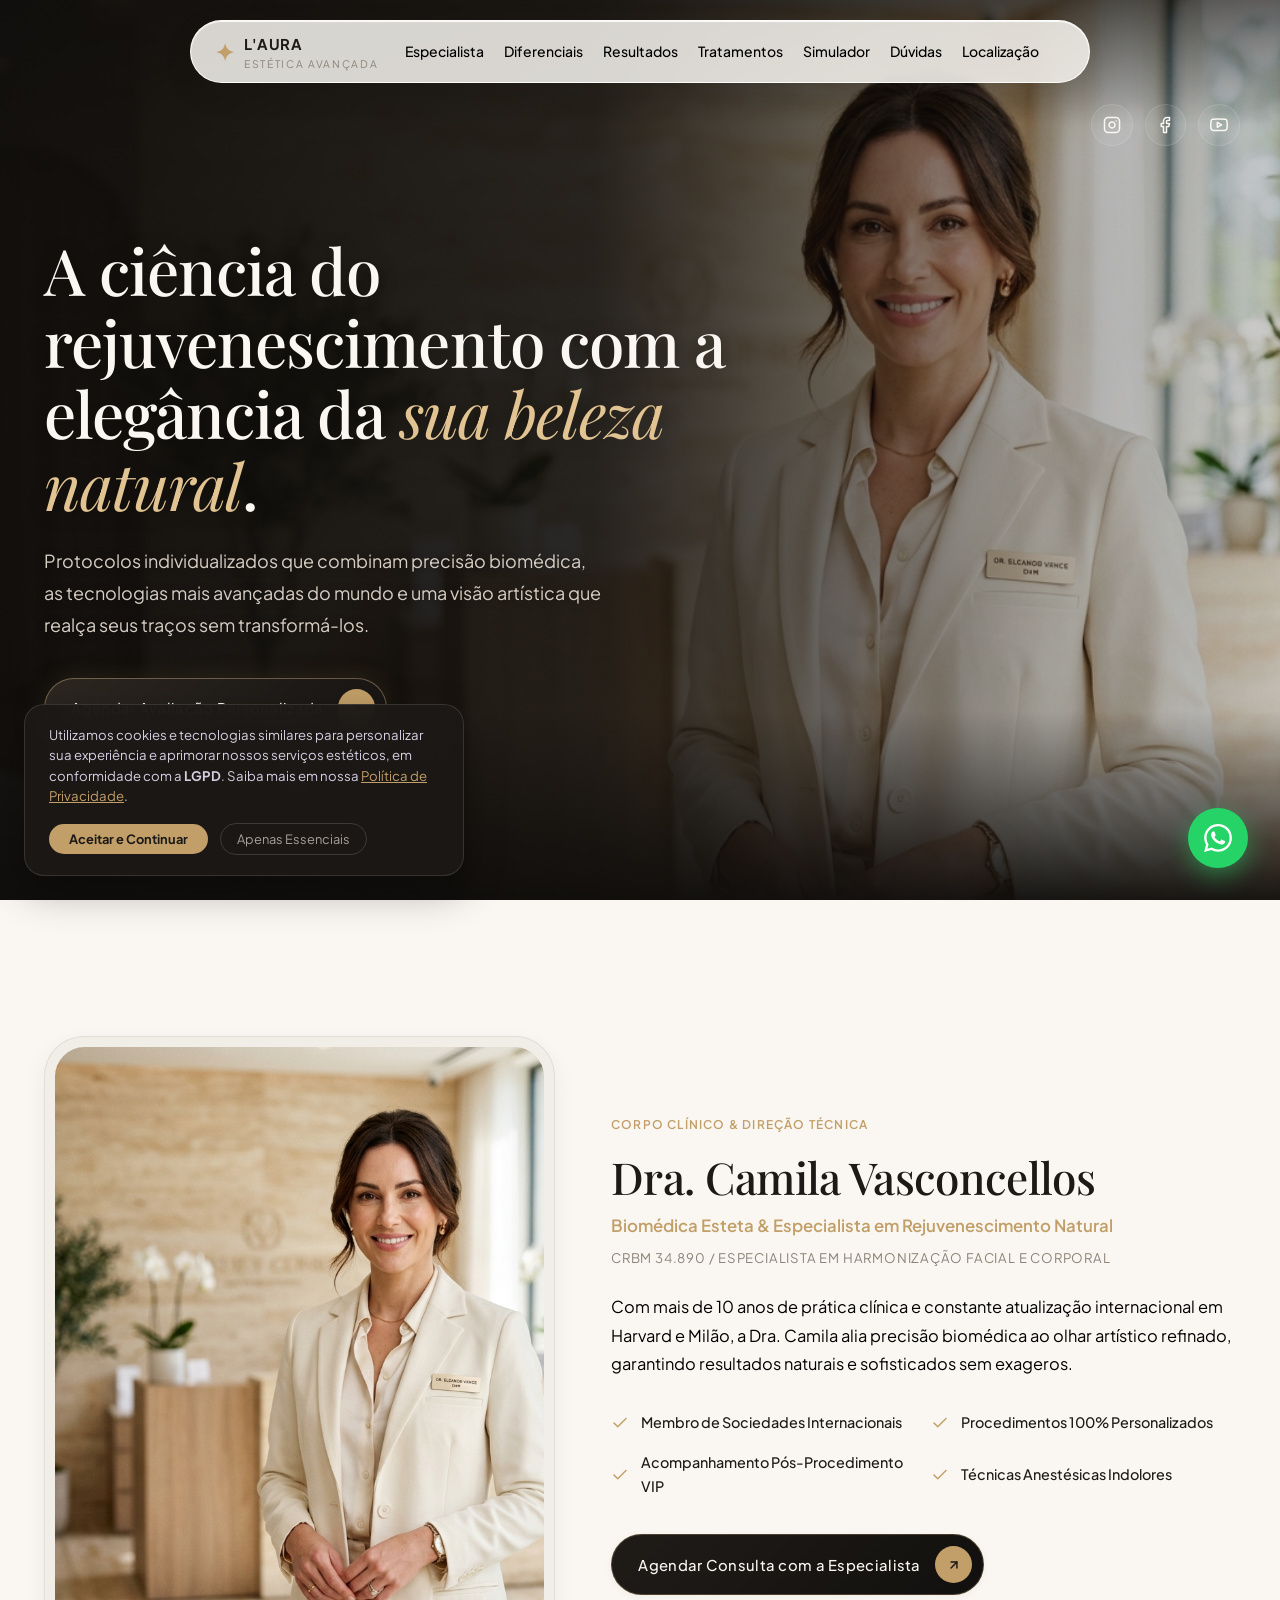
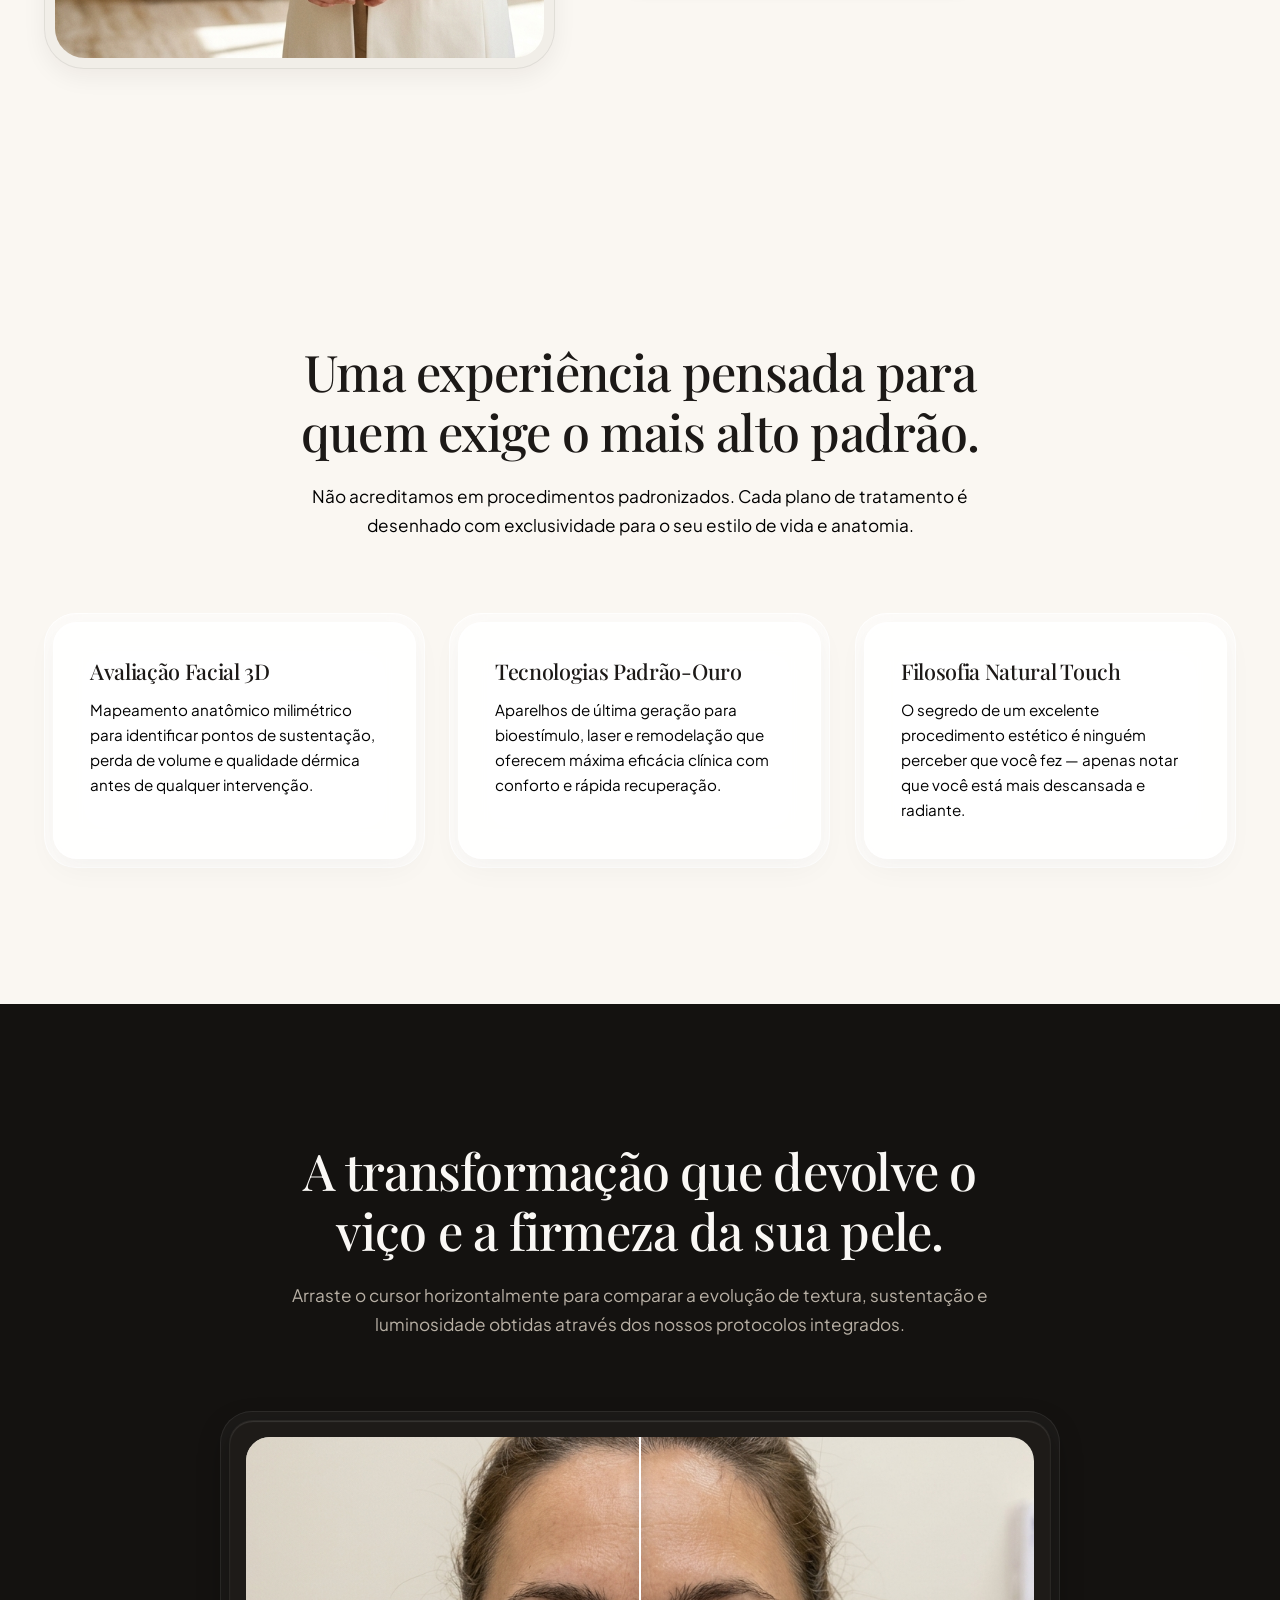
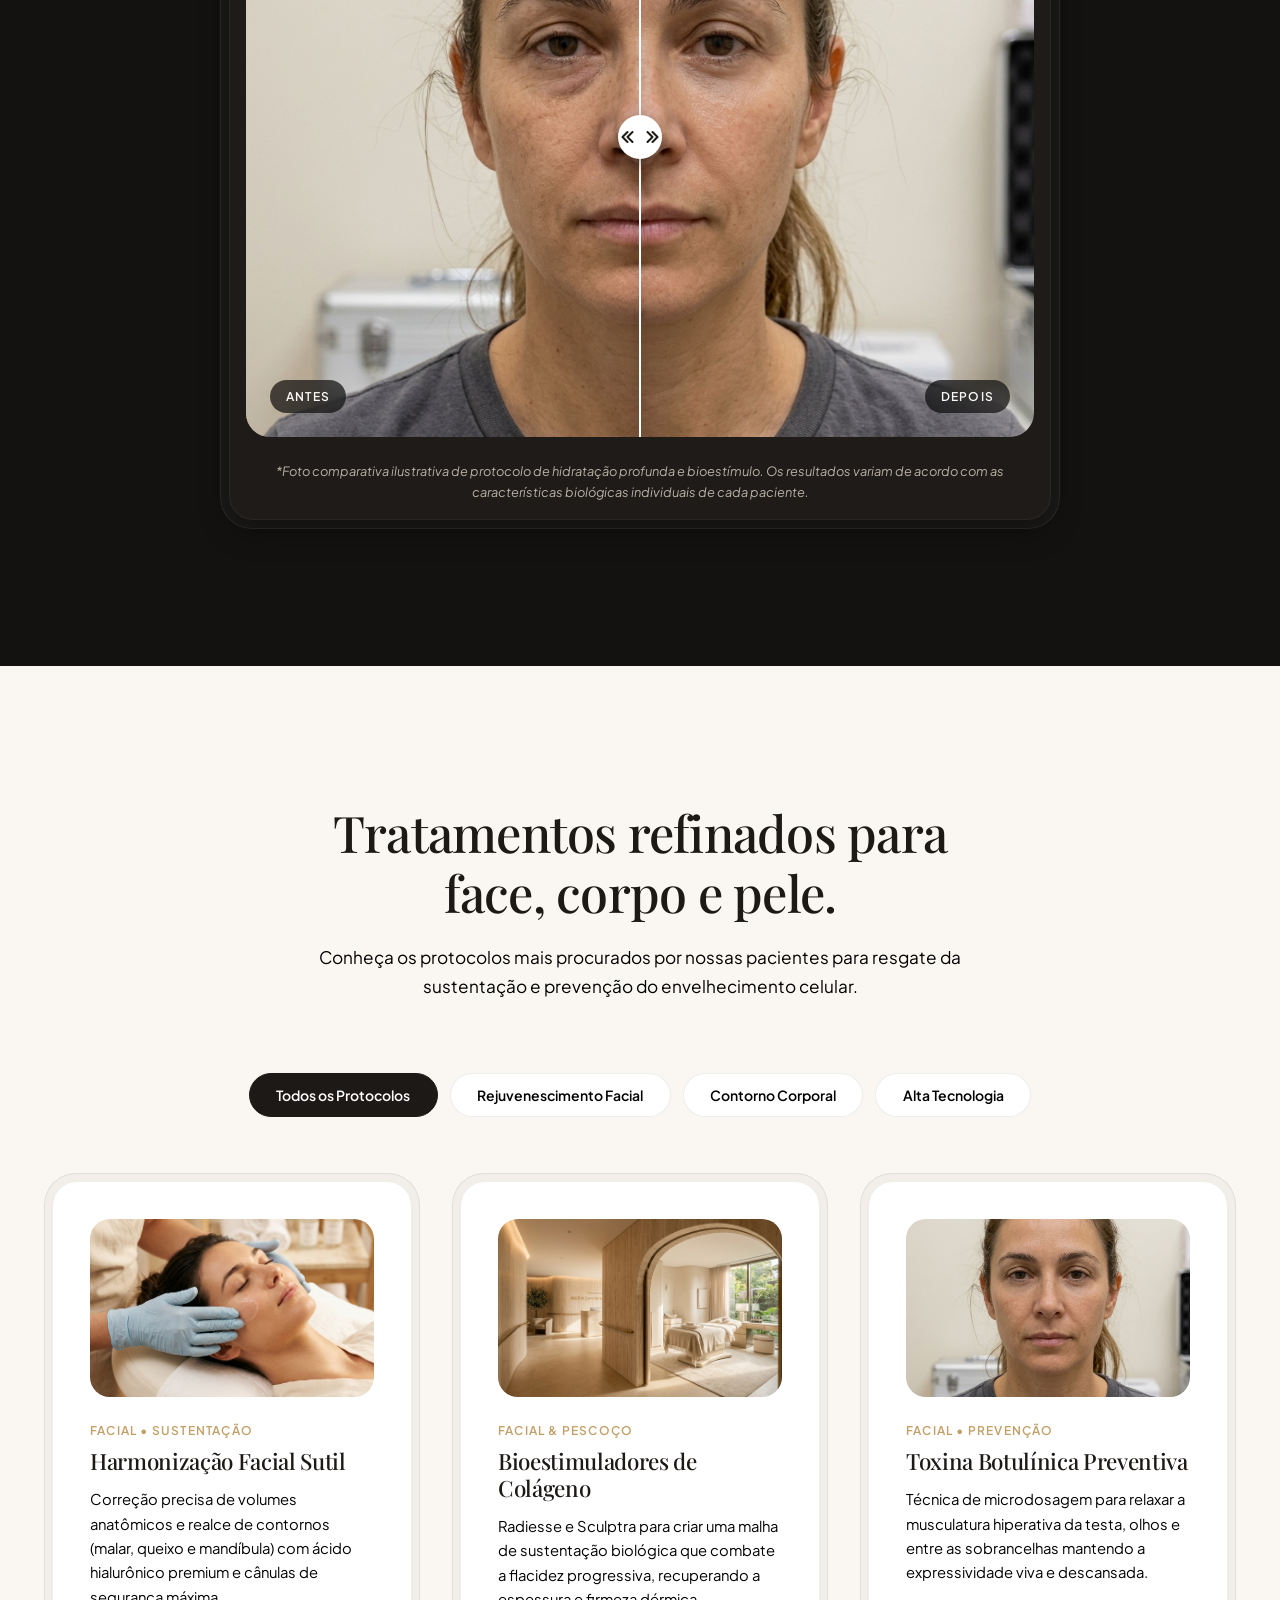
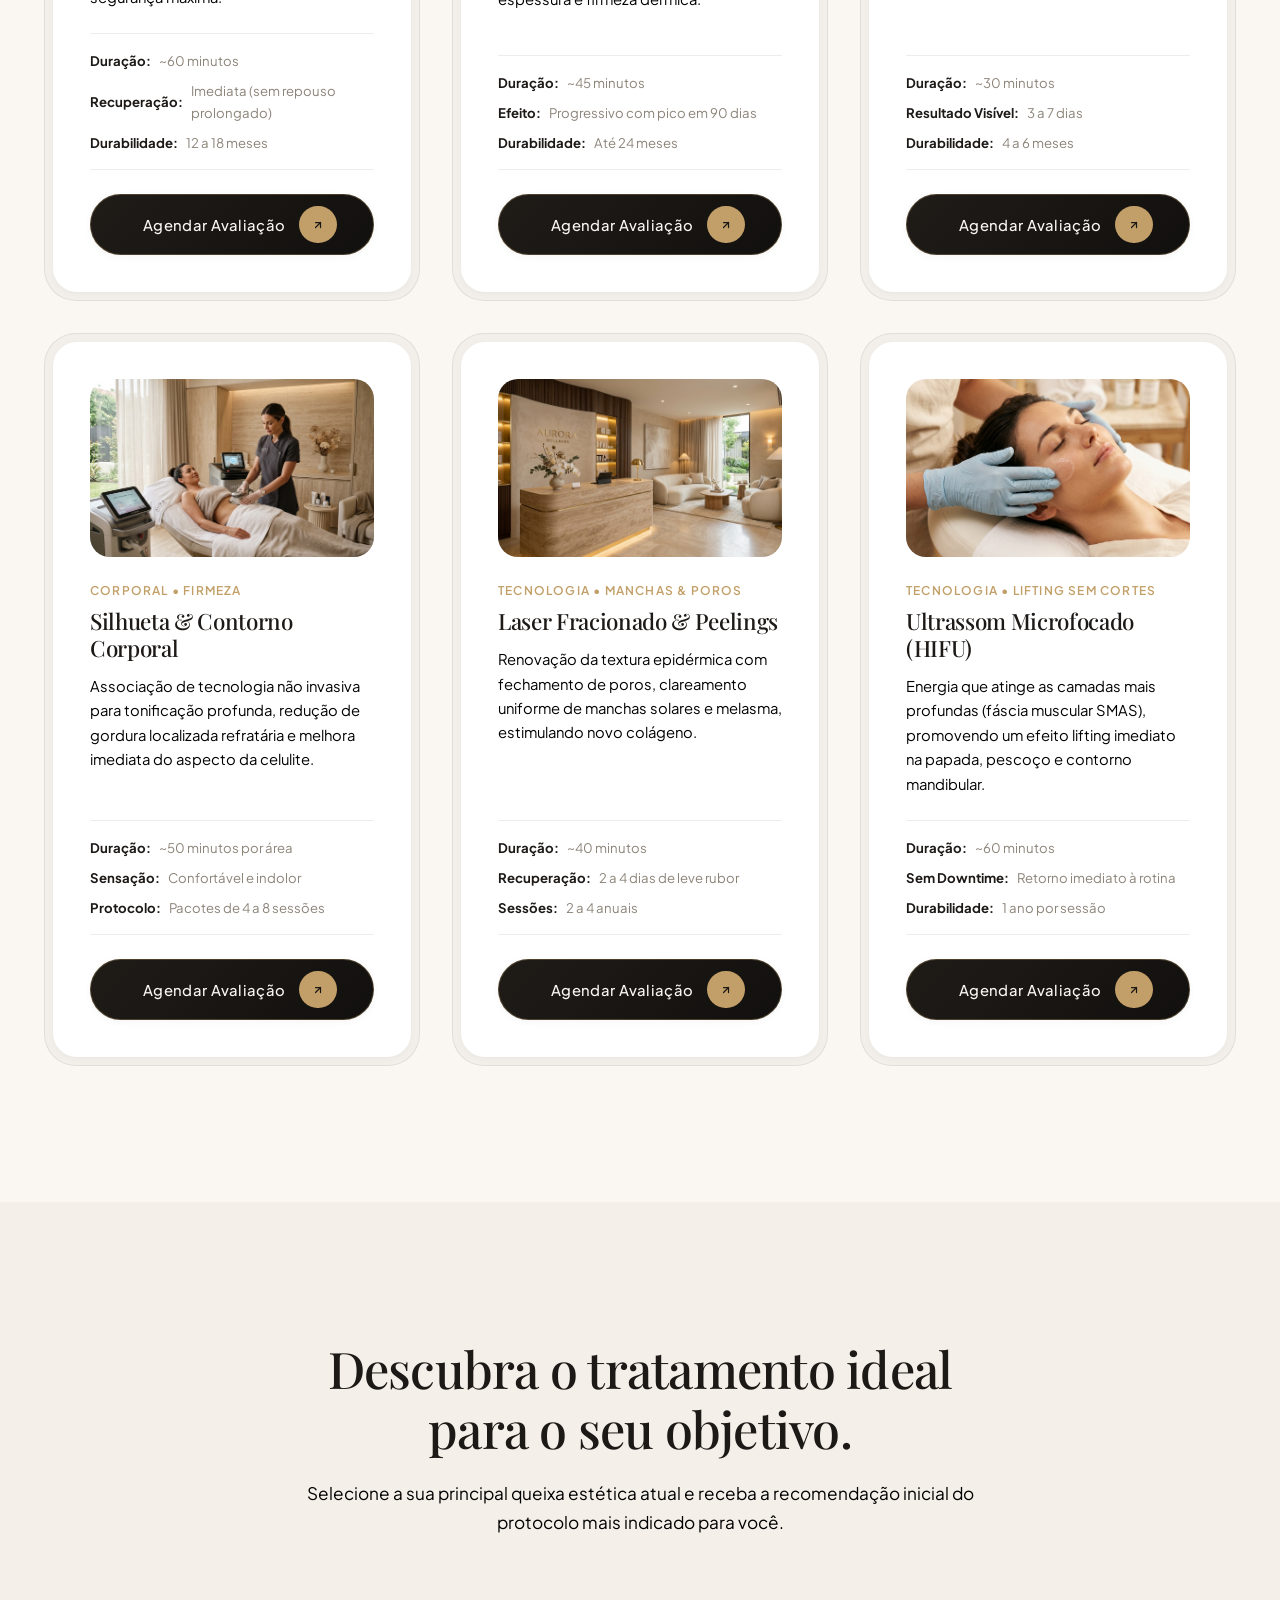
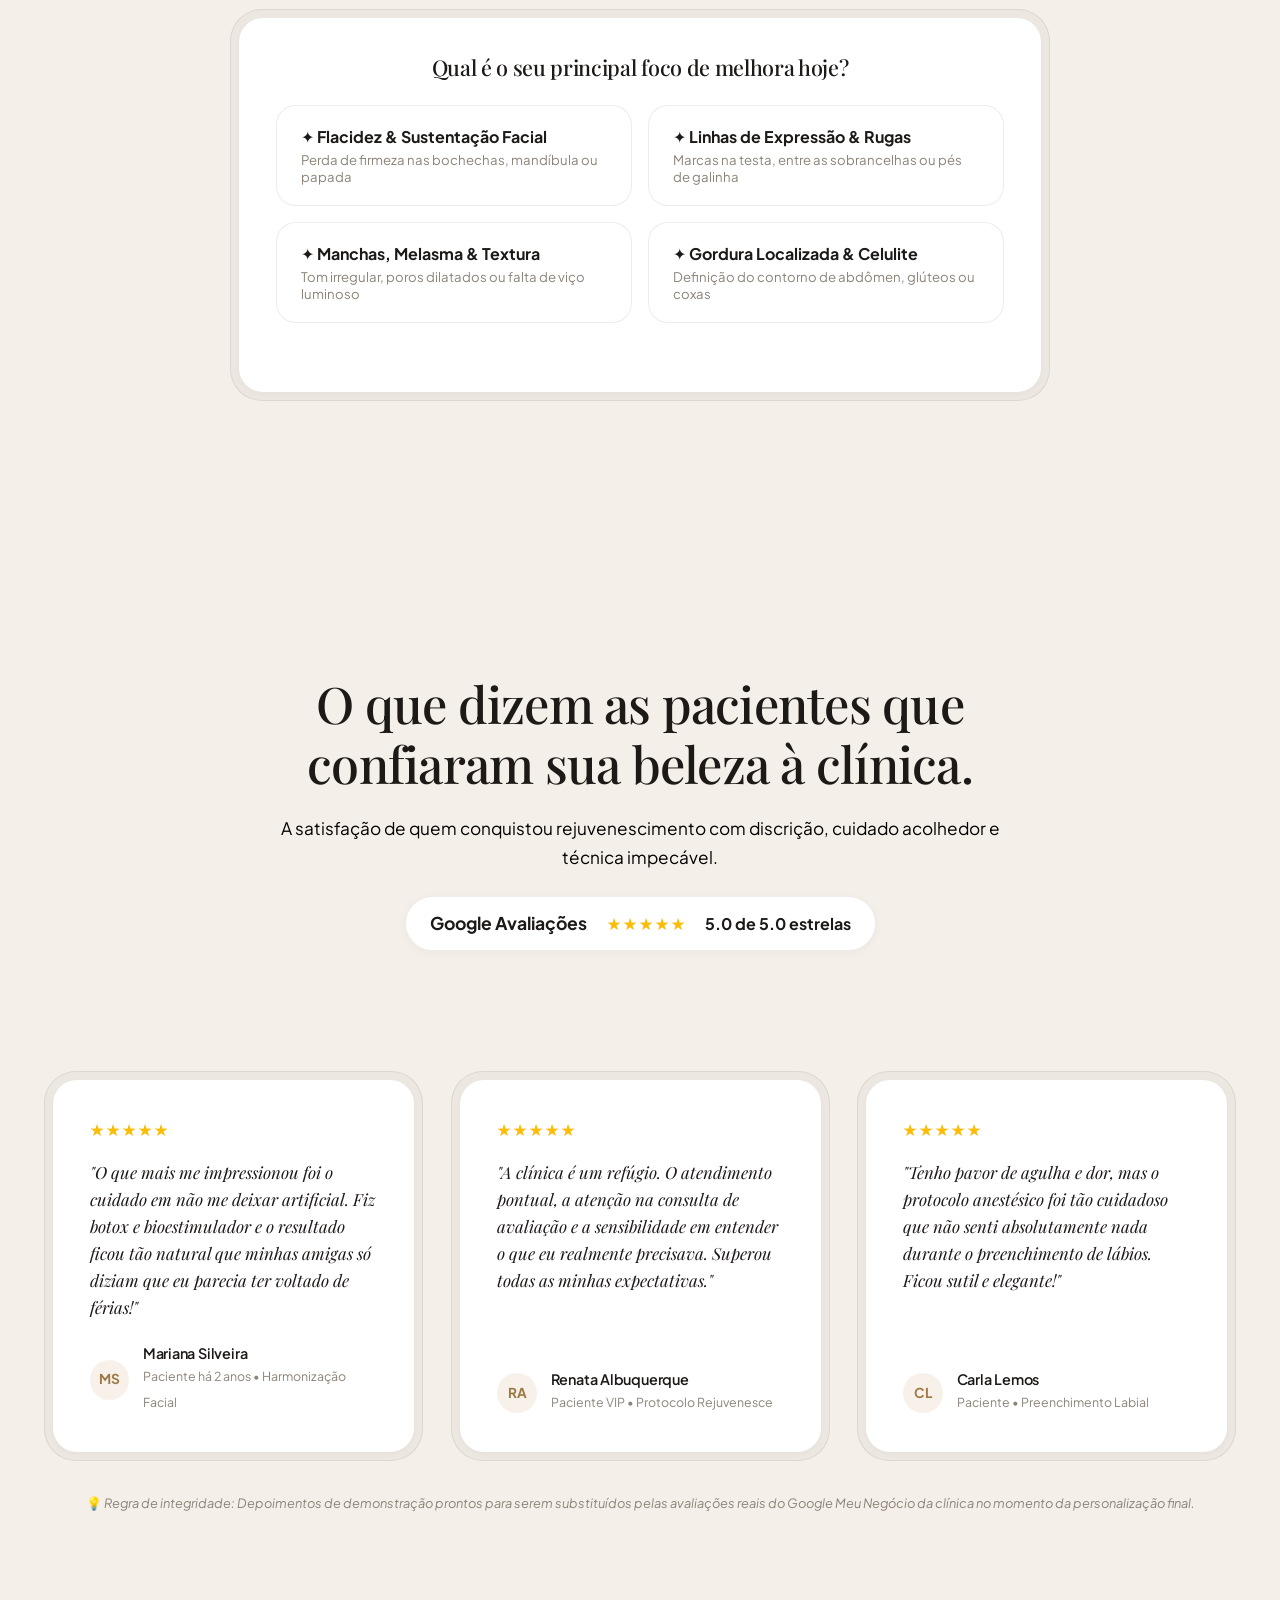
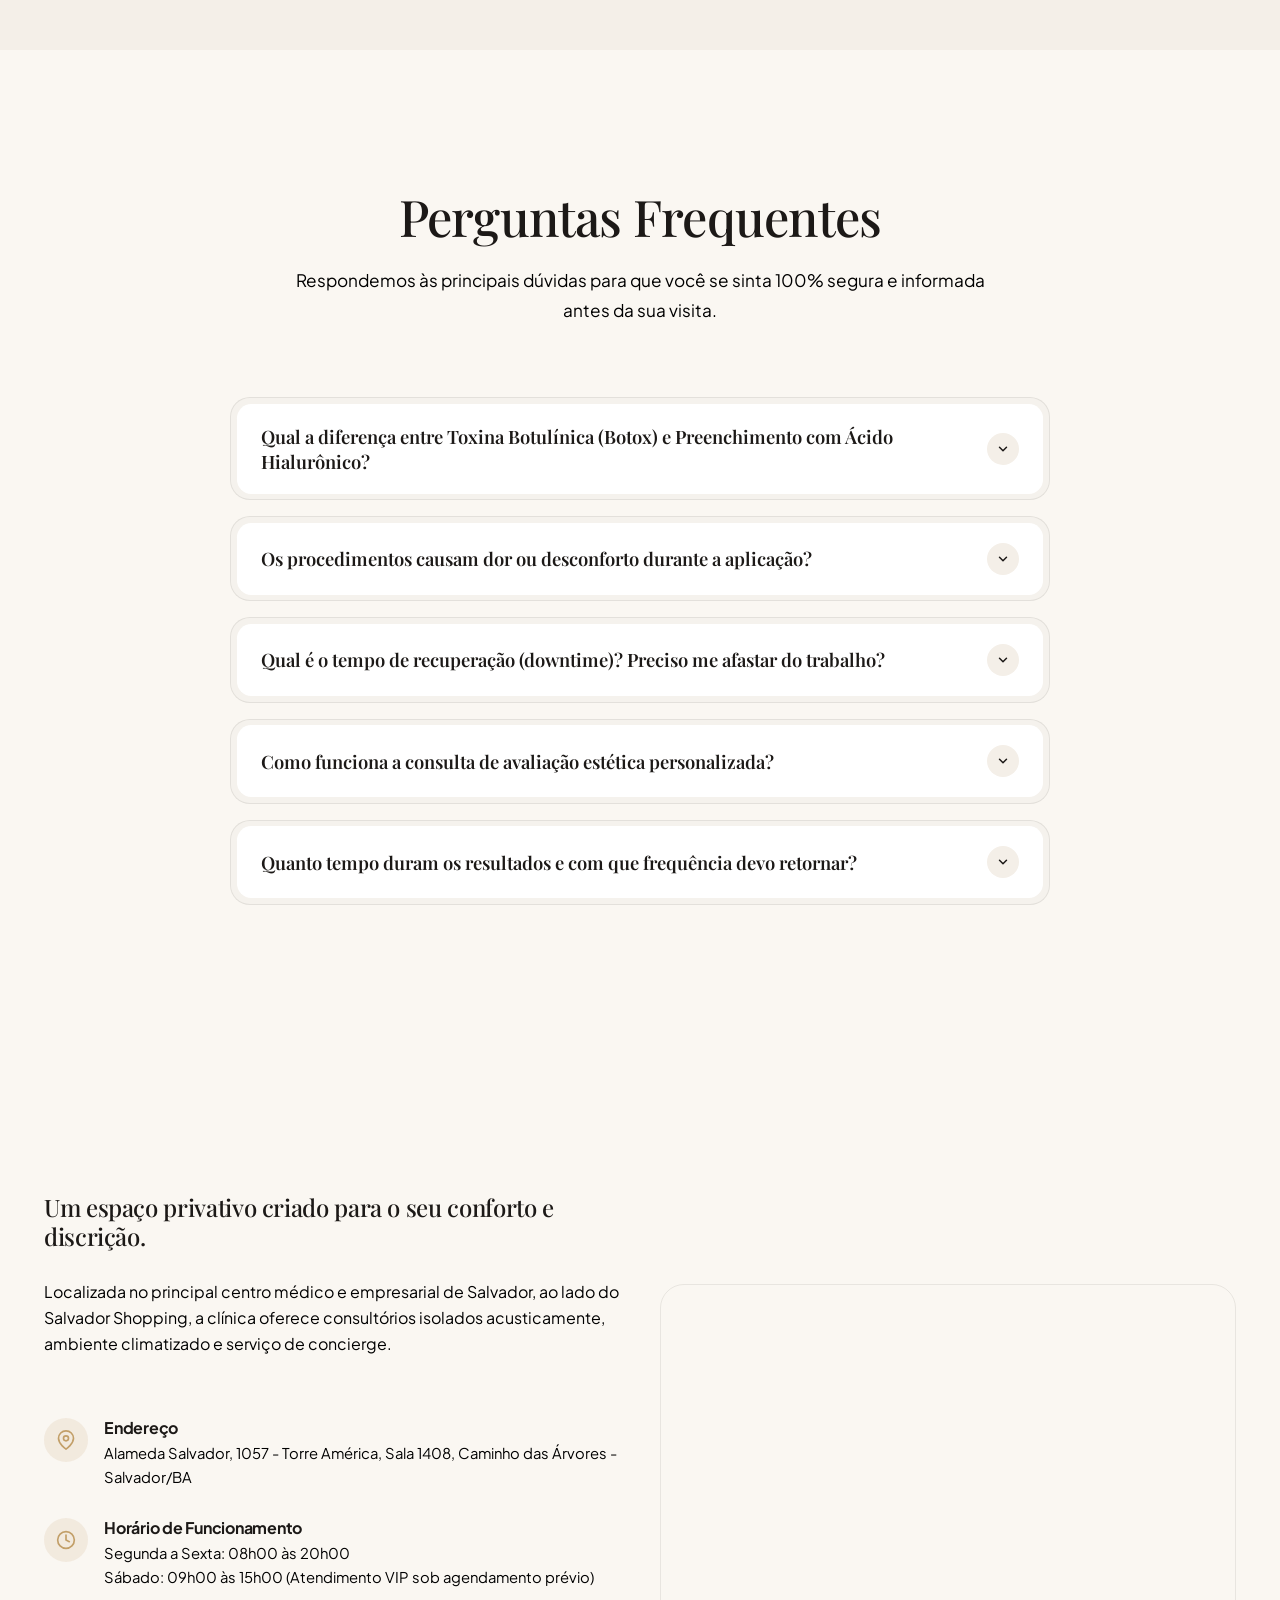
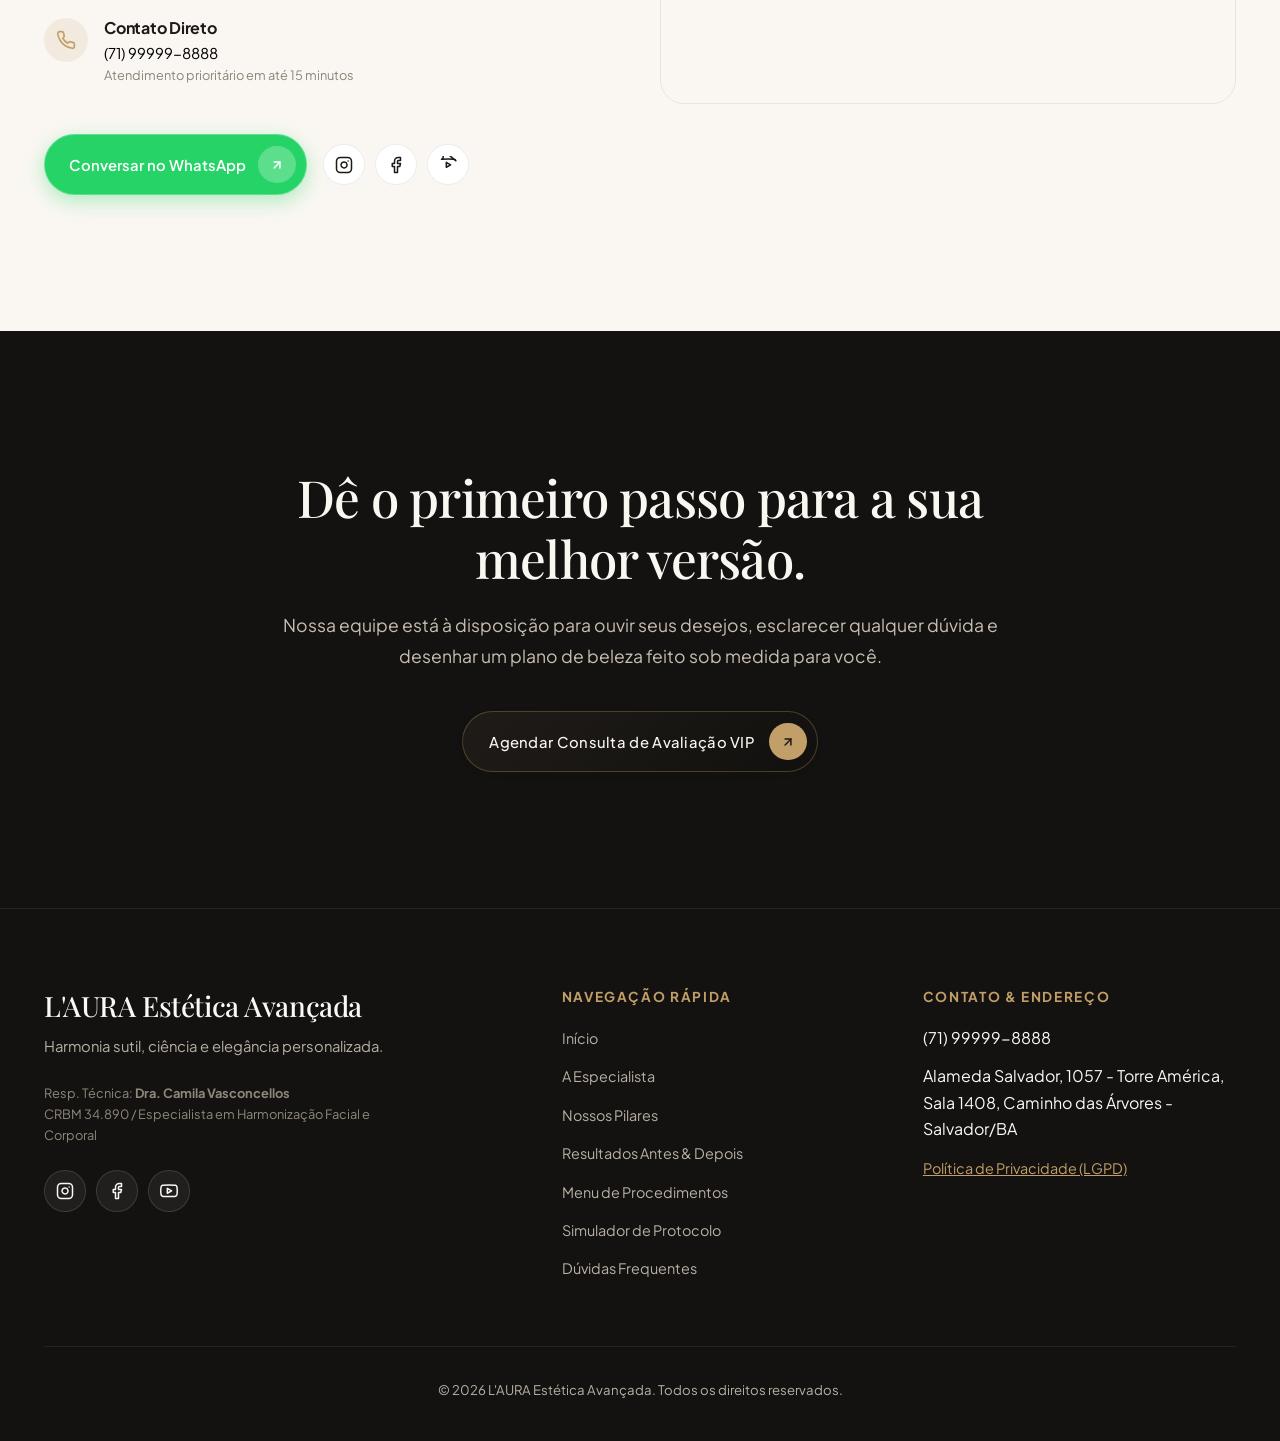
==== commit 3c6e3793: "style(mobile): reduz largura dos botoes para formato compacto elegante (fit-content)" ====
--- a/index.html
+++ b/index.html
@@ -172,6 +172,11 @@
       <div class="container">
         <div class="hero-grid">
           
+          <!-- Foto da Especialista no Topo (Mobile, sem quadro, integrada sobre a head) -->
+          <div class="hero-mobile-specialist reveal-on-scroll">
+            <img src="assets/images/specialist.jpg" alt="Dra. Camila Vasconcellos - Especialista Técnica L'AURA" width="600" height="750" class="hero-mobile-photo" loading="eager" fetchpriority="high">
+          </div>
+
           <div class="hero-copy reveal-on-scroll">
             <h1>A ciência do rejuvenescimento com a elegância da <em>sua beleza natural</em>.</h1>
             <p class="hero-description">
@@ -915,10 +920,10 @@
             Nossa equipe está à disposição para ouvir seus desejos, esclarecer qualquer dúvida e desenhar um plano de beleza feito sob medida para você.
           </p>
 
-          <button class="btn-primary" data-action="open-modal-booking" style="font-size: 1rem; padding: 0.85rem 0.85rem 0.85rem 2rem;">
+          <button class="btn-primary" data-action="open-modal-booking">
             <span>Agendar Consulta de Avaliação VIP</span>
-            <span class="btn-trailing-icon" style="width: 2.6rem; height: 2.6rem;">
-              <svg width="16" height="16" viewBox="0 0 24 24" fill="none" stroke="currentColor" stroke-width="2.5" stroke-linecap="round" stroke-linejoin="round">
+            <span class="btn-trailing-icon">
+              <svg width="14" height="14" viewBox="0 0 24 24" fill="none" stroke="currentColor" stroke-width="2.5" stroke-linecap="round" stroke-linejoin="round">
                 <line x1="7" y1="17" x2="17" y2="7"></line>
                 <polyline points="7 7 17 7 17 17"></polyline>
               </svg>
--- a/styles.css
+++ b/styles.css
@@ -299,6 +299,17 @@
 .btn-primary:hover .btn-trailing-icon {
   transform: translateX(3px) scale(1.05);
   background: #D8B780;
+}
+
+@media (max-width: 768px) {
+  .btn-primary, .btn-secondary, .btn-whatsapp {
+    width: auto;
+    max-width: fit-content;
+  }
+  .btn-trailing-icon {
+    width: 2.15rem;
+    height: 2.15rem;
+  }
 }
 
 .btn-secondary {
@@ -669,30 +680,53 @@
   }
 }
 
+/* Especialista no topo da Hero (oculto no desktop) */
+.hero-mobile-specialist {
+  display: none;
+}
+
 @media (max-width: 991px) {
   .hero-section {
-    min-height: 85dvh;
-    padding-top: 8rem;
+    min-height: auto;
+    padding-top: 6.75rem;
     padding-bottom: 4.5rem;
-    display: flex;
-    align-items: center;
-  }
-
-  /* No mobile, a foto da especialista NÃO fica no fundo da hero (removida conforme sua escolha),
-     deixando o fundo 100% limpo com iluminação sutil de luxo, e todo o destaque para a 2ª seção */
+    display: block;
+  }
+
   .hero-section::before {
     top: 0;
     right: 0;
     bottom: 0;
     left: 0;
     background-image: 
-      radial-gradient(ellipse at 50% 20%, rgba(226, 196, 147, 0.12) 0%, transparent 65%),
-      linear-gradient(180deg, #141210 0%, #181512 50%, #141210 100%);
+      radial-gradient(ellipse at 50% 12%, rgba(226, 196, 147, 0.12) 0%, transparent 65%),
+      linear-gradient(180deg, #141210 0%, #171513 55%, #141210 100%);
     background-position: center;
     background-size: cover;
   }
 
-  /* No mobile, ocultamos os icones de redes sociais soltos no topo para visual limpo e sofisticado */
+  /* No mobile, a especialista fica livre (sem quadro) diretamente acima da head e subhead */
+  .hero-mobile-specialist {
+    display: flex;
+    justify-content: center;
+    width: 100%;
+    margin-bottom: 0.75rem;
+  }
+
+  .hero-mobile-photo {
+    width: min(320px, 85vw);
+    aspect-ratio: 4 / 4.4;
+    object-fit: cover;
+    object-position: center 12%;
+    display: block;
+    border: none;
+    background: transparent;
+    /* Suave dissolução na base para fundir organicamente sobre a head sem corte abrupto nem quadro */
+    -webkit-mask-image: linear-gradient(to bottom, rgba(0,0,0,1) 0%, rgba(0,0,0,1) 62%, rgba(0,0,0,0) 100%);
+    mask-image: linear-gradient(to bottom, rgba(0,0,0,1) 0%, rgba(0,0,0,1) 62%, rgba(0,0,0,0) 100%);
+  }
+
+  /* No mobile, ocultamos os icones de redes sociais soltos no topo para visual limpo */
   .hero-top-social {
     display: none !important;
   }
@@ -700,36 +734,39 @@
 
 @media (max-width: 768px) {
   .hero-section {
-    min-height: 80dvh;
-    padding-top: 7.5rem;
-    padding-bottom: 4rem;
-  }
-
+    padding-top: 6.25rem;
+    padding-bottom: 3.75rem;
+  }
+
+  /* Headline (head) logo abaixo da especialista */
   .hero-copy h1 {
-    font-size: clamp(2rem, 7.5vw, 2.75rem);
-    line-height: 1.15;
-    margin-bottom: 1.25rem;
+    font-size: clamp(1.85rem, 6.8vw, 2.35rem);
+    line-height: 1.18;
+    margin-bottom: 1rem;
     color: #FAF7F2;
-    text-shadow: 0 2px 20px rgba(0, 0, 0, 0.4);
-  }
-
+    text-shadow: 0 2px 14px rgba(0, 0, 0, 0.4);
+  }
+
+  /* Subhead abaixo da headline */
   .hero-description {
-    font-size: 1.05rem;
-    line-height: 1.75;
-    margin-bottom: 2rem;
+    font-size: 0.975rem;
+    line-height: 1.65;
+    margin-bottom: 1.75rem;
     color: #D6CEC3;
     text-shadow: 0 1px 8px rgba(0, 0, 0, 0.3);
   }
 
   .hero-cta-group {
-    width: 100%;
+    width: auto;
+    display: flex;
+    justify-content: flex-start;
   }
 
   .hero-cta-group .btn-primary {
-    width: 100%;
-    justify-content: center;
-    padding: 1rem 1.75rem;
-    font-size: 1rem;
+    width: auto;
+    max-width: fit-content;
+    padding: 0.6rem 0.6rem 0.6rem 1.35rem;
+    font-size: 0.885rem;
   }
 }
 
@@ -1401,8 +1438,10 @@
     border-radius: calc(2rem - 0.65rem);
   }
   .specialist-content .btn-primary {
-    width: 100%;
-    justify-content: center;
+    width: auto;
+    max-width: fit-content;
+    padding: 0.6rem 0.6rem 0.6rem 1.35rem;
+    font-size: 0.885rem;
   }
 }
 
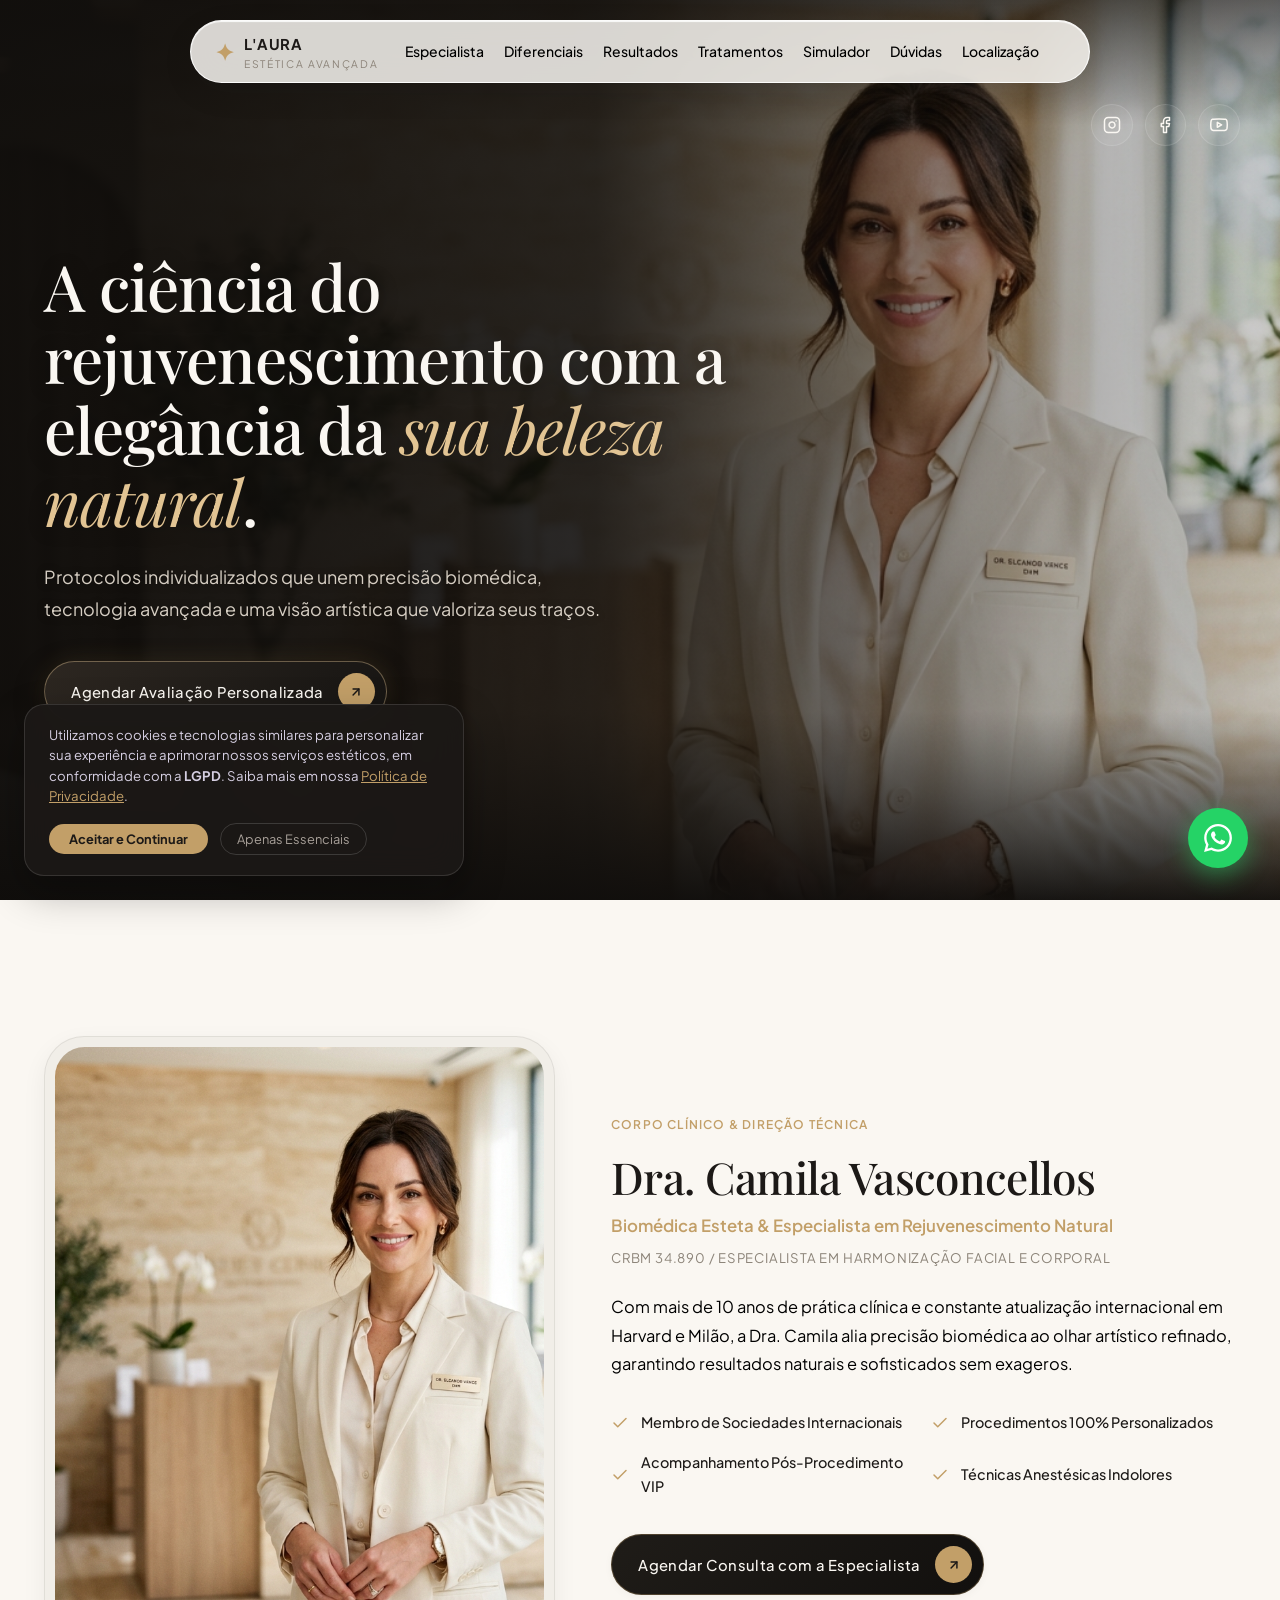
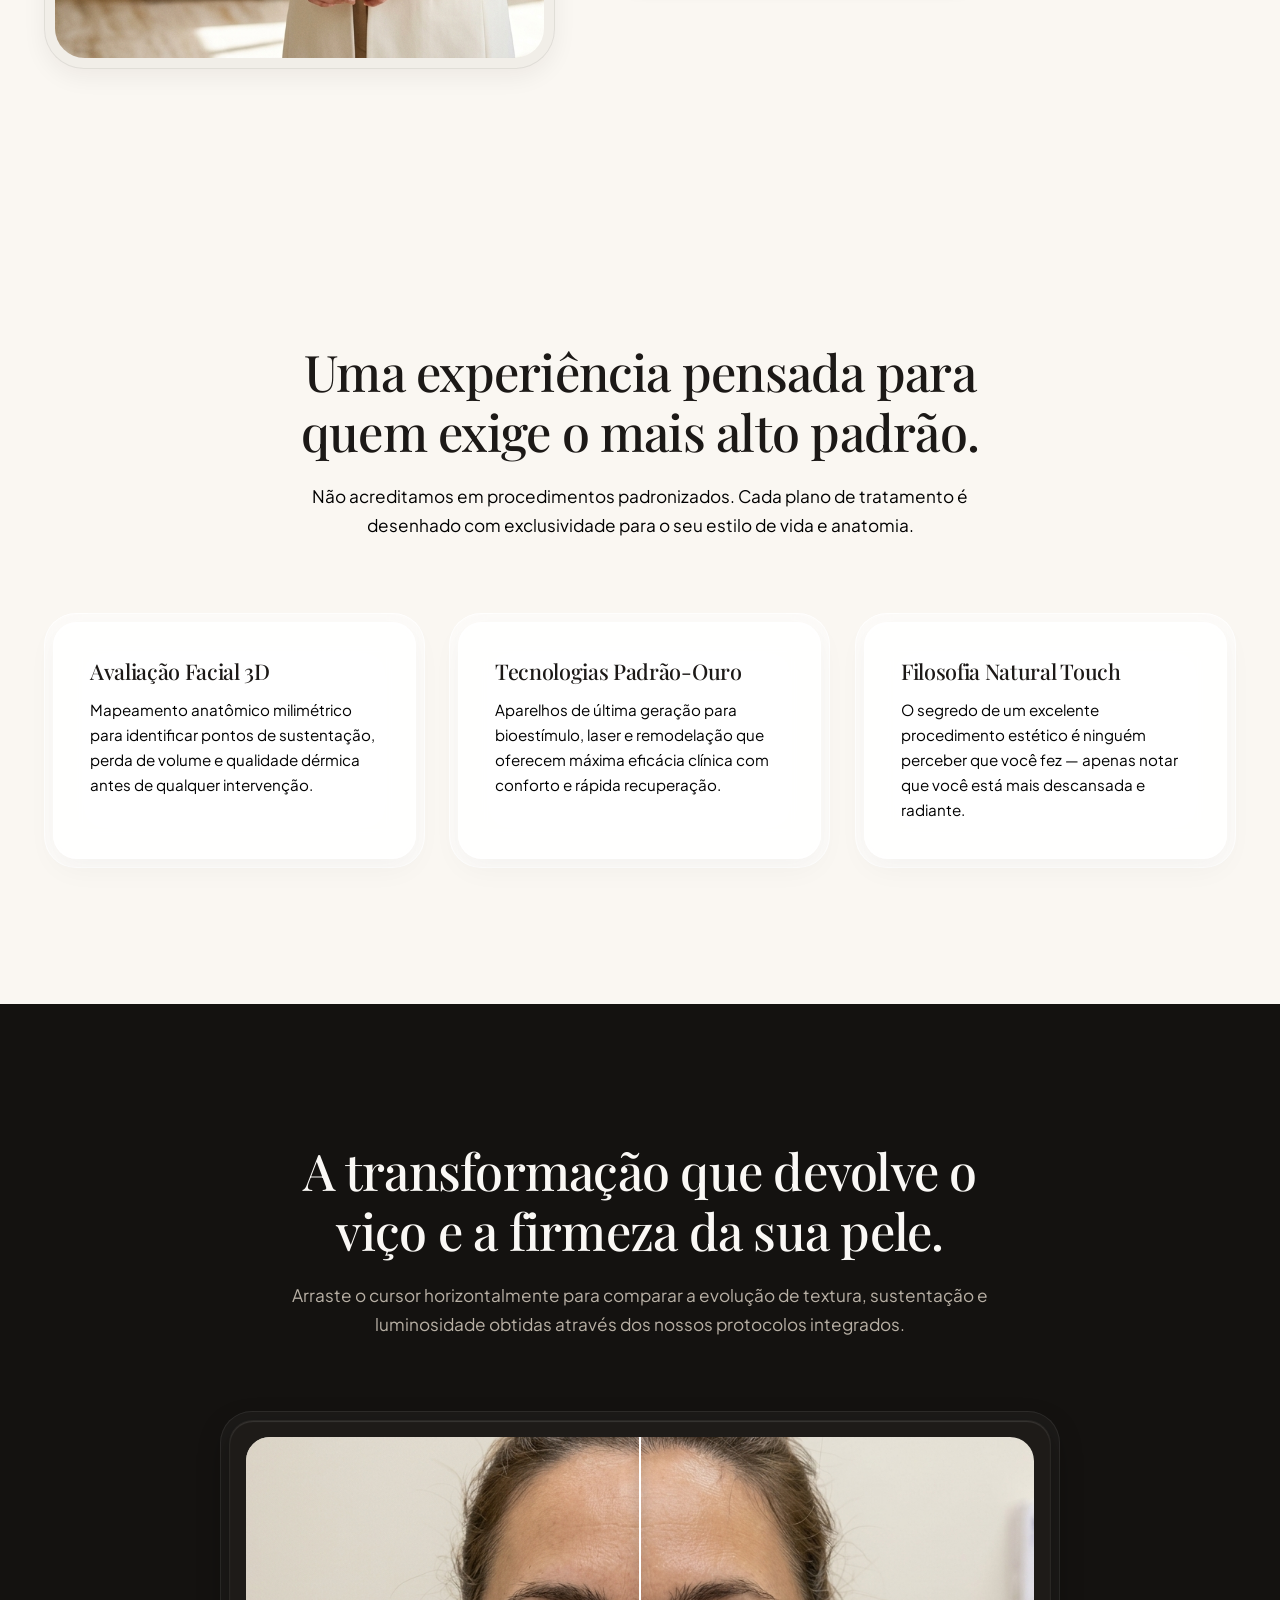
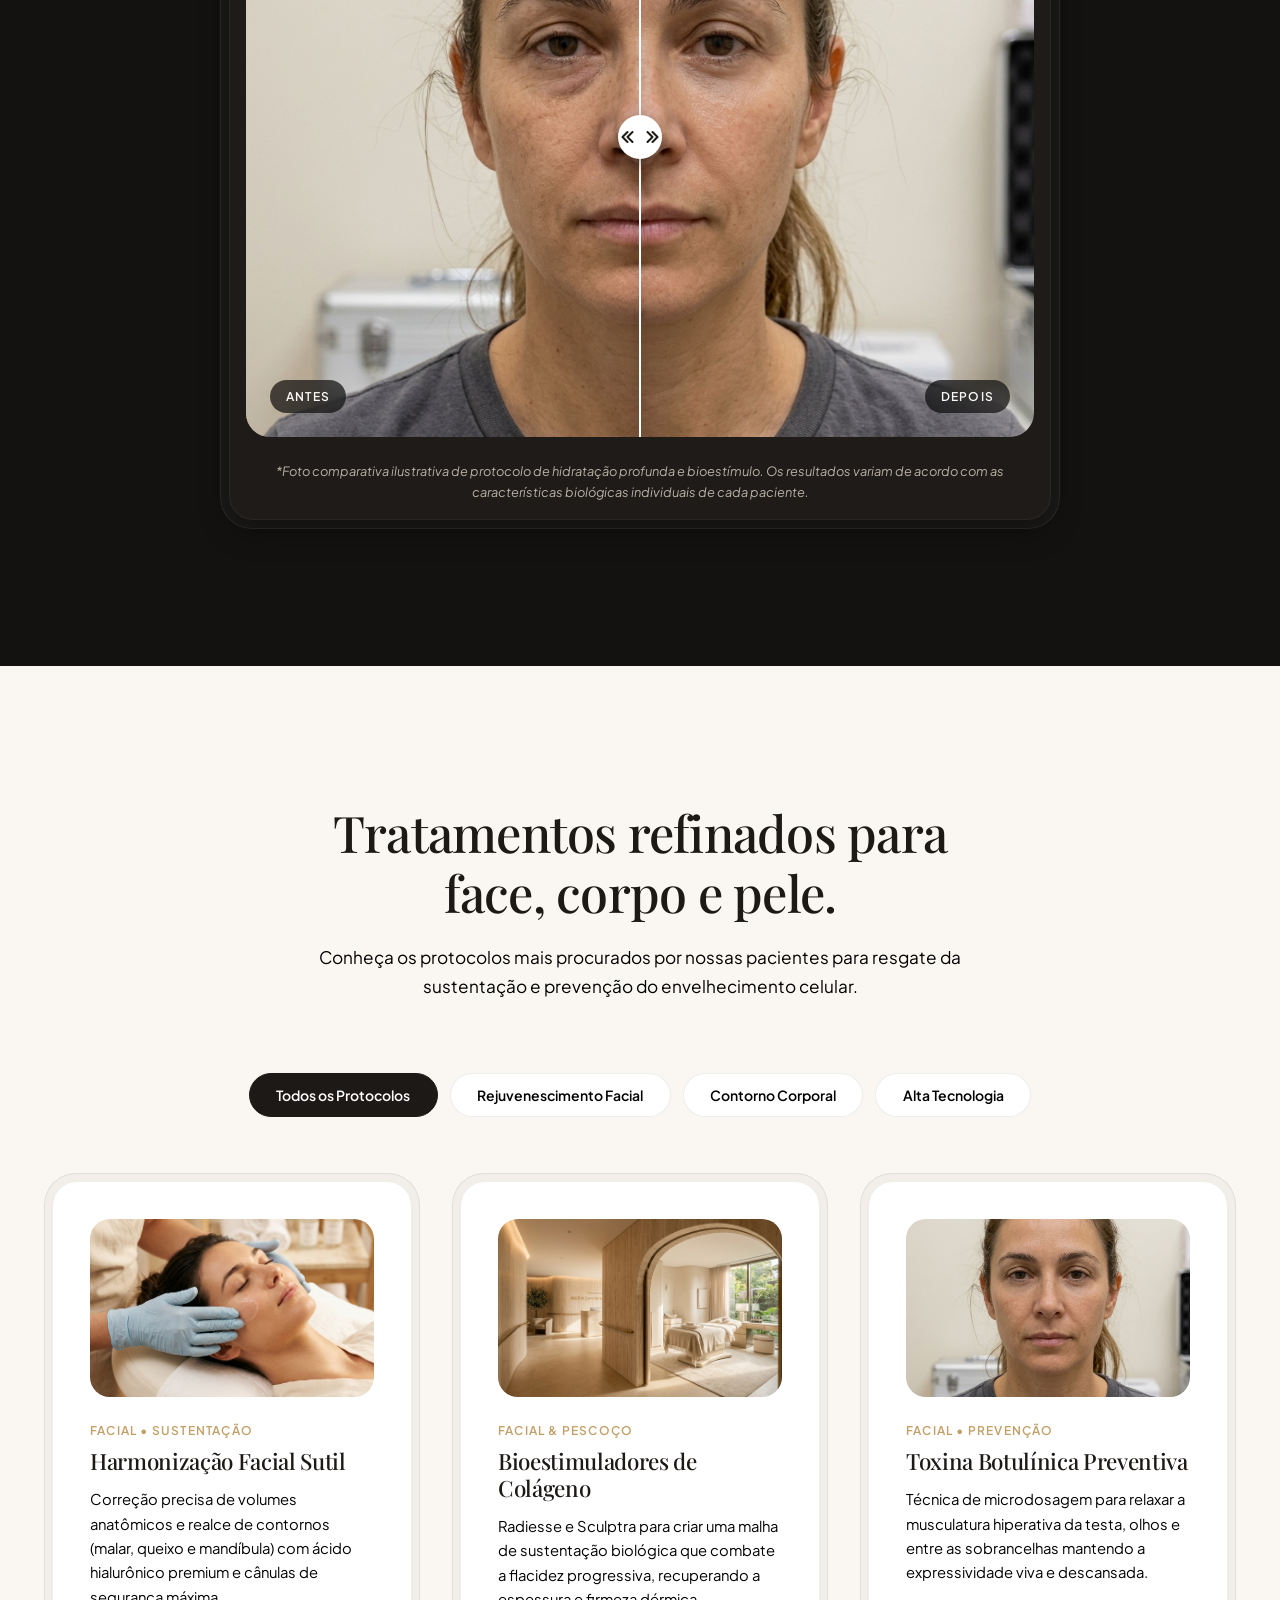
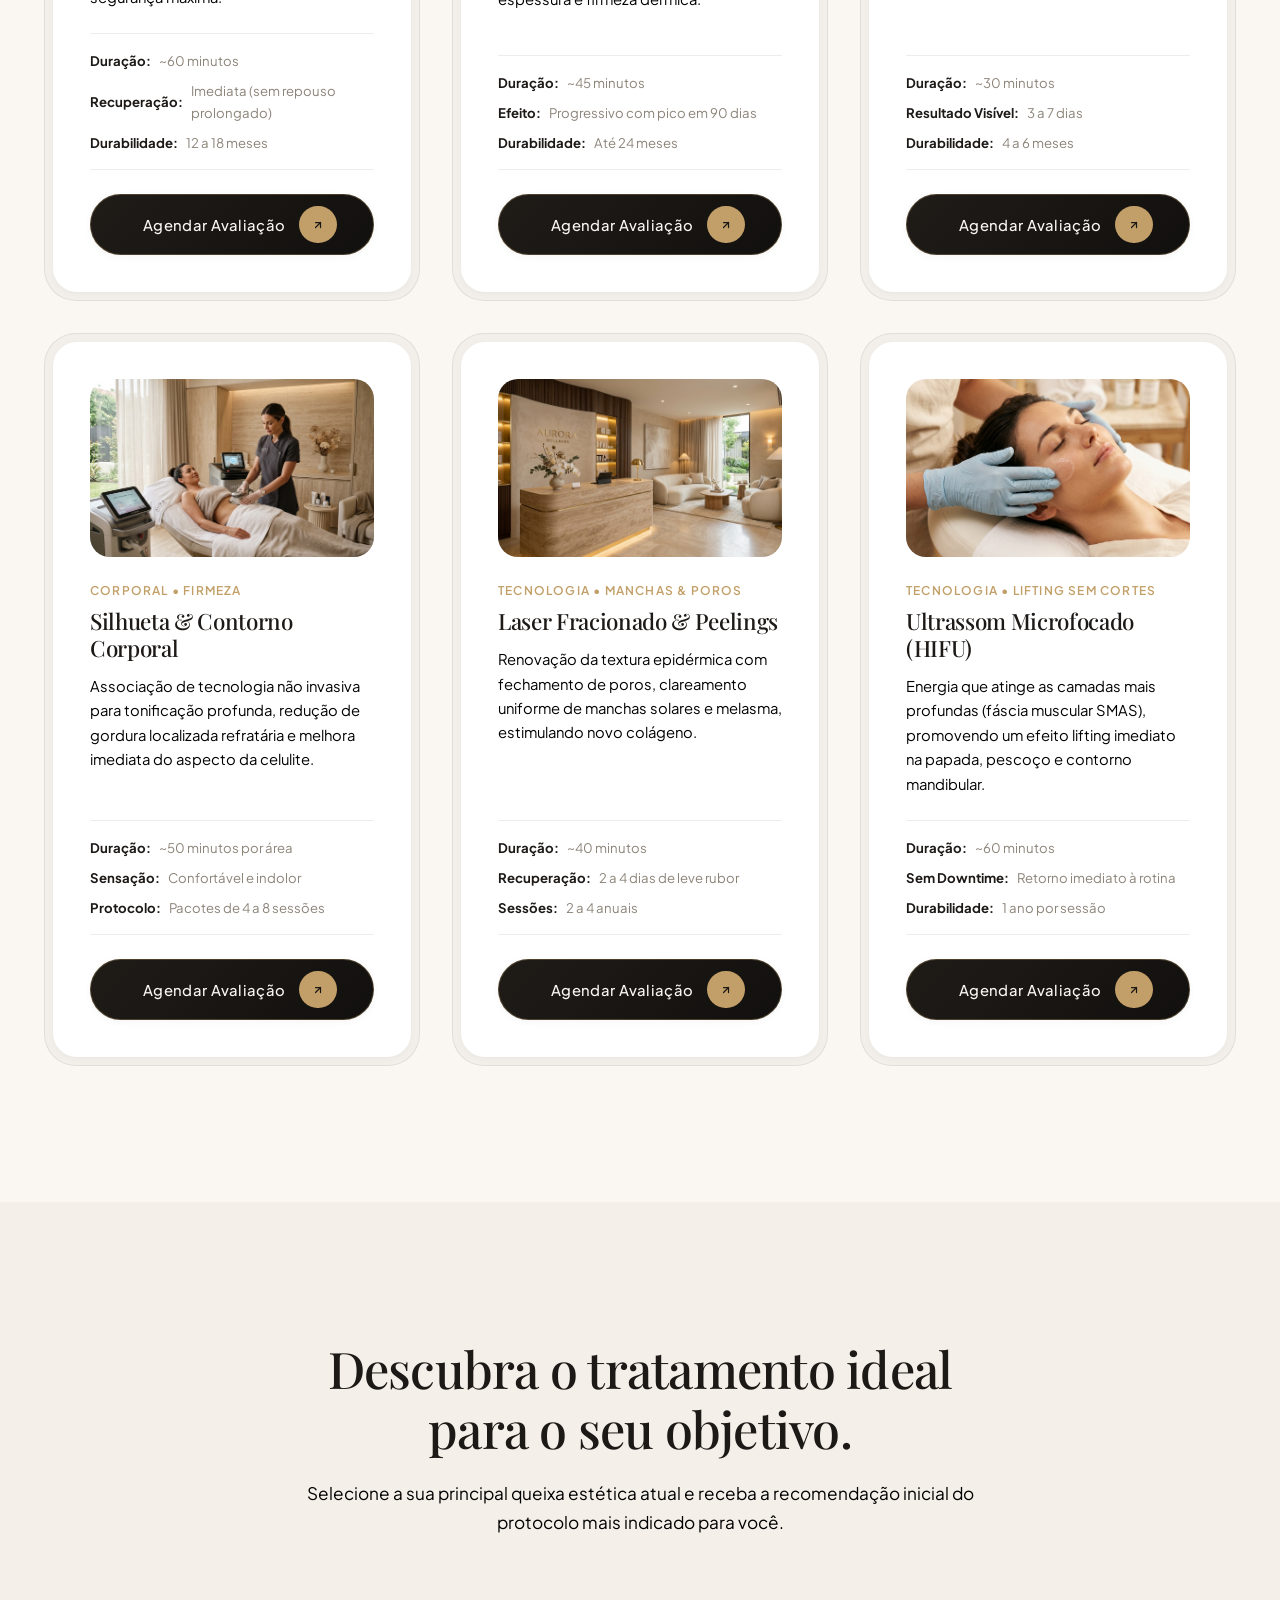
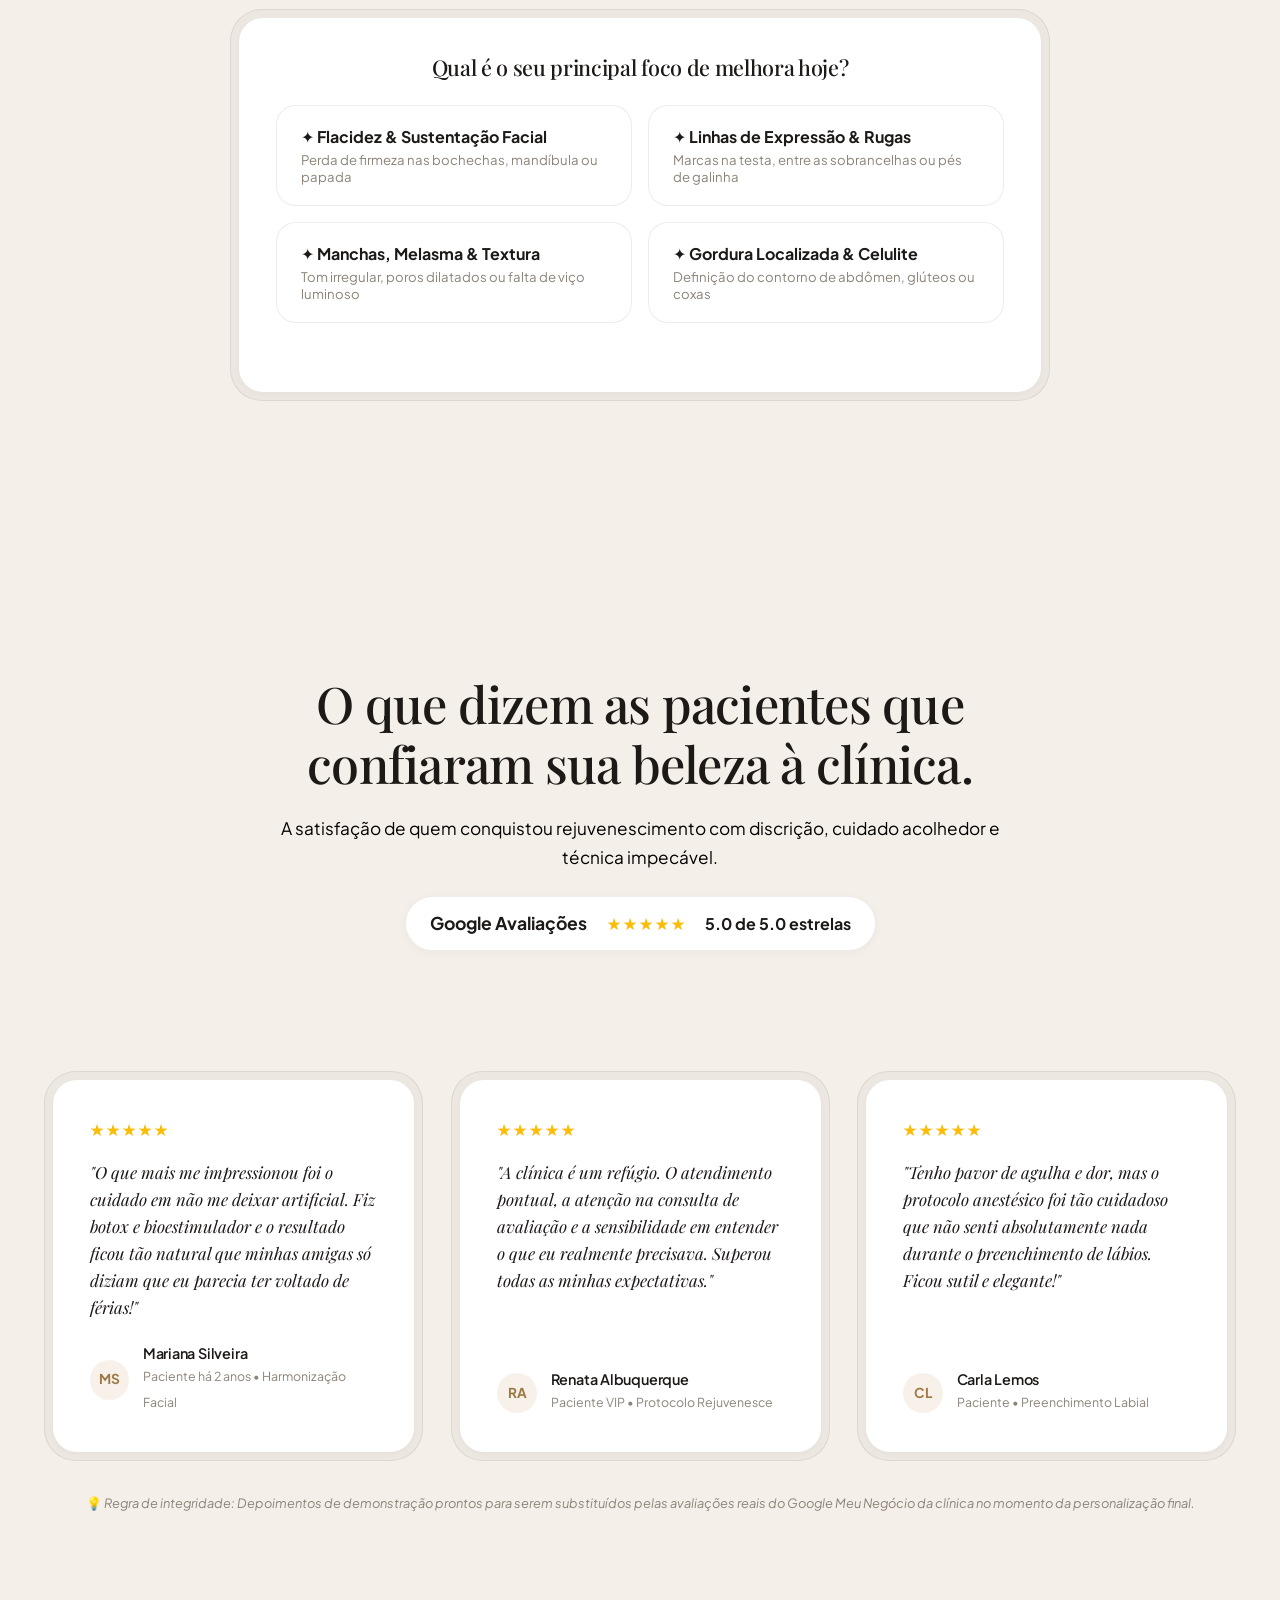
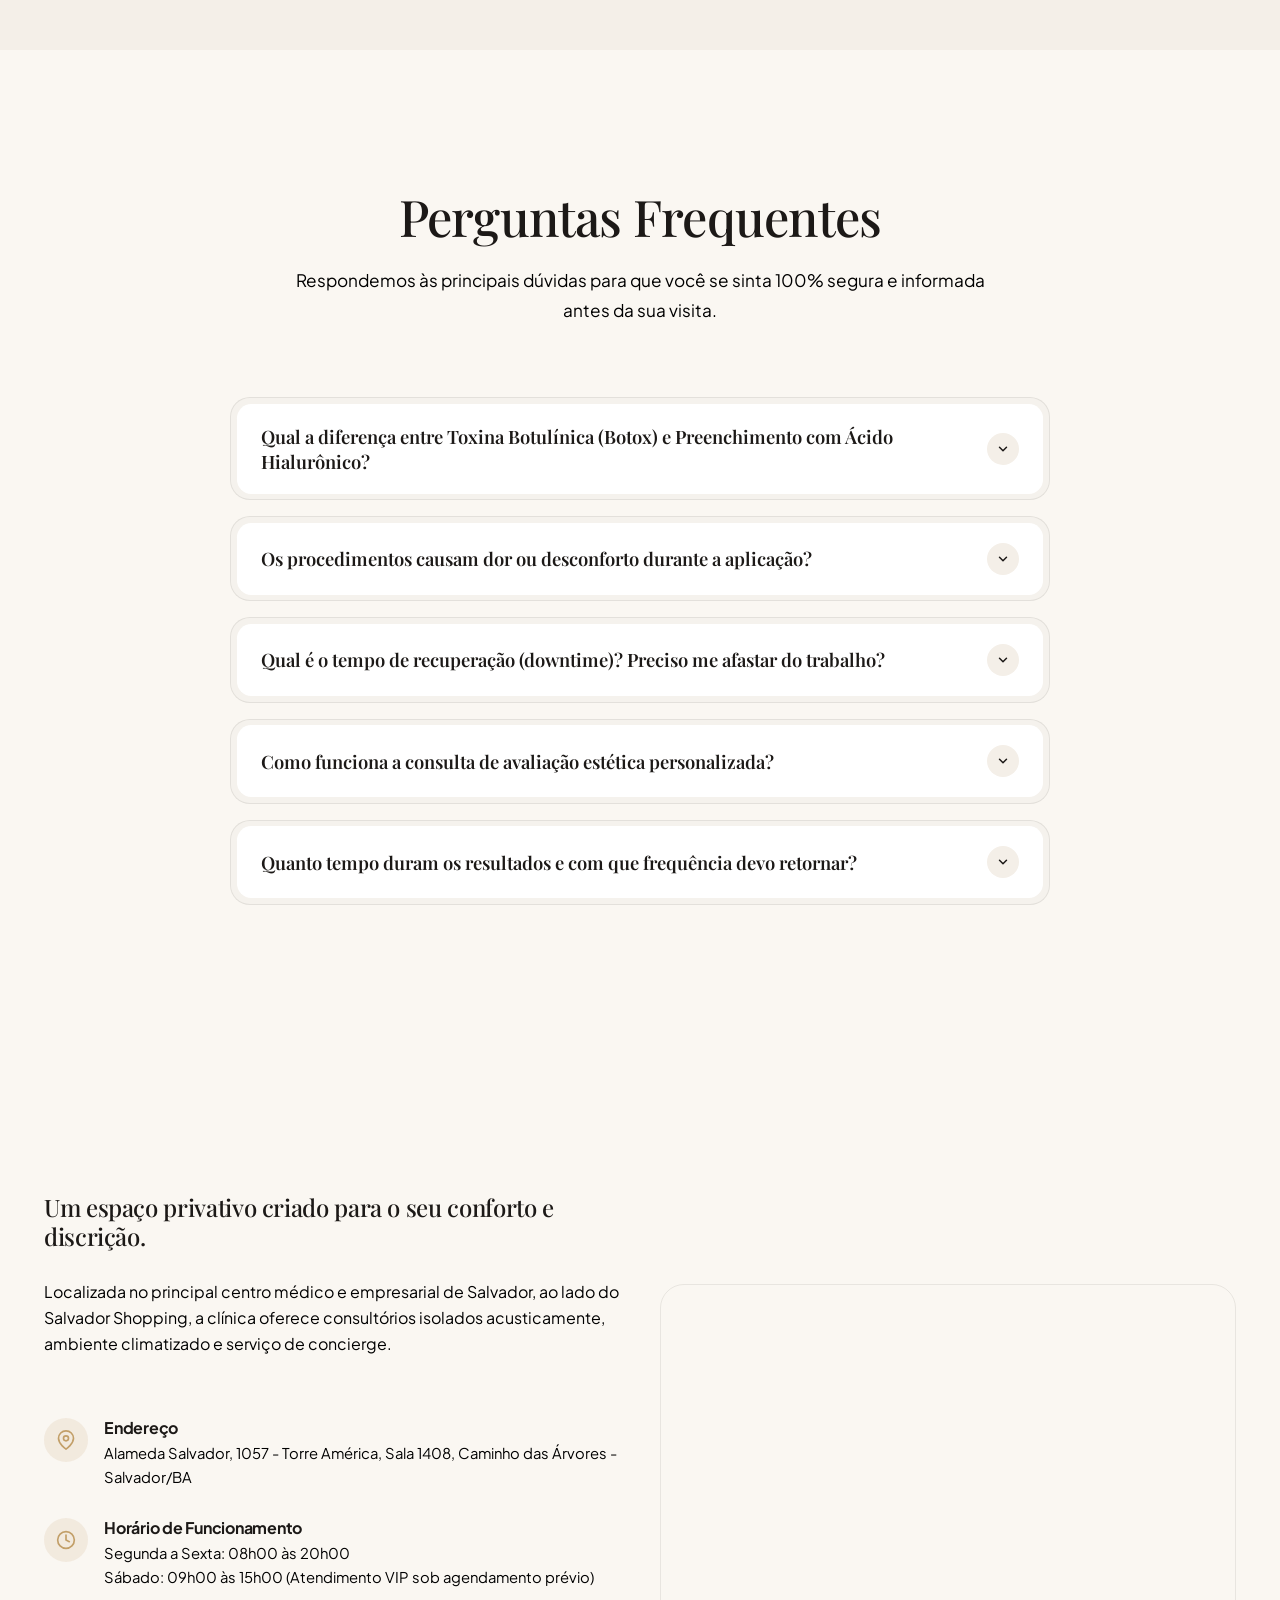
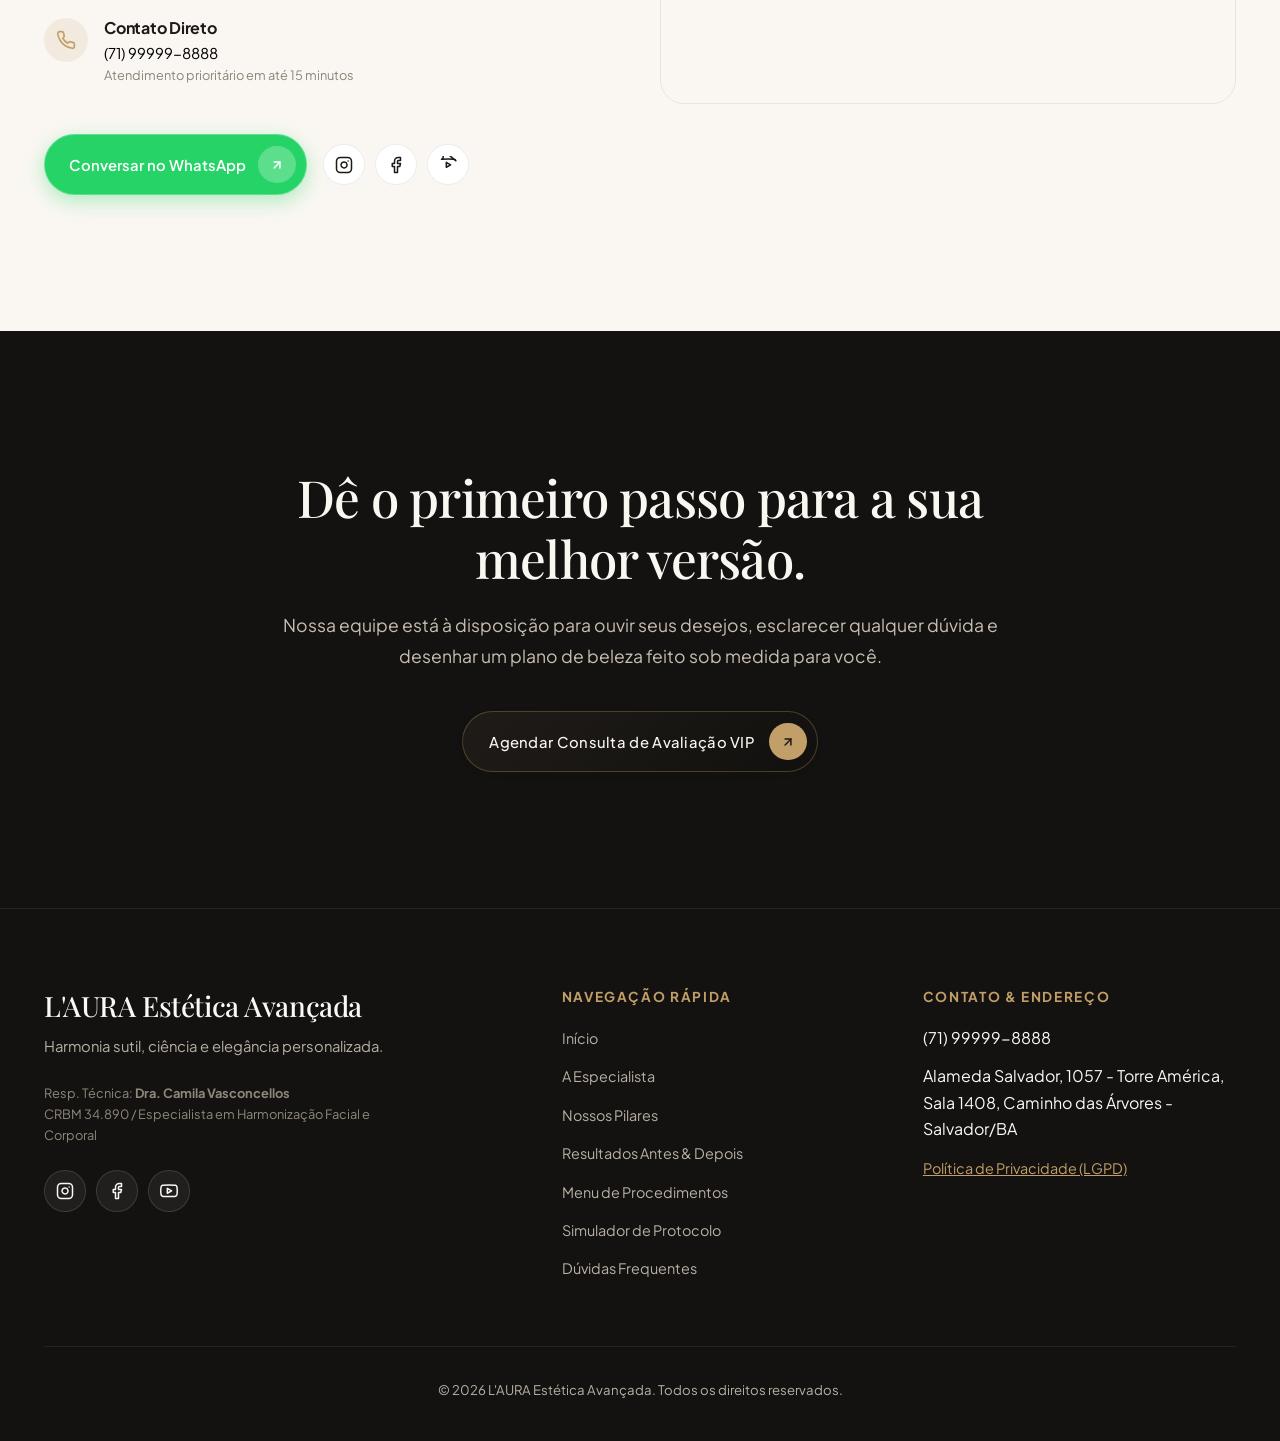
==== commit ceae0ba0: "copy(hero): atualiza subhead com nova redacao solicitada" ====
--- a/index.html
+++ b/index.html
@@ -180,7 +180,7 @@
           <div class="hero-copy reveal-on-scroll">
             <h1>A ciência do rejuvenescimento com a elegância da <em>sua beleza natural</em>.</h1>
             <p class="hero-description">
-              Protocolos individualizados que combinam precisão biomédica, as tecnologias mais avançadas do mundo e uma visão artística que realça seus traços sem transformá-los.
+              Protocolos individualizados que unem precisão biomédica, tecnologia avançada e uma visão artística que valoriza seus traços.
             </p>
 
             <div class="hero-cta-group">
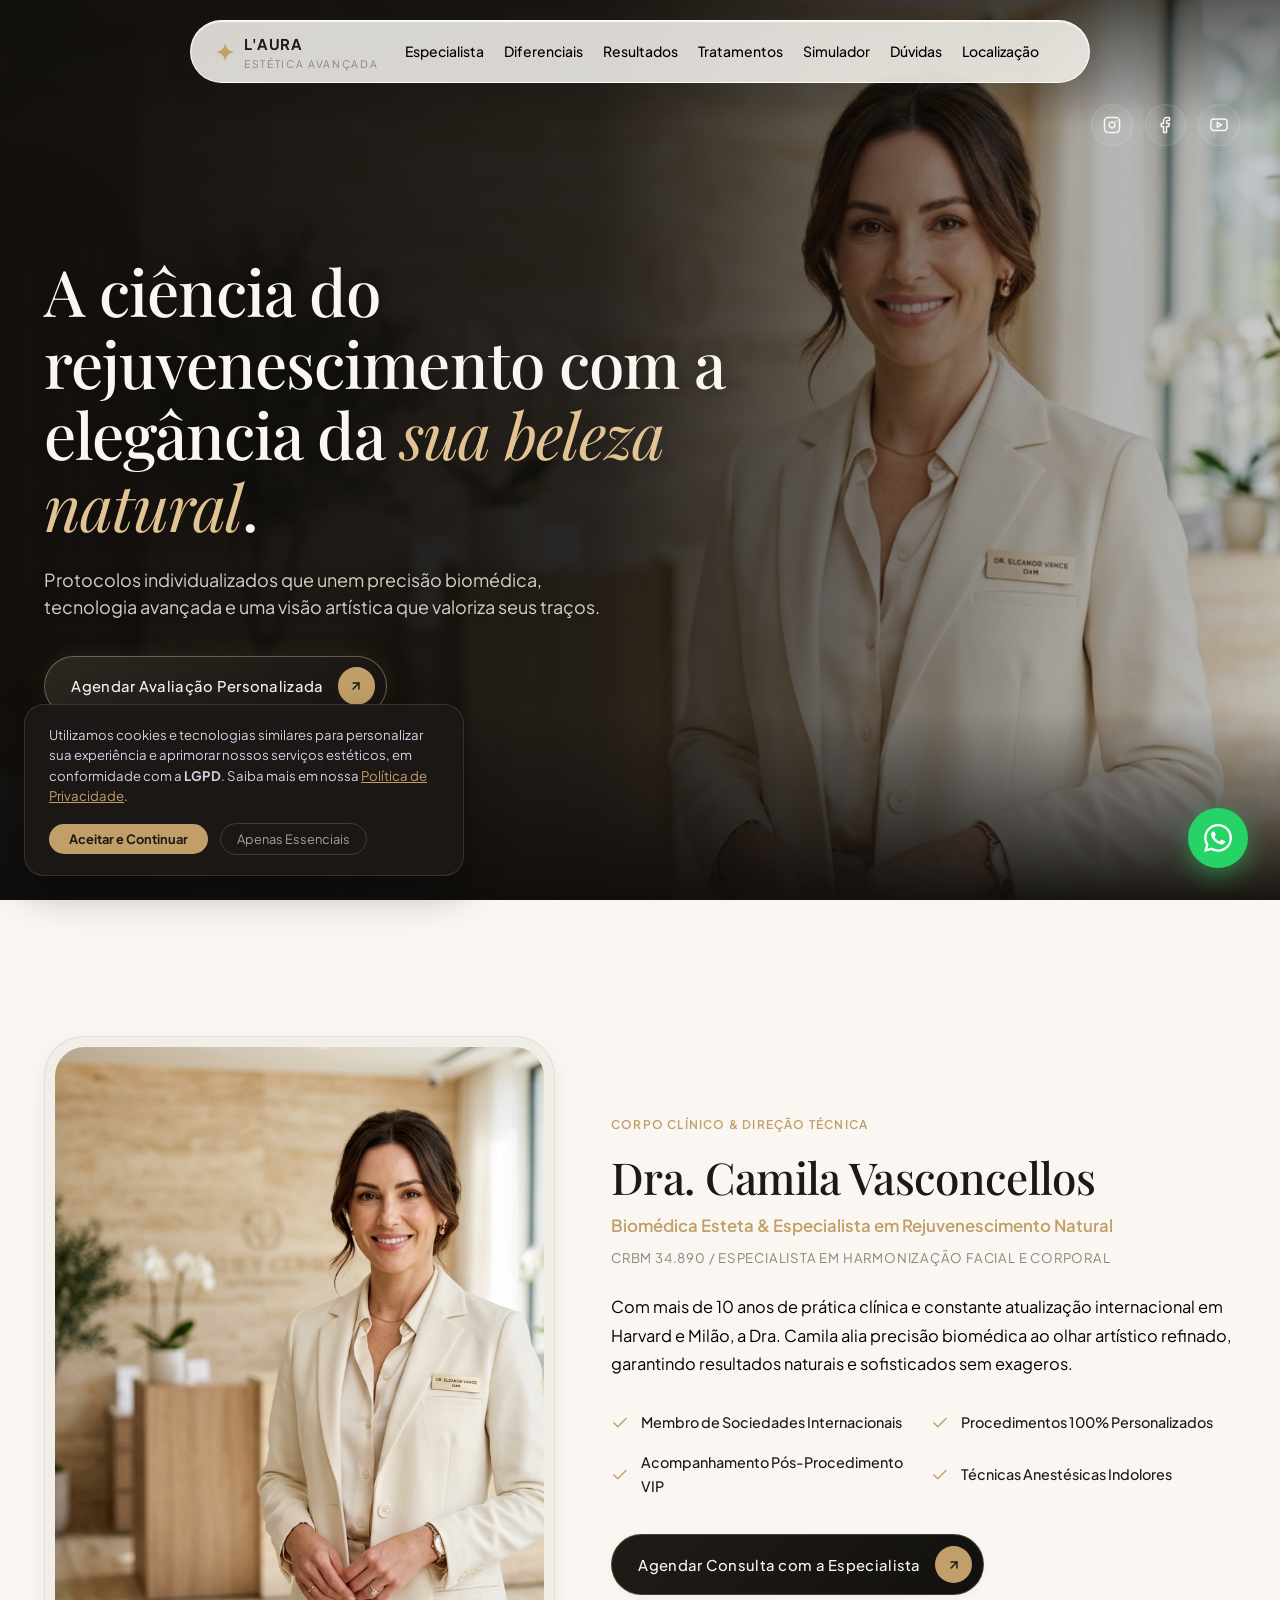
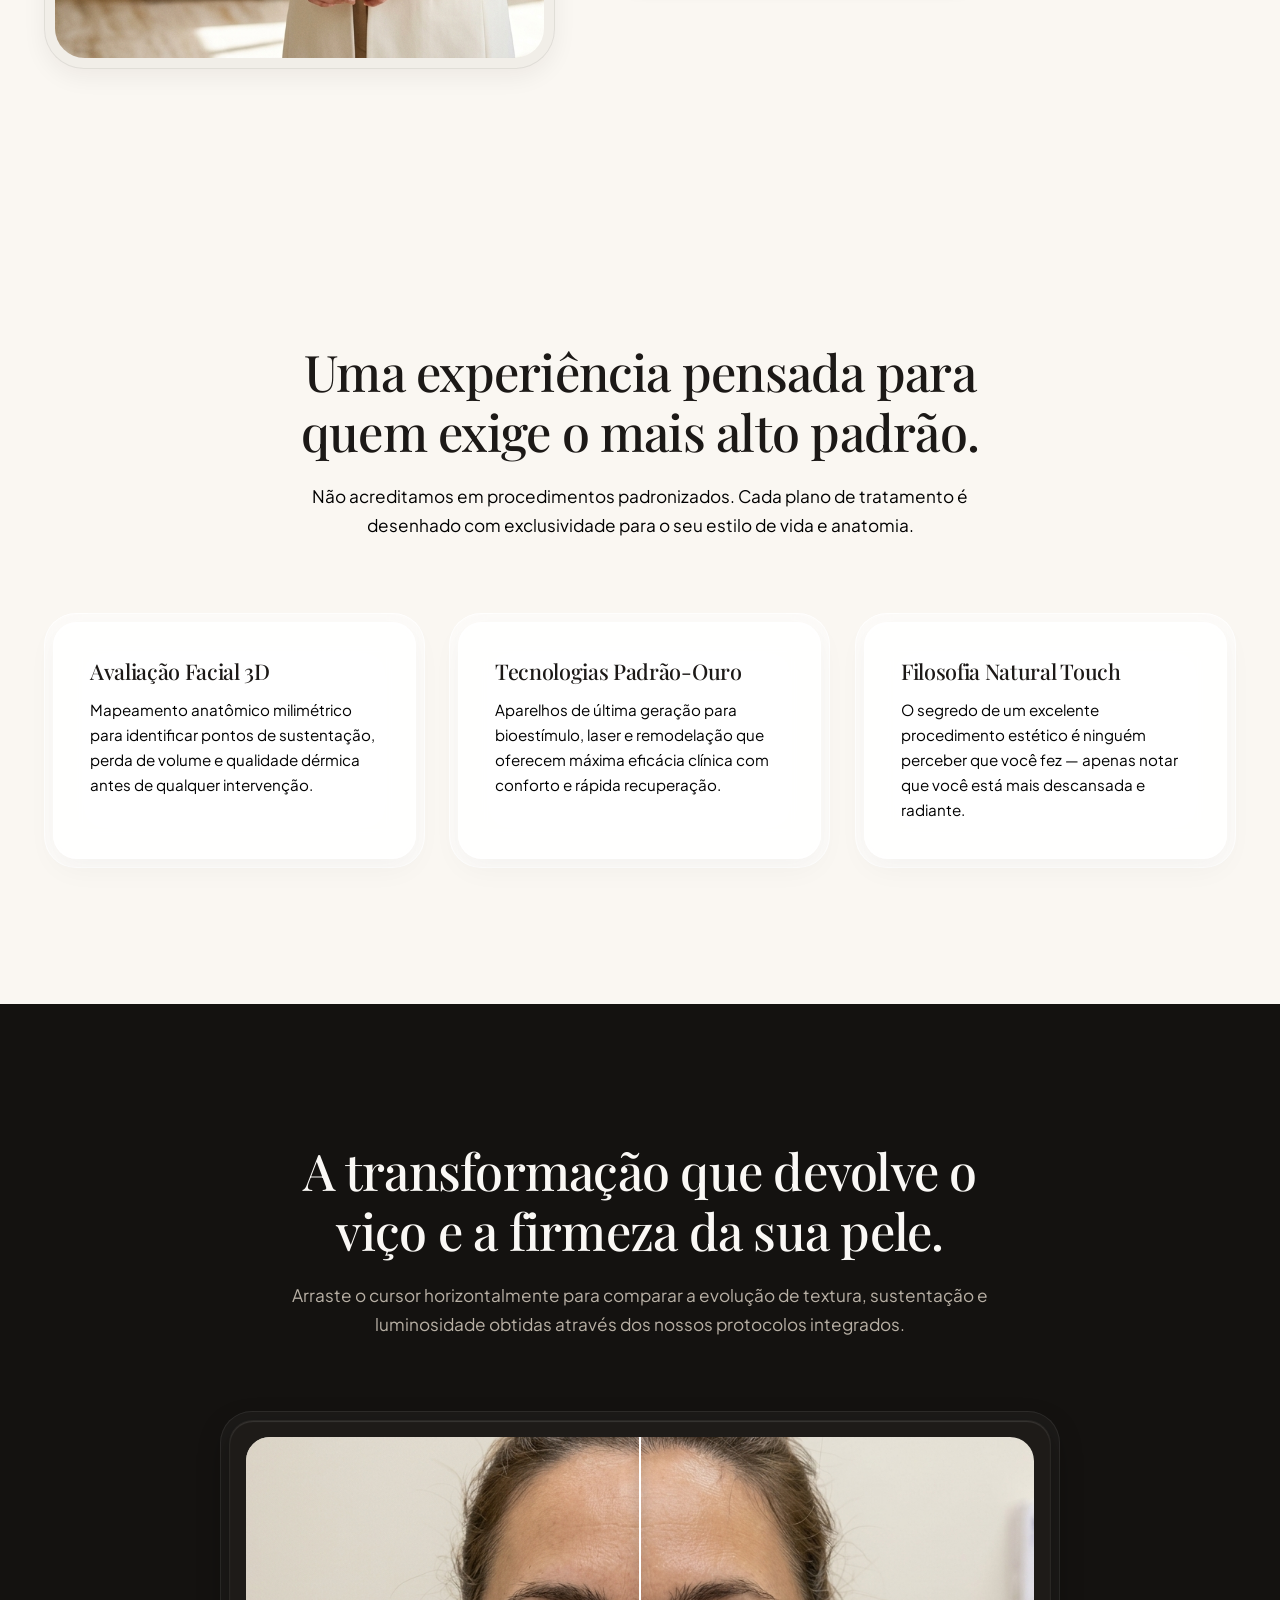
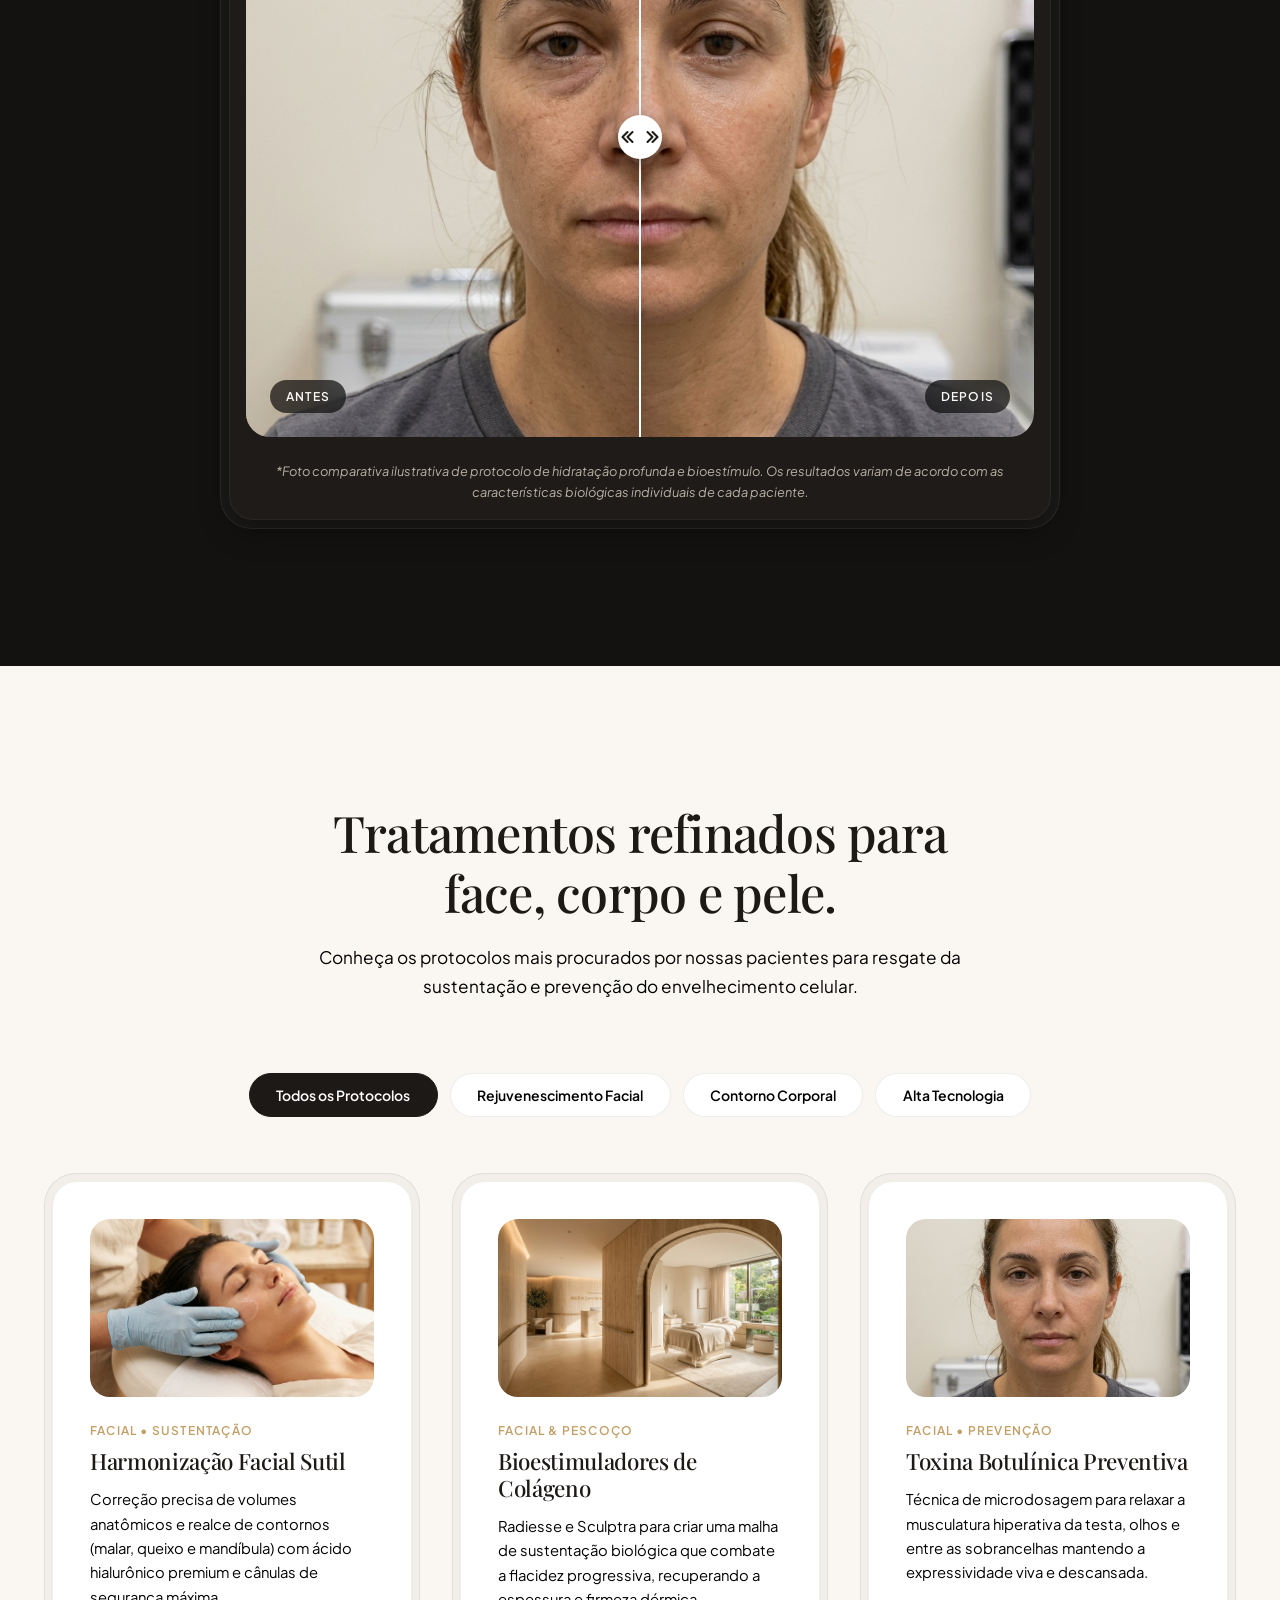
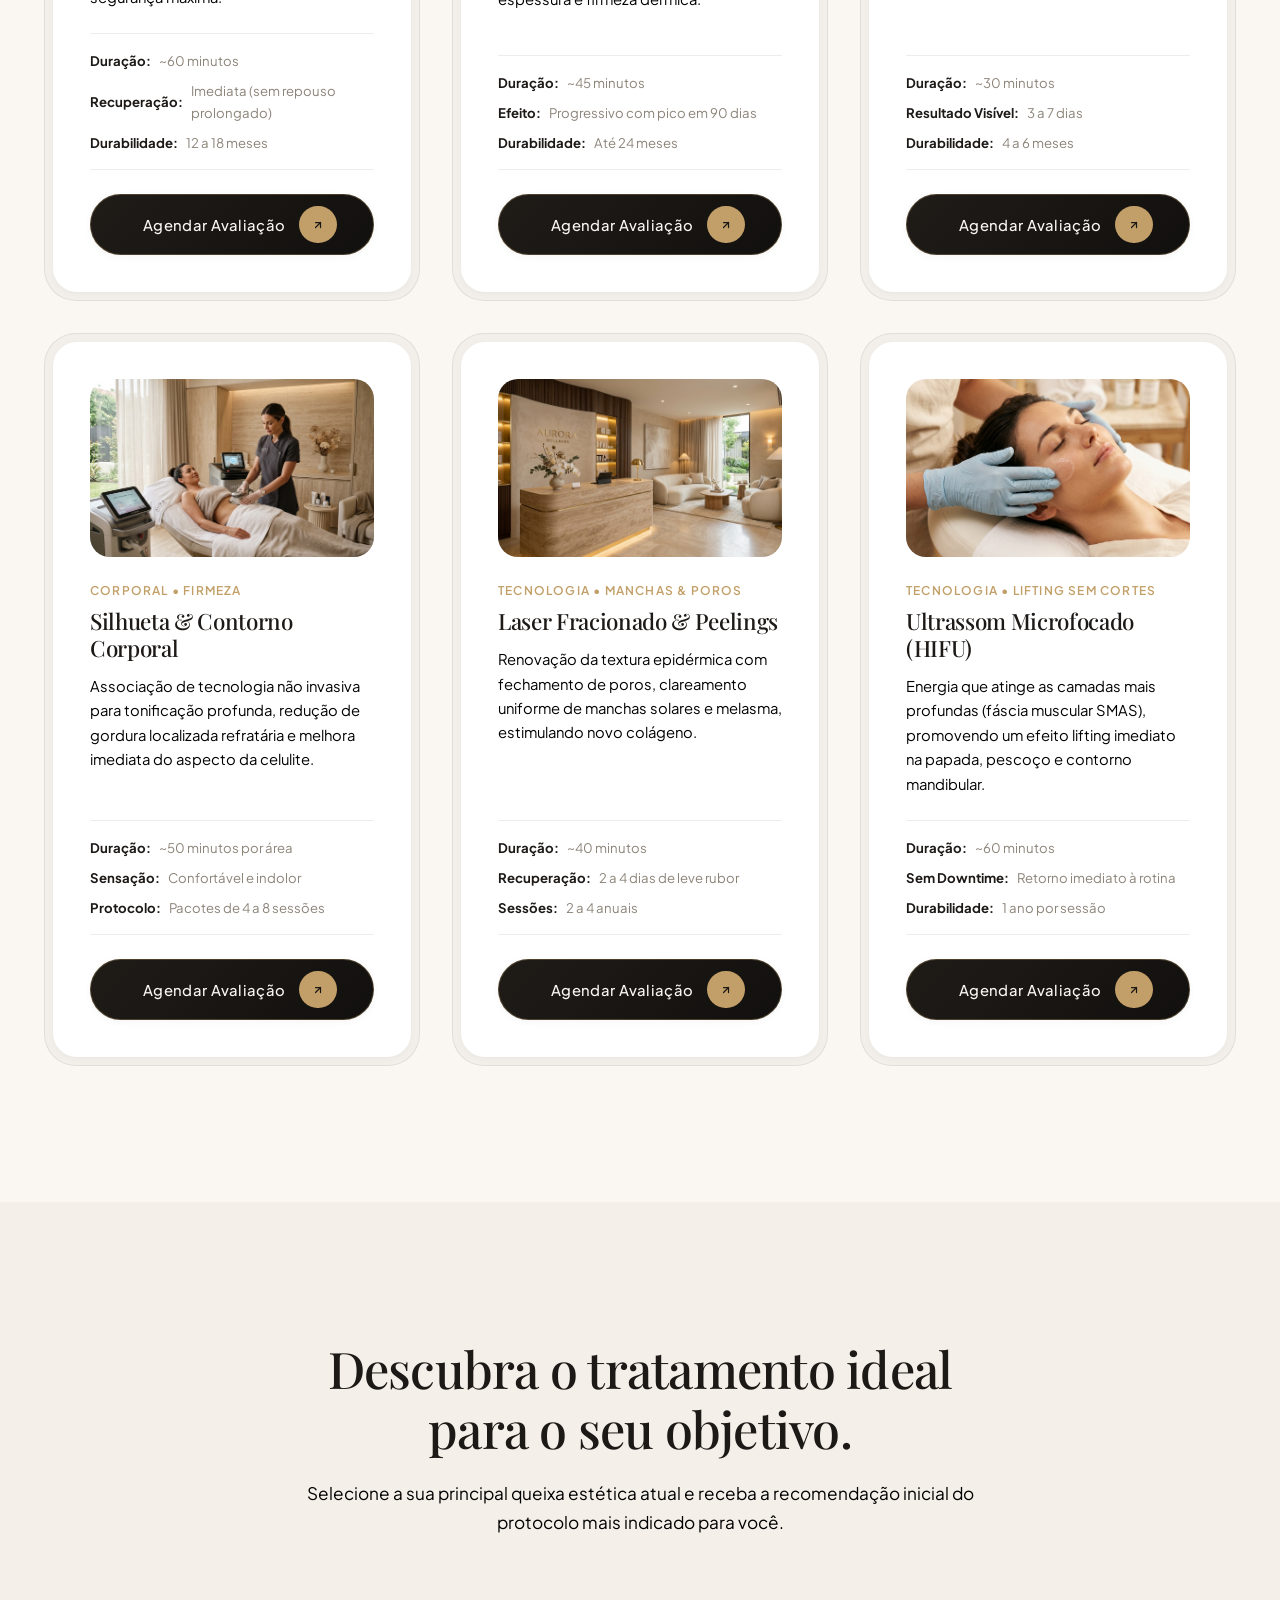
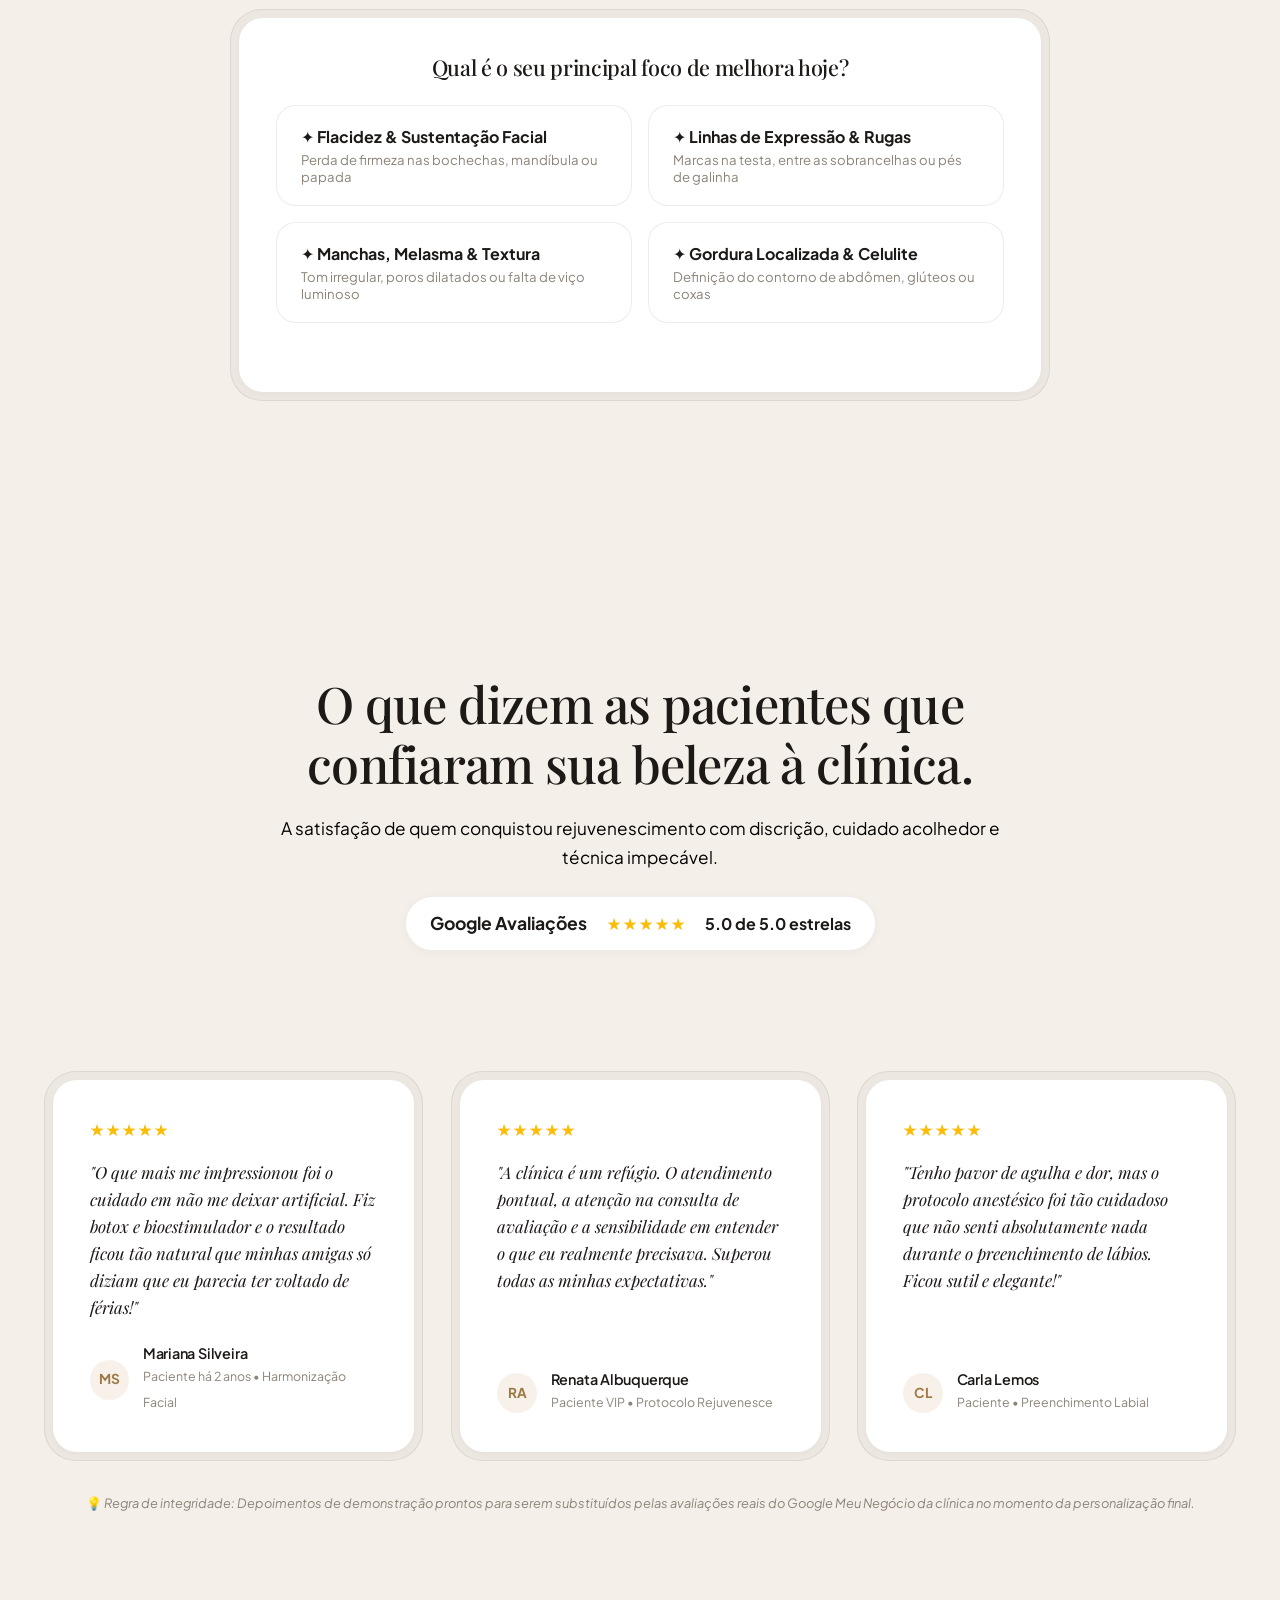
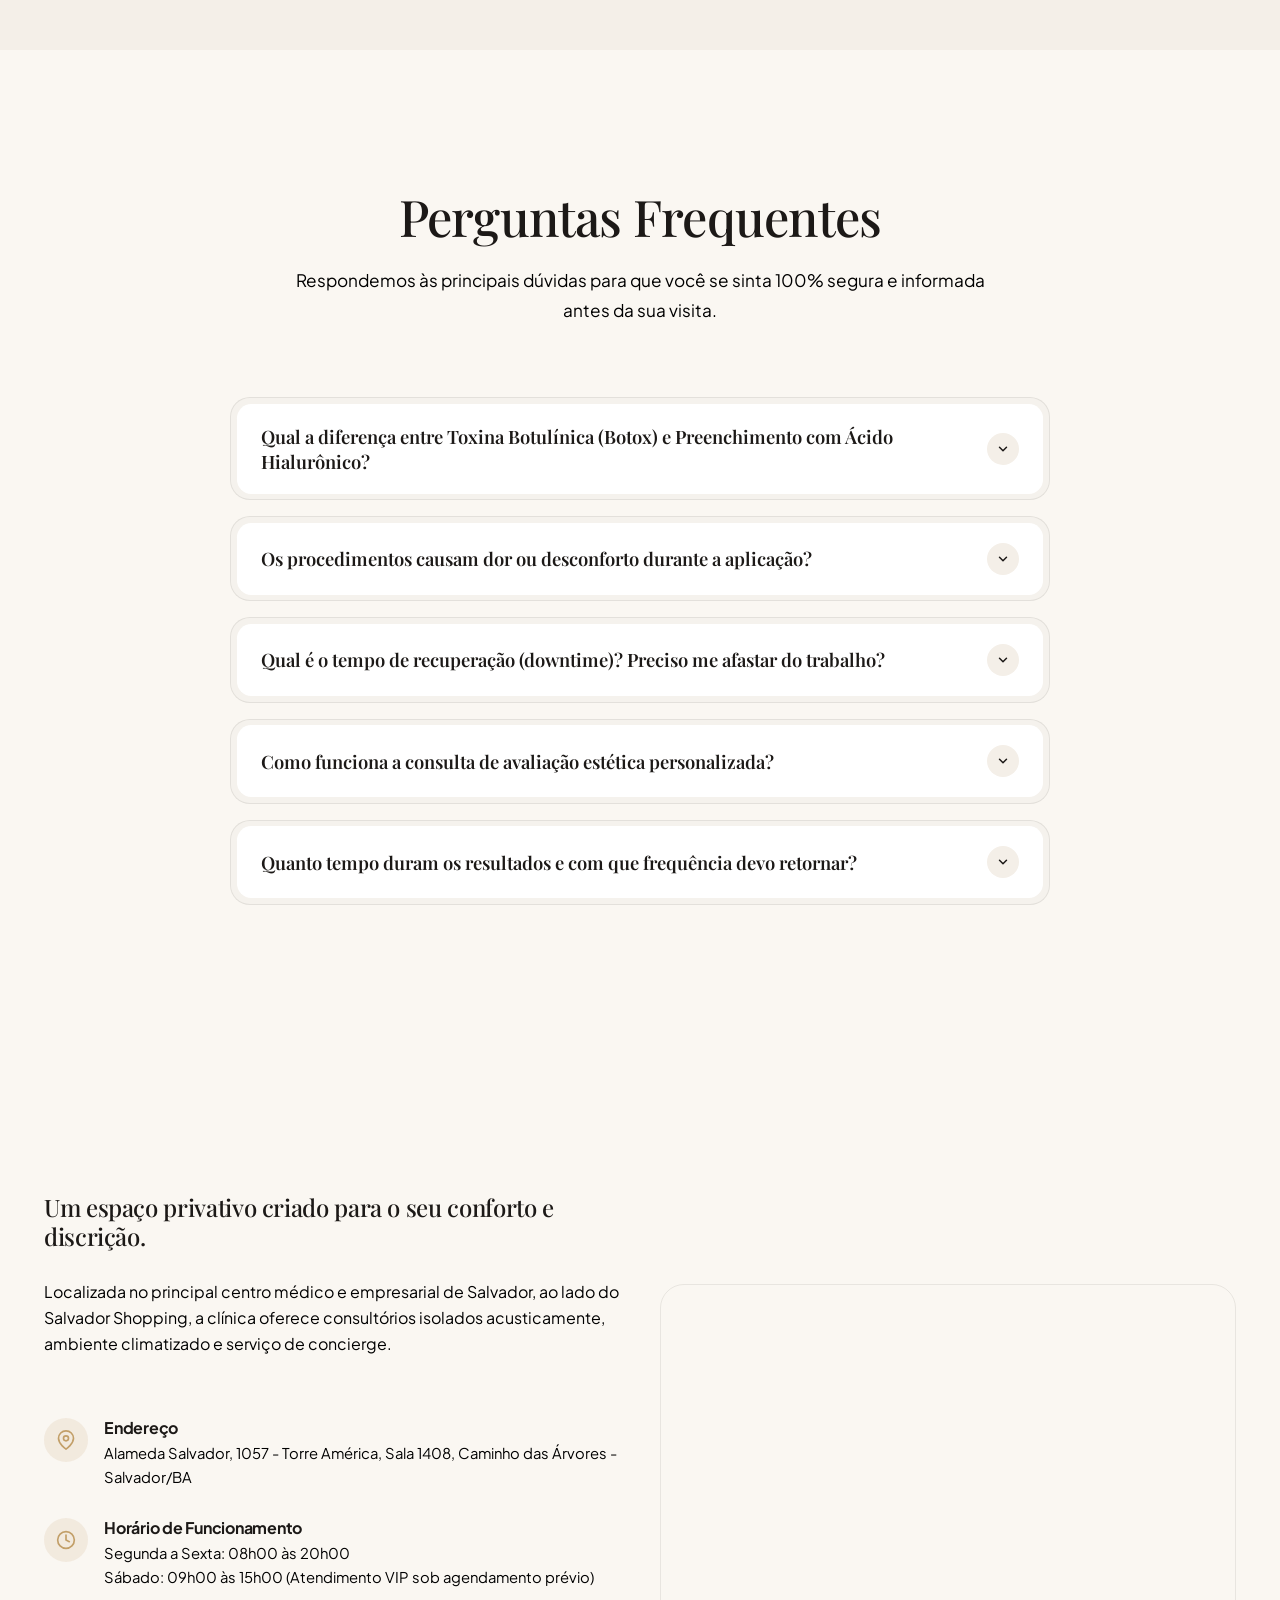
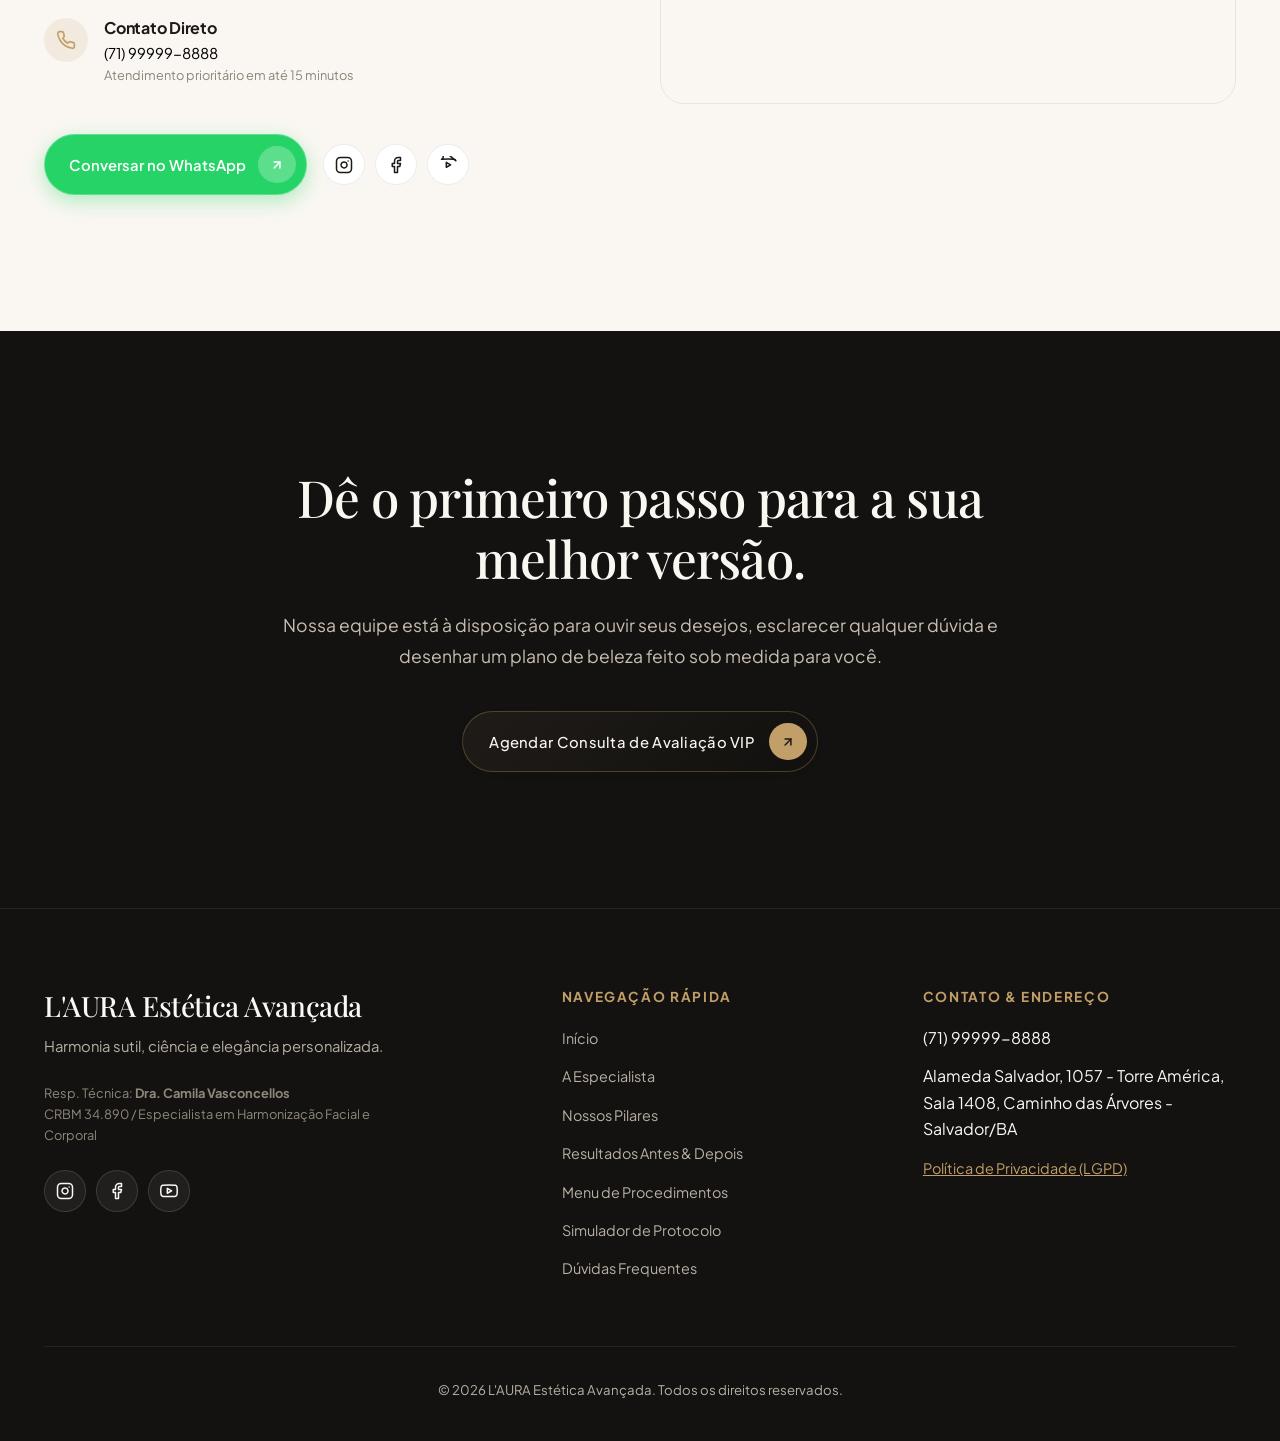
==== commit 9a0834ec: "feat(mobile): transforma secao de avaliacoes em carrossel deslizavel com snap, dots e setas" ====
--- a/index.html
+++ b/index.html
@@ -633,9 +633,9 @@
           </div>
         </div>
 
-        <div class="reviews-grid">
+        <div class="reviews-grid" id="reviewsCarousel">
           
-          <div class="bezel-card-outer reveal-on-scroll">
+          <div class="bezel-card-outer reveal-on-scroll review-slide">
             <div class="bezel-card-inner">
               <div class="google-stars" style="margin-bottom: 1rem;">
                 <span>★</span><span>★</span><span>★</span><span>★</span><span>★</span>
@@ -653,7 +653,7 @@
             </div>
           </div>
 
-          <div class="bezel-card-outer reveal-on-scroll">
+          <div class="bezel-card-outer reveal-on-scroll review-slide">
             <div class="bezel-card-inner">
               <div class="google-stars" style="margin-bottom: 1rem;">
                 <span>★</span><span>★</span><span>★</span><span>★</span><span>★</span>
@@ -671,7 +671,7 @@
             </div>
           </div>
 
-          <div class="bezel-card-outer reveal-on-scroll">
+          <div class="bezel-card-outer reveal-on-scroll review-slide">
             <div class="bezel-card-inner">
               <div class="google-stars" style="margin-bottom: 1rem;">
                 <span>★</span><span>★</span><span>★</span><span>★</span><span>★</span>
@@ -689,6 +689,25 @@
             </div>
           </div>
 
+        </div>
+
+        <!-- Controles do Carrossel Mobile -->
+        <div class="reviews-carousel-nav" id="reviewsCarouselNav">
+          <button class="reviews-nav-btn reviews-prev" id="reviewsPrev" aria-label="Avaliação anterior">
+            <svg width="14" height="14" viewBox="0 0 24 24" fill="none" stroke="currentColor" stroke-width="2.5" stroke-linecap="round" stroke-linejoin="round">
+              <polyline points="15 18 9 12 15 6"></polyline>
+            </svg>
+          </button>
+          <div class="reviews-carousel-dots" id="reviewsCarouselDots">
+            <button class="review-carousel-dot is-active" data-index="0" aria-label="Ver avaliação 1"></button>
+            <button class="review-carousel-dot" data-index="1" aria-label="Ver avaliação 2"></button>
+            <button class="review-carousel-dot" data-index="2" aria-label="Ver avaliação 3"></button>
+          </div>
+          <button class="reviews-nav-btn reviews-next" id="reviewsNext" aria-label="Próxima avaliação">
+            <svg width="14" height="14" viewBox="0 0 24 24" fill="none" stroke="currentColor" stroke-width="2.5" stroke-linecap="round" stroke-linejoin="round">
+              <polyline points="9 18 15 12 9 6"></polyline>
+            </svg>
+          </button>
         </div>
 
         <p class="real-reviews-note">
--- a/styles.css
+++ b/styles.css
@@ -750,7 +750,7 @@
   /* Subhead abaixo da headline */
   .hero-description {
     font-size: 0.975rem;
-    line-height: 1.65;
+    line-height: 1.5;
     margin-bottom: 1.75rem;
     color: #D6CEC3;
     text-shadow: 0 1px 8px rgba(0, 0, 0, 0.3);
@@ -793,7 +793,7 @@
 
 .hero-description {
   font-size: 1.125rem;
-  line-height: 1.8;
+  line-height: 1.5;
   color: #D6CEC3;
   margin-bottom: 2.25rem;
   max-width: 560px;
@@ -1561,6 +1561,91 @@
 @media (min-width: 768px) {
   .reviews-grid {
     grid-template-columns: repeat(3, 1fr);
+  }
+  .reviews-carousel-nav {
+    display: none !important;
+  }
+}
+
+/* Modo Carrossel Exclusivo no Mobile (< 768px) */
+@media (max-width: 767px) {
+  .reviews-grid {
+    display: flex;
+    overflow-x: auto;
+    scroll-snap-type: x mandatory;
+    scroll-behavior: smooth;
+    -webkit-overflow-scrolling: touch;
+    gap: 1.25rem;
+    padding: 0.5rem 0.25rem 1.25rem;
+    margin: 0 -1.25rem;
+    padding-left: 1.25rem;
+    padding-right: 1.25rem;
+    scrollbar-width: none;
+  }
+
+  .reviews-grid::-webkit-scrollbar {
+    display: none;
+  }
+
+  .reviews-grid .review-slide {
+    flex: 0 0 86%;
+    max-width: 86%;
+    scroll-snap-align: center;
+    scroll-snap-stop: always;
+  }
+
+  .reviews-carousel-nav {
+    display: flex;
+    align-items: center;
+    justify-content: center;
+    gap: 1.25rem;
+    margin-top: 1.5rem;
+    margin-bottom: 1rem;
+  }
+
+  .reviews-nav-btn {
+    width: 2.35rem;
+    height: 2.35rem;
+    border-radius: 50%;
+    background: var(--color-surface);
+    border: 1px solid var(--color-border-subtle);
+    color: var(--color-text-primary);
+    display: flex;
+    align-items: center;
+    justify-content: center;
+    cursor: pointer;
+    box-shadow: var(--shadow-sm);
+    transition: var(--transition-fast);
+  }
+
+  .reviews-nav-btn:hover,
+  .reviews-nav-btn:active {
+    background: var(--color-gold);
+    color: #141210;
+    border-color: var(--color-gold);
+  }
+
+  .reviews-carousel-dots {
+    display: flex;
+    align-items: center;
+    gap: 0.5rem;
+  }
+
+  .review-carousel-dot {
+    width: 8px;
+    height: 8px;
+    border-radius: var(--radius-pill);
+    background: rgba(28, 25, 23, 0.2);
+    border: none;
+    padding: 0;
+    cursor: pointer;
+    transition: all 0.3s var(--transition-bezier);
+  }
+
+  .review-carousel-dot.is-active {
+    width: 24px;
+    background: var(--color-gold);
+    box-shadow: 0 0 8px rgba(194, 159, 104, 0.4);
   }
 }
 
